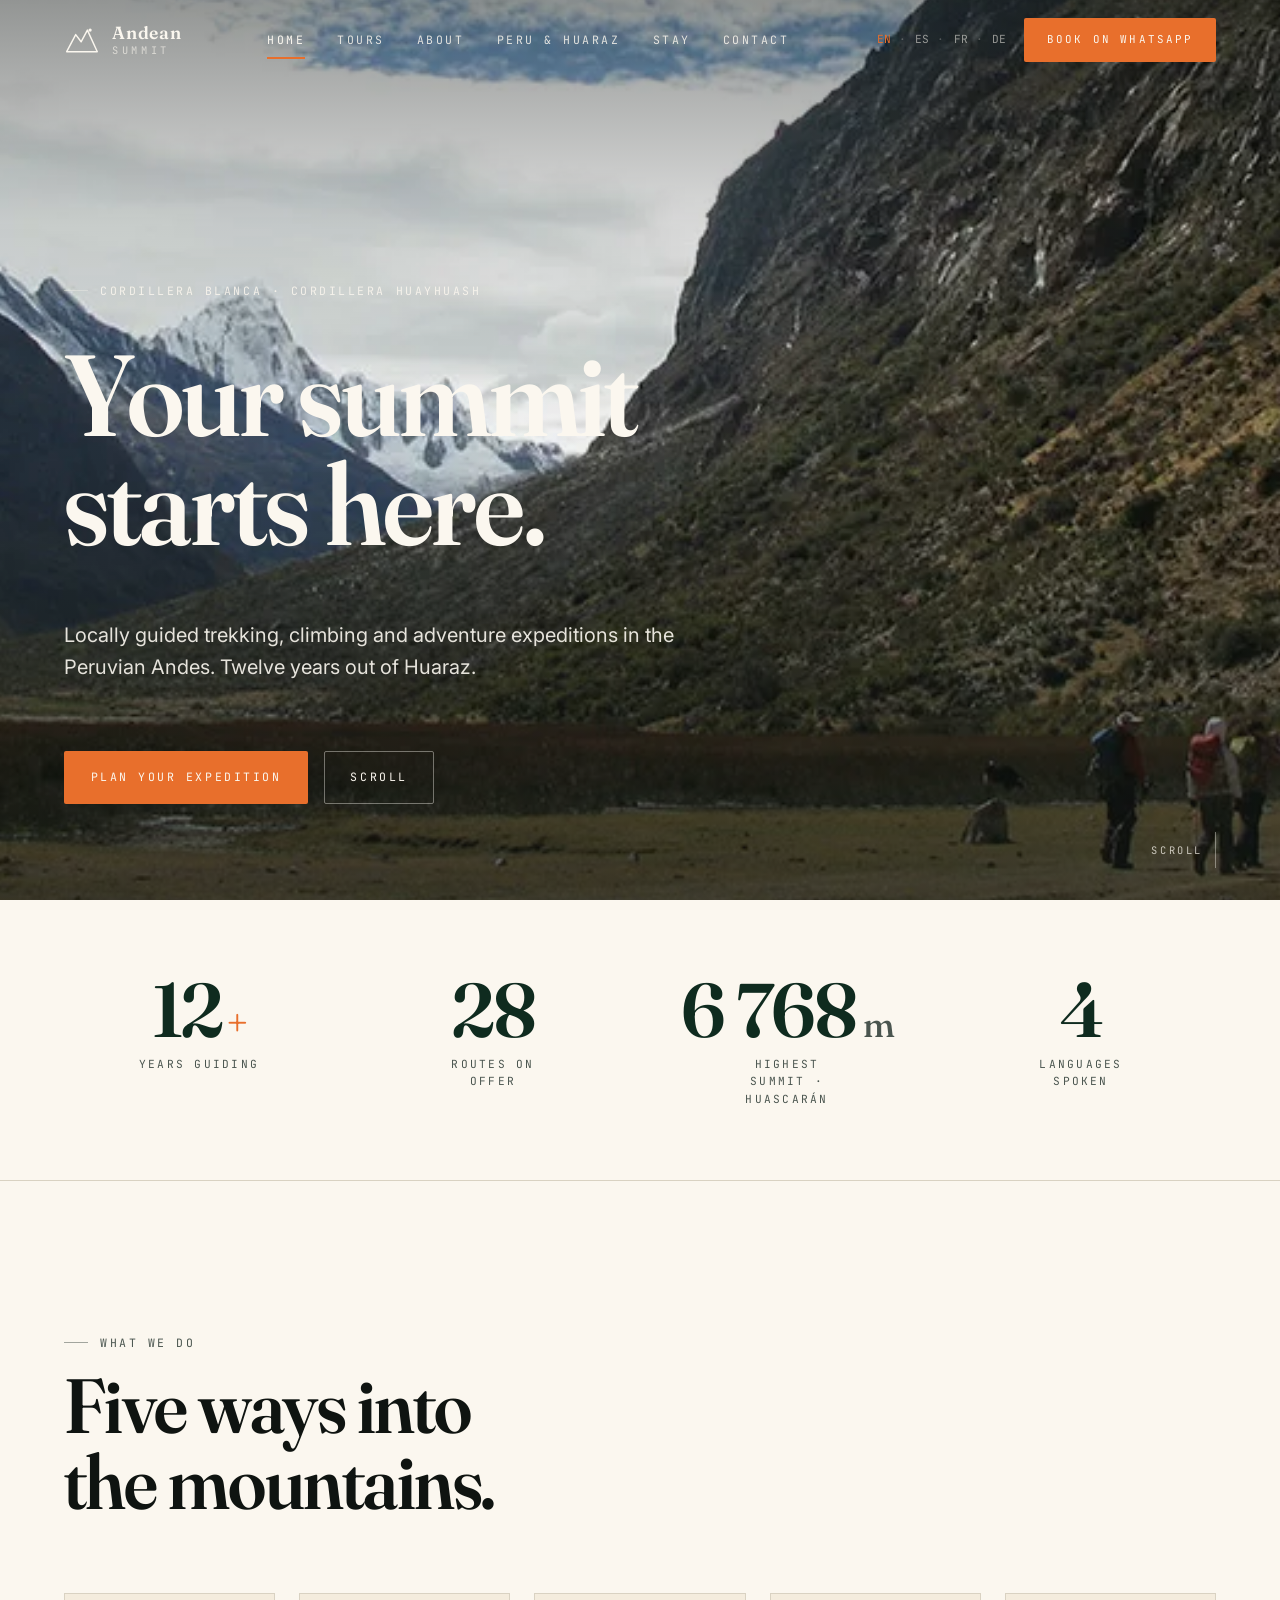
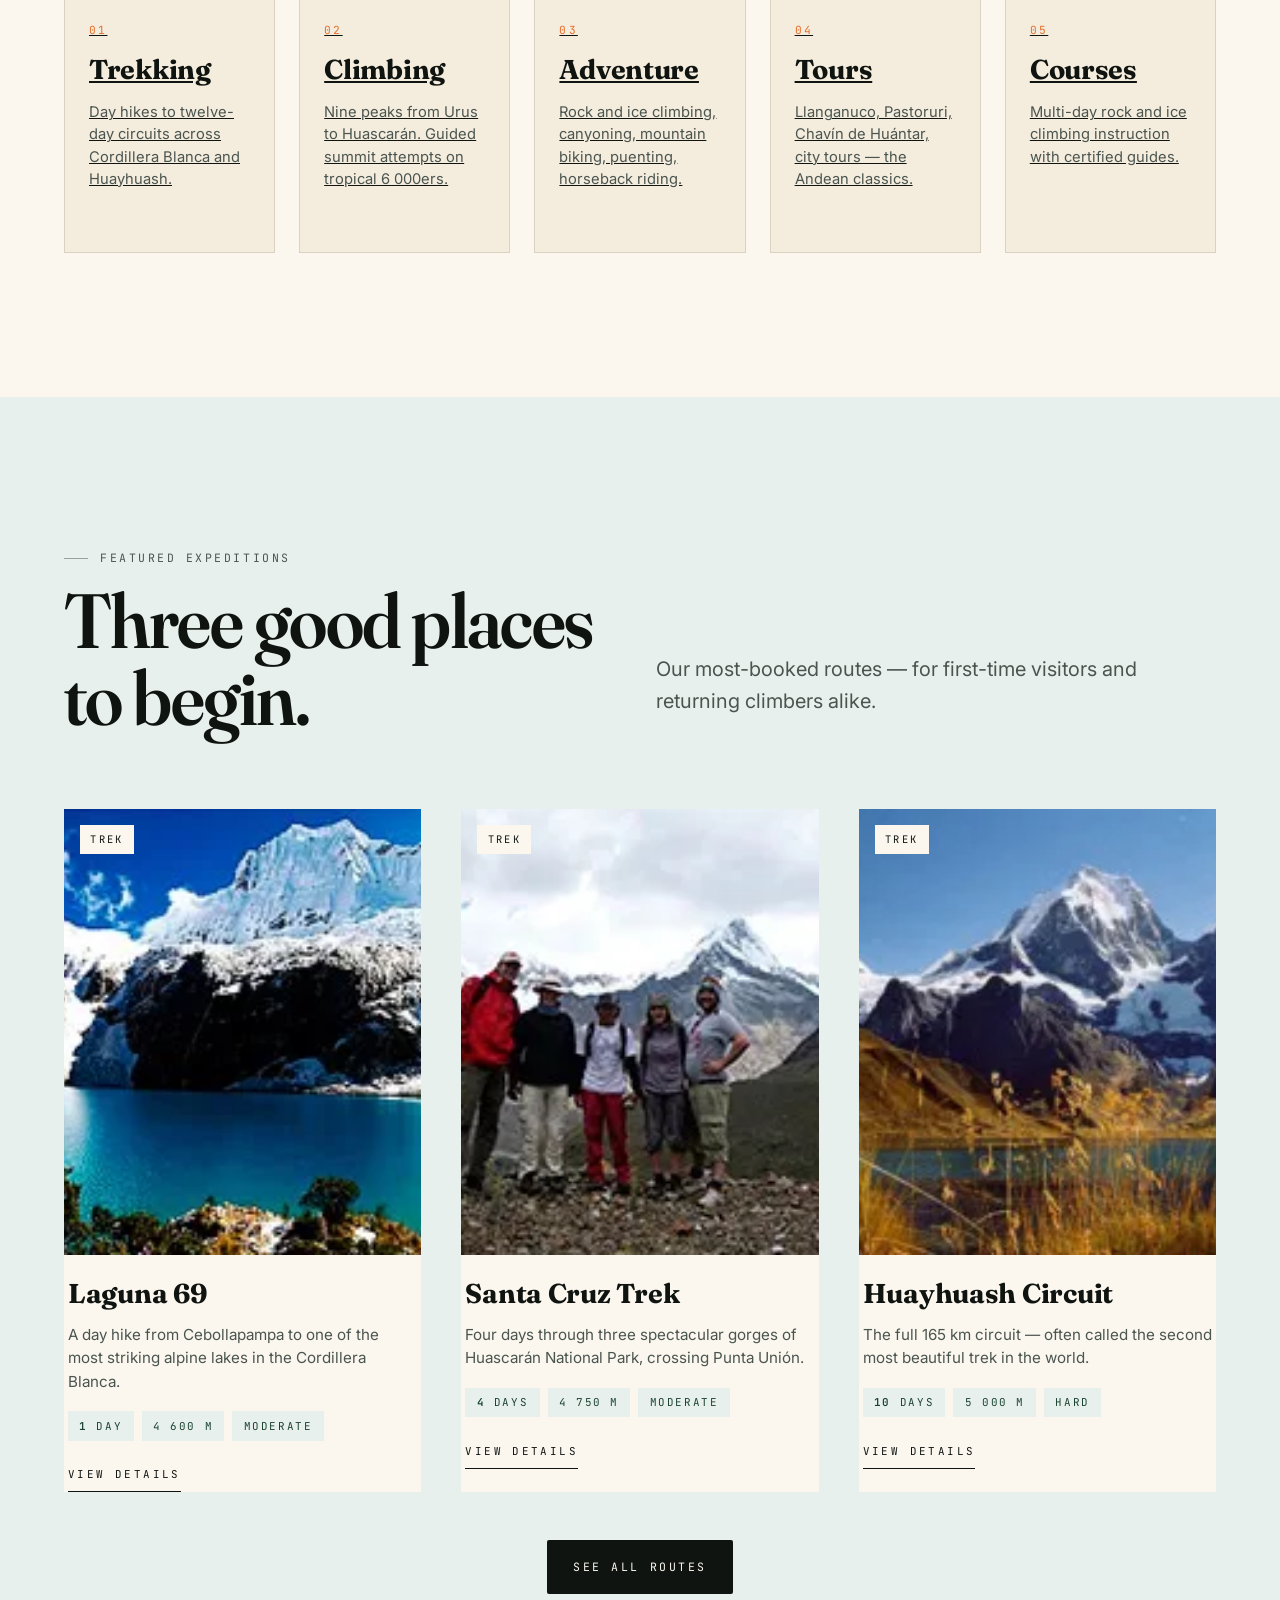
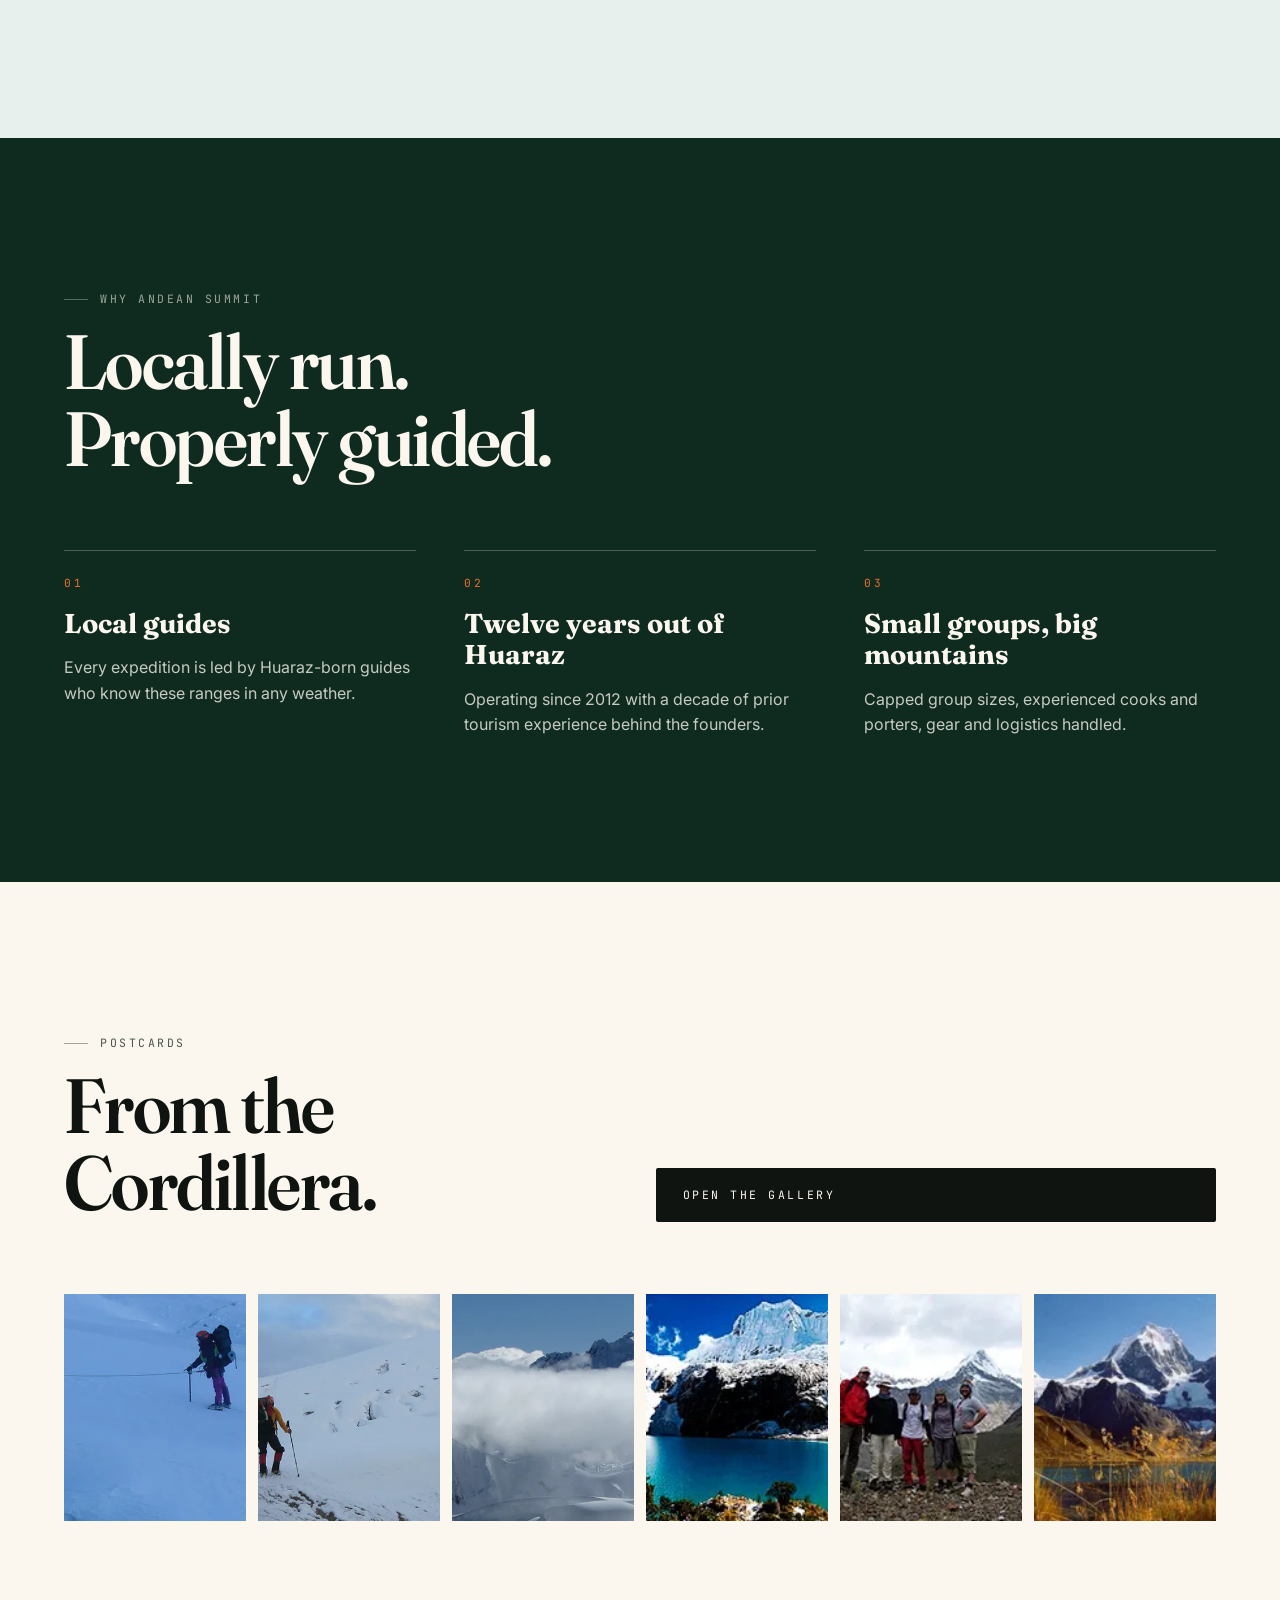
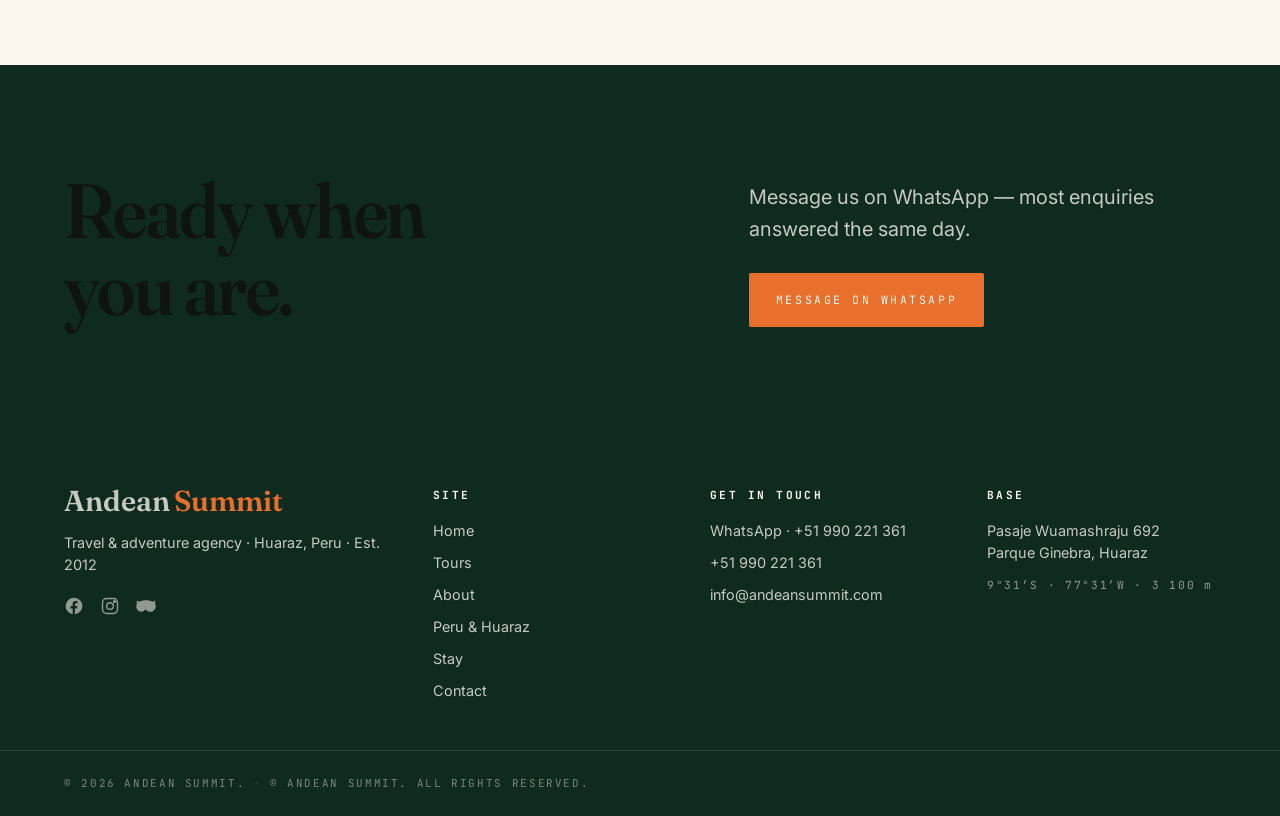
==== index.html @ e3404f6d "Add stats band to home page" ====
<!DOCTYPE html>
<html lang="en">
<head>
  <meta charset="UTF-8">
  <meta name="viewport" content="width=device-width, initial-scale=1.0">
  <title>Andean Summit — Trekking, Climbing & Adventure in Huaraz, Peru</title>
  <meta name="description" content="Locally guided trekking, mountaineering and adventure expeditions in the Cordillera Blanca and Huayhuash. Based in Huaraz, Peru — operating since 2012.">

  <meta property="og:title" content="Andean Summit — Your summit starts here">
  <meta property="og:description" content="Locally guided trekking, climbing and adventure in the Peruvian Andes. Based in Huaraz.">
  <meta property="og:type" content="website">
  <meta property="og:image" content="images/hero/home-hero.webp">
  <meta name="theme-color" content="#0F2B1F">

  <link rel="preconnect" href="https://fonts.googleapis.com">
  <link rel="preconnect" href="https://fonts.gstatic.com" crossorigin>
  <link href="https://fonts.googleapis.com/css2?family=Fraunces:ital,opsz,wght@0,9..144,400;0,9..144,500;0,9..144,600;0,9..144,700&family=Inter:wght@400;500;600&family=JetBrains+Mono:wght@400;500&display=swap" rel="stylesheet">

  <link rel="stylesheet" href="css/styles.css">
  <link rel="icon" href="data:image/svg+xml,%3Csvg xmlns='http://www.w3.org/2000/svg' viewBox='0 0 40 40'%3E%3Cpath d='M3 33 L13 14 L19 22 L26 9 L37 33 Z' fill='none' stroke='%23E86F2C' stroke-width='2'/%3E%3C/svg%3E">
</head>
<body data-page="home">

  <div id="nav-mount"></div>

  <!-- ============ HERO ============ -->
  <header class="hero" data-hero>
    <div class="hero-bg" style="background-image:url('images/hero/home-hero.webp');" role="img" aria-label="Cordillera Blanca peaks"></div>
    <div class="hero-inner">
      <span class="kicker" data-i18n="home.hero.kicker">Cordillera Blanca · Cordillera Huayhuash</span>
      <h1 class="display display-xl font-display" data-i18n="home.hero.title">Your summit<br>starts here.</h1>
      <p class="lede" data-i18n="home.hero.sub">Locally guided trekking, climbing and adventure expeditions in the Peruvian Andes. Twelve years out of Huaraz.</p>
      <div class="hero-actions">
        <a href="tours.html" class="btn btn-primary" data-i18n="home.hero.cta">Plan your expedition</a>
        <a href="#what" class="btn btn-ghost" data-i18n="home.hero.scroll">Scroll</a>
      </div>
    </div>
    <div class="hero-scroll" data-i18n="home.hero.scroll">Scroll</div>
  </header>

  <!-- ============ STATS BAR ============ -->
  <section class="stats-band">
    <div class="container">
      <div class="stats-grid" data-reveal>
        <div class="stat">
          <span class="stat-num font-display">12<sup>+</sup></span>
          <span class="stat-label" data-i18n="home.stats.years">Years guiding</span>
        </div>
        <div class="stat">
          <span class="stat-num font-display">28</span>
          <span class="stat-label" data-i18n="home.stats.routes">Routes on offer</span>
        </div>
        <div class="stat">
          <span class="stat-num font-display">6 768<span class="stat-unit">m</span></span>
          <span class="stat-label" data-i18n="home.stats.summit">Highest summit · Huascarán</span>
        </div>
        <div class="stat">
          <span class="stat-num font-display">4</span>
          <span class="stat-label" data-i18n="home.stats.langs">Languages spoken</span>
        </div>
      </div>
    </div>
  </section>

  <!-- ============ FIVE CATEGORIES ============ -->
  <section id="what" class="section">
    <div class="container">
      <div class="section-header" data-reveal>
        <div>
          <span class="kicker" data-i18n="home.what.kicker">What we do</span>
          <h2 class="display display-lg font-display" style="margin-top:1rem" data-i18n="home.what.title">Five ways into<br>the mountains.</h2>
        </div>
      </div>

      <div class="cat-grid">
        <a href="tours.html#trekking" class="cat-card" data-reveal>
          <span class="cat-num">01</span>
          <h3 class="cat-name" data-i18n="home.what.trek.title">Trekking</h3>
          <p class="cat-body" data-i18n="home.what.trek.body">Day hikes to twelve-day circuits across Cordillera Blanca and Huayhuash.</p>
          <svg class="cat-arrow" width="22" height="22" viewBox="0 0 24 24" fill="none" stroke="currentColor" stroke-width="1.5"><path d="M5 12h14M13 5l7 7-7 7"/></svg>
        </a>
        <a href="tours.html#climbing" class="cat-card" data-reveal>
          <span class="cat-num">02</span>
          <h3 class="cat-name" data-i18n="home.what.climb.title">Climbing</h3>
          <p class="cat-body" data-i18n="home.what.climb.body">Nine peaks from Urus to Huascarán. Guided summit attempts on tropical 6 000ers.</p>
          <svg class="cat-arrow" width="22" height="22" viewBox="0 0 24 24" fill="none" stroke="currentColor" stroke-width="1.5"><path d="M5 12h14M13 5l7 7-7 7"/></svg>
        </a>
        <a href="tours.html#adventure" class="cat-card" data-reveal>
          <span class="cat-num">03</span>
          <h3 class="cat-name" data-i18n="home.what.adventure.title">Adventure</h3>
          <p class="cat-body" data-i18n="home.what.adventure.body">Rock and ice climbing, canyoning, mountain biking, puenting, horseback riding.</p>
          <svg class="cat-arrow" width="22" height="22" viewBox="0 0 24 24" fill="none" stroke="currentColor" stroke-width="1.5"><path d="M5 12h14M13 5l7 7-7 7"/></svg>
        </a>
        <a href="tours.html#tour" class="cat-card" data-reveal>
          <span class="cat-num">04</span>
          <h3 class="cat-name" data-i18n="home.what.tours.title">Tours</h3>
          <p class="cat-body" data-i18n="home.what.tours.body">Llanganuco, Pastoruri, Chavín de Huántar, city tours — the Andean classics.</p>
          <svg class="cat-arrow" width="22" height="22" viewBox="0 0 24 24" fill="none" stroke="currentColor" stroke-width="1.5"><path d="M5 12h14M13 5l7 7-7 7"/></svg>
        </a>
        <a href="tours.html#course" class="cat-card" data-reveal>
          <span class="cat-num">05</span>
          <h3 class="cat-name" data-i18n="home.what.courses.title">Courses</h3>
          <p class="cat-body" data-i18n="home.what.courses.body">Multi-day rock and ice climbing instruction with certified guides.</p>
          <svg class="cat-arrow" width="22" height="22" viewBox="0 0 24 24" fill="none" stroke="currentColor" stroke-width="1.5"><path d="M5 12h14M13 5l7 7-7 7"/></svg>
        </a>
      </div>
    </div>
  </section>

  <!-- ============ FEATURED TOURS ============ -->
  <section class="section section--glacier">
    <div class="container">
      <div class="section-header" data-reveal>
        <div>
          <span class="kicker" data-i18n="home.featured.kicker">Featured expeditions</span>
          <h2 class="display display-lg font-display" style="margin-top:1rem" data-i18n="home.featured.title">Three good places<br>to begin.</h2>
        </div>
        <p class="lede" data-i18n="home.featured.sub">Our most-booked routes — for first-time visitors and returning climbers alike.</p>
      </div>

      <div class="tour-grid">
        <!-- LAGUNA 69 -->
        <article class="tour-card" data-reveal>
          <a class="tour-media" href="https://wa.me/51990221361?text=Hola%20Andean%20Summit%2C%20me%20interesa%20Laguna%2069." target="_blank" rel="noopener">
            <img src="images/tours/laguna-69.webp" alt="Laguna 69 turquoise alpine lake" loading="lazy" width="1100" height="780">
            <span class="tour-badge">Trek</span>
          </a>
          <div class="tour-body">
            <h3 class="tour-name">Laguna 69</h3>
            <p class="tour-sum">A day hike from Cebollapampa to one of the most striking alpine lakes in the Cordillera Blanca.</p>
            <div class="tour-meta">
              <span class="meta-chip"><strong>1</strong> day</span>
              <span class="meta-chip">4 600 m</span>
              <span class="meta-chip">Moderate</span>
            </div>
            <a href="tours.html#laguna-69" class="tour-cta" data-i18n="tours.card.details">View details</a>
          </div>
        </article>
        <!-- SANTA CRUZ -->
        <article class="tour-card" data-reveal>
          <a class="tour-media" href="https://wa.me/51990221361?text=Hola%20Andean%20Summit%2C%20me%20interesa%20Santa%20Cruz." target="_blank" rel="noopener">
            <img src="images/tours/santa-cruz.webp" alt="Santa Cruz trek Huascaran" loading="lazy" width="1100" height="780">
            <span class="tour-badge">Trek</span>
          </a>
          <div class="tour-body">
            <h3 class="tour-name">Santa Cruz Trek</h3>
            <p class="tour-sum">Four days through three spectacular gorges of Huascarán National Park, crossing Punta Unión.</p>
            <div class="tour-meta">
              <span class="meta-chip"><strong>4</strong> days</span>
              <span class="meta-chip">4 750 m</span>
              <span class="meta-chip">Moderate</span>
            </div>
            <a href="tours.html#santa-cruz" class="tour-cta" data-i18n="tours.card.details">View details</a>
          </div>
        </article>
        <!-- HUAYHUASH -->
        <article class="tour-card" data-reveal>
          <a class="tour-media" href="https://wa.me/51990221361?text=Hola%20Andean%20Summit%2C%20me%20interesa%20Huayhuash." target="_blank" rel="noopener">
            <img src="images/tours/huayhuash.webp" alt="Huayhuash circuit Peru" loading="lazy" width="1100" height="780">
            <span class="tour-badge">Trek</span>
          </a>
          <div class="tour-body">
            <h3 class="tour-name">Huayhuash Circuit</h3>
            <p class="tour-sum">The full 165 km circuit — often called the second most beautiful trek in the world.</p>
            <div class="tour-meta">
              <span class="meta-chip"><strong>10</strong> days</span>
              <span class="meta-chip">5 000 m</span>
              <span class="meta-chip">Hard</span>
            </div>
            <a href="tours.html#huayhuash" class="tour-cta" data-i18n="tours.card.details">View details</a>
          </div>
        </article>
      </div>

      <div style="margin-top:3rem; text-align:center;" data-reveal>
        <a href="tours.html" class="btn btn-dark" data-i18n="home.featured.cta">See all routes</a>
      </div>
    </div>
  </section>

  <!-- ============ WHY ============ -->
  <section class="section section--dark">
    <div class="container">
      <div class="section-header" data-reveal>
        <div>
          <span class="kicker" data-i18n="home.why.kicker">Why Andean Summit</span>
          <h2 class="display display-lg font-display" style="margin-top:1rem" data-i18n="home.why.title">Locally run.<br>Properly guided.</h2>
        </div>
      </div>

      <div class="why-grid">
        <div class="why-card" data-reveal>
          <span class="why-num">01</span>
          <h3 class="why-title" data-i18n="home.why.1.title">Local guides</h3>
          <p class="why-body" data-i18n="home.why.1.body">Every expedition is led by Huaraz-born guides who know these ranges in any weather.</p>
        </div>
        <div class="why-card" data-reveal>
          <span class="why-num">02</span>
          <h3 class="why-title" data-i18n="home.why.2.title">Twelve years out of Huaraz</h3>
          <p class="why-body" data-i18n="home.why.2.body">Operating since 2012 with a decade of prior tourism experience behind the founders.</p>
        </div>
        <div class="why-card" data-reveal>
          <span class="why-num">03</span>
          <h3 class="why-title" data-i18n="home.why.3.title">Small groups, big mountains</h3>
          <p class="why-body" data-i18n="home.why.3.body">Capped group sizes, experienced cooks and porters, gear and logistics handled.</p>
        </div>
      </div>
    </div>
  </section>

  <!-- ============ GALLERY STRIP ============ -->
  <section class="section">
    <div class="container">
      <div class="section-header" data-reveal>
        <div>
          <span class="kicker" data-i18n="home.gallery.kicker">Postcards</span>
          <h2 class="display display-lg font-display" style="margin-top:1rem" data-i18n="home.gallery.title">From the<br>Cordillera.</h2>
        </div>
        <a href="tours.html" class="btn btn-dark" style="align-self:end" data-i18n="home.gallery.cta">Open the gallery</a>
      </div>

      <div class="gallery-strip" data-reveal>
        <a href="tours.html"><img src="images/gallery/g1.webp" alt="Andes view" loading="lazy"></a>
        <a href="tours.html"><img src="images/gallery/g2.webp" alt="Andes view" loading="lazy"></a>
        <a href="tours.html"><img src="images/gallery/g3.webp" alt="Andes view" loading="lazy"></a>
        <a href="tours.html"><img src="images/tours/laguna-69.webp" alt="Laguna 69" loading="lazy"></a>
        <a href="tours.html"><img src="images/tours/santa-cruz.webp" alt="Santa Cruz" loading="lazy"></a>
        <a href="tours.html"><img src="images/tours/huayhuash.webp" alt="Huayhuash" loading="lazy"></a>
      </div>
    </div>
  </section>

  <!-- ============ CTA BAND ============ -->
  <section class="cta-band">
    <div class="cta-inner">
      <h2 class="display display-lg font-display" data-i18n="home.cta.title">Ready when<br>you are.</h2>
      <div data-reveal>
        <p class="lede" style="color:rgba(251,247,239,.78); margin-bottom:1.75rem" data-i18n="home.cta.sub">Message us on WhatsApp — most enquiries answered the same day.</p>
        <a href="https://wa.me/51990221361?text=Hola%20Andean%20Summit" target="_blank" rel="noopener" class="btn btn-primary" data-i18n="home.cta.button">Message on WhatsApp</a>
      </div>
    </div>
  </section>

  <div id="footer-mount"></div>

  <script src="js/translations.js"></script>
  <script src="js/components.js"></script>
  <script src="js/main.js"></script>
</body>
</html>
---- css/styles.css ----
/* ============================================================
   Andean Summit — editorial / cinematic styles
   Mobile-first. Desktop refinements at md (≥768px), lg (≥1024px).
   ============================================================ */

:root {
  --forest:        #1B4332;
  --forest-light:  #2D6A4F;
  --forest-dark:   #0F2B1F;
  --alpine:        #E86F2C;
  --alpine-dark:   #C65A1E;
  --glacier:       #E8F0ED;
  --cream:         #FBF7EF;
  --cream-warm:    #F4ECDD;
  --ink:           #0F1411;
  --ink-soft:      #4A554F;
  --line:          #D9D2C2;
  --shadow-1:      0 1px 2px rgba(15,20,17,.06);
  --shadow-2:      0 24px 60px -20px rgba(15,20,17,.25);
  --max:           1440px;
  --pad:           1.25rem;
  --pad-md:        2.5rem;
  --pad-lg:        4rem;
  --radius:        2px;
  --t-fast:        .25s ease;
  --t-base:        .4s cubic-bezier(.2,.7,.2,1);
  --t-slow:        .8s cubic-bezier(.2,.7,.2,1);
}

*, *::before, *::after { box-sizing: border-box; }
html { scroll-behavior: smooth; -webkit-text-size-adjust: 100%; }
body {
  margin: 0;
  font-family: 'Inter', system-ui, -apple-system, 'Segoe UI', sans-serif;
  background: var(--cream);
  color: var(--ink);
  line-height: 1.55;
  -webkit-font-smoothing: antialiased;
  text-rendering: optimizeLegibility;
}

img, svg, video { max-width: 100%; height: auto; display: block; }
a { color: inherit; }

::selection { background: var(--alpine); color: var(--cream); }

/* ============ TYPOGRAPHY ============ */
.font-display { font-family: 'Fraunces', 'Times New Roman', serif; font-optical-sizing: auto; }
.font-mono { font-family: 'JetBrains Mono', ui-monospace, monospace; }

.kicker {
  font-family: 'JetBrains Mono', monospace;
  font-size: .72rem;
  letter-spacing: .22em;
  text-transform: uppercase;
  color: var(--ink-soft);
  display: inline-flex;
  align-items: center;
  gap: .75rem;
}
.kicker::before {
  content: '';
  width: 24px; height: 1px; background: currentColor; opacity: .5;
}

.display {
  font-family: 'Fraunces', serif;
  font-weight: 600;
  font-variation-settings: 'opsz' 144, 'SOFT' 30;
  letter-spacing: -.02em;
  line-height: 1;
  color: var(--ink);
  margin: 0;
}
.display-xl { font-size: clamp(2.5rem, 9vw, 7.5rem); line-height: .95; }
.display-lg { font-size: clamp(2.25rem, 6vw, 5.5rem); }
.display-md { font-size: clamp(1.75rem, 4.2vw, 3.5rem); line-height: 1.05; }

.lede {
  font-size: clamp(1rem, 1.6vw, 1.25rem);
  line-height: 1.6;
  color: var(--ink-soft);
  max-width: 56ch;
}

/* ============ LAYOUT PRIMITIVES ============ */
.container {
  width: 100%;
  max-width: var(--max);
  margin: 0 auto;
  padding: 0 var(--pad);
}
@media (min-width: 768px)  { .container { padding: 0 var(--pad-md); } }
@media (min-width: 1024px) { .container { padding: 0 var(--pad-lg); } }

.section {
  padding: 5rem 0;
}
@media (min-width: 768px)  { .section { padding: 7rem 0; } }
@media (min-width: 1024px) { .section { padding: 9rem 0; } }

.section--tight  { padding: 3.5rem 0; }
@media (min-width: 768px) { .section--tight { padding: 5rem 0; } }

.section--dark  { background: var(--forest-dark); color: var(--cream); }
.section--dark .kicker { color: rgba(251,247,239,.6); }
.section--dark .display { color: var(--cream); }
.section--dark .lede { color: rgba(251,247,239,.78); }

.section--glacier { background: var(--glacier); }
.section--warm    { background: var(--cream-warm); }

/* ============ NAV ============ */
.navbar {
  position: fixed; top: 0; left: 0; right: 0; z-index: 50;
  transition: background var(--t-base), color var(--t-base), backdrop-filter var(--t-base), border var(--t-base);
  color: var(--cream);
  border-bottom: 1px solid transparent;
}
.navbar.is-scrolled,
.navbar.is-solid {
  background: rgba(251,247,239,.88);
  backdrop-filter: saturate(160%) blur(14px);
  color: var(--ink);
  border-bottom-color: var(--line);
}
.nav-inner {
  max-width: var(--max);
  margin: 0 auto;
  padding: 1rem var(--pad);
  display: flex; align-items: center; justify-content: space-between;
  gap: 2rem;
}
@media (min-width: 1024px) { .nav-inner { padding: 1.1rem var(--pad-lg); } }

.nav-logo { display: flex; align-items: center; gap: .75rem; text-decoration: none; color: inherit; }
.nav-wordmark { display: flex; flex-direction: column; line-height: 1; letter-spacing: .05em; }
.nav-wordmark .wm-1 { font-family: 'Fraunces', serif; font-weight: 600; font-size: 1.1rem; }
.nav-wordmark .wm-2 { font-family: 'JetBrains Mono', monospace; font-size: .65rem; letter-spacing: .35em; text-transform: uppercase; opacity: .65; margin-top: .2rem; }

.nav-links { display: none; align-items: center; gap: 2rem; }
@media (min-width: 1024px) { .nav-links { display: flex; } }
.nav-link {
  font-family: 'JetBrains Mono', monospace;
  font-size: .72rem;
  letter-spacing: .22em;
  text-transform: uppercase;
  text-decoration: none;
  color: inherit;
  position: relative;
  padding: .25rem 0;
  opacity: .85;
  transition: opacity var(--t-fast);
}
.nav-link:hover { opacity: 1; }
.nav-link.is-active { opacity: 1; }
.nav-link.is-active::after {
  content: ''; position: absolute; bottom: -6px; left: 0; right: 0;
  height: 2px; background: var(--alpine);
}

.nav-right { display: flex; align-items: center; gap: 1rem; }

.lang-switch {
  display: none;
  align-items: center;
  gap: .35rem;
  font-family: 'JetBrains Mono', monospace;
  font-size: .7rem;
  letter-spacing: .12em;
  text-transform: uppercase;
}
@media (min-width: 1024px) { .lang-switch { display: inline-flex; } }
.lang-switch button {
  background: none; border: none; padding: .3rem .15rem;
  font: inherit; color: inherit; cursor: pointer;
  opacity: .55; transition: opacity var(--t-fast), color var(--t-fast);
}
.lang-switch button:hover { opacity: 1; }
.lang-switch button.is-active { opacity: 1; color: var(--alpine); }
.lang-switch span { opacity: .25; }

.nav-cta {
  display: none;
  background: var(--alpine);
  color: var(--cream);
  font-family: 'JetBrains Mono', monospace;
  font-size: .68rem;
  letter-spacing: .2em;
  text-transform: uppercase;
  padding: .85rem 1.4rem;
  text-decoration: none;
  transition: background var(--t-fast), transform var(--t-fast);
  border-radius: var(--radius);
}
@media (min-width: 1024px) { .nav-cta { display: inline-flex; } }
.nav-cta:hover { background: var(--alpine-dark); transform: translateY(-1px); }

.nav-toggle {
  display: inline-flex; flex-direction: column; gap: 5px;
  background: none; border: none; padding: .5rem; cursor: pointer; color: inherit;
}
.nav-toggle span {
  width: 24px; height: 2px; background: currentColor; border-radius: 1px;
}
@media (min-width: 1024px) { .nav-toggle { display: none; } }

/* ============ MOBILE MENU ============ */
.mobile-menu {
  position: fixed; inset: 0; z-index: 60;
  background: var(--forest-dark);
  color: var(--cream);
  transform: translateX(100%);
  transition: transform var(--t-slow);
  display: flex; flex-direction: column;
  padding: 1.4rem var(--pad) 2rem;
  overflow-y: auto;
}
.mobile-menu.is-open { transform: translateX(0); }
.mob-head { display: flex; justify-content: space-between; align-items: center; }
.mob-mark { font-family: 'Fraunces', serif; font-size: 1rem; letter-spacing: .12em; text-transform: uppercase; }
.mob-head button { background: none; border: none; color: inherit; cursor: pointer; }

.mob-links {
  display: flex; flex-direction: column; gap: 1.5rem;
  margin-top: 3rem;
}
.mob-link {
  font-family: 'Fraunces', serif;
  font-weight: 500;
  font-size: clamp(2.25rem, 8vw, 3.5rem);
  letter-spacing: -.01em;
  line-height: 1;
  text-decoration: none;
  color: var(--cream);
  opacity: .82;
}
.mob-link.is-active { color: var(--alpine); opacity: 1; }

.mob-foot { margin-top: auto; display: flex; flex-direction: column; gap: 1.25rem; padding-top: 2rem; }
.mob-foot .lang-switch { display: inline-flex; }
.mob-cta {
  background: var(--alpine);
  color: var(--cream);
  text-align: center;
  font-family: 'JetBrains Mono', monospace;
  font-size: .75rem;
  letter-spacing: .2em;
  text-transform: uppercase;
  padding: 1.1rem 1.4rem;
  text-decoration: none;
  border-radius: var(--radius);
}

/* ============ HERO ============ */
.hero {
  position: relative;
  min-height: 100svh;
  display: flex; align-items: flex-end;
  color: var(--cream);
  overflow: hidden;
  isolation: isolate;
}
.hero-bg {
  position: absolute; inset: 0; z-index: -2;
  background-size: cover; background-position: center;
  transform: scale(1.06);
}
.hero::after {
  content: ''; position: absolute; inset: 0; z-index: -1;
  background:
    linear-gradient(180deg, rgba(15,20,17,.45) 0%, rgba(15,20,17,.15) 25%, rgba(15,20,17,.05) 50%, rgba(15,20,17,.7) 100%);
}
.hero-inner {
  width: 100%; max-width: var(--max);
  margin: 0 auto;
  padding: 8rem var(--pad) 4rem;
  display: grid;
  gap: 1.75rem;
}
@media (min-width: 768px) { .hero-inner { padding: 8rem var(--pad-md) 5rem; gap: 2rem; } }
@media (min-width: 1024px){ .hero-inner { padding: 8rem var(--pad-lg) 6rem; gap: 2.5rem; } }

.hero .kicker { color: rgba(251,247,239,.85); }
.hero .kicker::before { background: rgba(251,247,239,.6); }
.hero h1 { color: var(--cream); max-width: 14ch; }
.hero .lede { color: rgba(251,247,239,.9); max-width: 48ch; }

.hero-actions { display: flex; flex-wrap: wrap; gap: 1rem; align-items: center; padding-top: .5rem; }
.btn {
  display: inline-flex; align-items: center; gap: .6rem;
  padding: 1.05rem 1.6rem;
  text-decoration: none;
  font-family: 'JetBrains Mono', monospace;
  font-size: .72rem;
  letter-spacing: .22em;
  text-transform: uppercase;
  border-radius: var(--radius);
  transition: transform var(--t-fast), background var(--t-fast), color var(--t-fast);
  border: 1px solid transparent;
  cursor: pointer;
}
.btn:hover { transform: translateY(-1px); }
.btn-primary { background: var(--alpine); color: var(--cream); }
.btn-primary:hover { background: var(--alpine-dark); }
.btn-ghost { background: transparent; color: var(--cream); border-color: rgba(251,247,239,.4); }
.btn-ghost:hover { background: rgba(251,247,239,.08); border-color: rgba(251,247,239,.7); }
.btn-dark { background: var(--ink); color: var(--cream); }
.btn-dark:hover { background: var(--forest-dark); }

.hero-scroll {
  position: absolute; bottom: 2rem; right: var(--pad);
  font-family: 'JetBrains Mono', monospace; font-size: .65rem;
  letter-spacing: .25em; text-transform: uppercase;
  color: rgba(251,247,239,.75);
  display: none;
  align-items: center; gap: .75rem;
}
@media (min-width: 768px) { .hero-scroll { display: inline-flex; right: var(--pad-md); } }
@media (min-width: 1024px){ .hero-scroll { right: var(--pad-lg); } }
.hero-scroll::after {
  content: ''; width: 1px; height: 36px; background: rgba(251,247,239,.4);
  animation: scrollPulse 1.8s ease-in-out infinite;
}
@keyframes scrollPulse {
  0%,100% { transform: scaleY(1); opacity: .6; }
  50%     { transform: scaleY(1.6); opacity: 1; }
}

/* Sub-page hero (shorter) */
.hero--page { min-height: 70svh; }
.hero--page .hero-inner { padding-top: 7rem; padding-bottom: 3.5rem; }

/* ============ SECTION HEADER ============ */
.section-header {
  display: grid; gap: 1.5rem;
  margin-bottom: 3rem;
}
@media (min-width: 768px) {
  .section-header { gap: 2rem; margin-bottom: 4.5rem; grid-template-columns: 1fr 1fr; align-items: end; }
  .section-header .lede { justify-self: end; }
}

/* ============ STATS BAND ============ */
.stats-band {
  padding: 3rem 0;
  border-bottom: 1px solid var(--line);
}
@media (min-width: 768px) { .stats-band { padding: 4.5rem 0; } }
.stats-grid {
  display: grid;
  gap: 2.5rem 1rem;
  grid-template-columns: repeat(2, 1fr);
  text-align: center;
}
@media (min-width: 768px) { .stats-grid { grid-template-columns: repeat(4, 1fr); gap: 1.5rem; } }
.stat {
  display: flex; flex-direction: column;
  align-items: center; gap: .5rem;
}
.stat-num {
  font-size: clamp(2.75rem, 6vw, 4.75rem);
  font-weight: 600;
  line-height: 1;
  letter-spacing: -.03em;
  color: var(--forest-dark);
  display: inline-flex; align-items: baseline; gap: .05em;
}
.stat-num sup { font-size: .55em; vertical-align: super; color: var(--alpine); font-weight: 500; }
.stat-unit { font-size: .45em; font-weight: 500; color: var(--ink-soft); margin-left: .1em; }
.stat-label {
  font-family: 'JetBrains Mono', monospace;
  font-size: .7rem;
  letter-spacing: .2em;
  text-transform: uppercase;
  color: var(--ink-soft);
  max-width: 18ch;
}

/* ============ FIVE CATEGORIES ============ */
.cat-grid {
  display: grid; gap: 1.25rem;
}
@media (min-width: 640px) { .cat-grid { grid-template-columns: repeat(2, 1fr); } }
@media (min-width: 1024px){ .cat-grid { grid-template-columns: repeat(5, 1fr); gap: 1.5rem; } }

.cat-card {
  position: relative;
  background: var(--cream-warm);
  padding: 1.75rem 1.5rem 1.5rem;
  display: flex; flex-direction: column; gap: 1rem;
  min-height: 240px;
  border: 1px solid var(--line);
  transition: transform var(--t-base), background var(--t-base), border-color var(--t-base), color var(--t-base);
  overflow: hidden;
}
.cat-card:hover { transform: translateY(-4px); background: var(--forest-dark); color: var(--cream); border-color: var(--forest-dark); }
.cat-card:hover .cat-num { color: var(--alpine); }
.cat-num {
  font-family: 'JetBrains Mono', monospace; font-size: .7rem; letter-spacing: .2em; color: var(--alpine);
  transition: color var(--t-base);
}
.cat-name { font-family: 'Fraunces', serif; font-size: 1.7rem; line-height: 1.1; margin: 0; letter-spacing: -.01em; }
.cat-body { font-size: .92rem; line-height: 1.5; color: var(--ink-soft); margin: 0; }
.cat-card:hover .cat-body { color: rgba(251,247,239,.75); }
.cat-arrow { margin-top: auto; align-self: flex-end; opacity: 0; transform: translate(-6px,6px); transition: all var(--t-base); }
.cat-card:hover .cat-arrow { opacity: 1; transform: translate(0,0); }

/* ============ FEATURED / TOUR CARDS ============ */
.tour-grid {
  display: grid; gap: 2rem;
}
@media (min-width: 640px) { .tour-grid { grid-template-columns: repeat(2, 1fr); gap: 2.25rem; } }
@media (min-width: 1024px){ .tour-grid { grid-template-columns: repeat(3, 1fr); gap: 2.5rem; } }

.tour-card {
  display: flex; flex-direction: column;
  background: var(--cream);
}
.tour-media {
  position: relative;
  display: block;
  aspect-ratio: 4/5;
  overflow: hidden;
  background: var(--glacier);
}
.tour-media img {
  width: 100%; height: 100%; object-fit: cover;
  transition: transform var(--t-slow);
}
.tour-card:hover .tour-media img { transform: scale(1.04); }
.tour-badge {
  position: absolute; top: 1rem; left: 1rem;
  background: var(--cream); color: var(--ink);
  font-family: 'JetBrains Mono', monospace; font-size: .65rem;
  letter-spacing: .22em; text-transform: uppercase;
  padding: .4rem .65rem;
}
.tour-body { padding: 1.5rem .25rem 0; display: flex; flex-direction: column; gap: .85rem; }
.tour-name { font-family: 'Fraunces', serif; font-size: 1.7rem; line-height: 1.1; letter-spacing: -.01em; margin: 0; }
.tour-sum  { font-size: .95rem; line-height: 1.55; color: var(--ink-soft); margin: 0; }
.tour-meta { display: flex; flex-wrap: wrap; gap: .5rem; padding: .25rem 0; }
.meta-chip {
  font-family: 'JetBrains Mono', monospace; font-size: .68rem;
  letter-spacing: .15em; text-transform: uppercase;
  padding: .4rem .7rem;
  background: var(--glacier);
  color: var(--forest);
}
.meta-chip strong { font-weight: 600; }
.tour-cta {
  align-self: flex-start;
  font-family: 'JetBrains Mono', monospace;
  font-size: .68rem;
  letter-spacing: .22em;
  text-transform: uppercase;
  color: var(--ink);
  text-decoration: none;
  padding: .5rem 0;
  border-bottom: 1px solid var(--ink);
  transition: color var(--t-fast), border-color var(--t-fast);
}
.tour-cta:hover { color: var(--alpine); border-color: var(--alpine); }

/* ============ TOURS PAGE FILTER ============ */
.filter-row {
  display: flex; flex-wrap: wrap; gap: .5rem;
  padding: 1.25rem 0;
  margin-bottom: 2rem;
  border-bottom: 1px solid var(--line);
  position: sticky; top: 65px; background: var(--cream); z-index: 30;
}
.filter-chip {
  background: transparent;
  border: 1px solid var(--line);
  color: var(--ink-soft);
  font-family: 'JetBrains Mono', monospace; font-size: .7rem;
  letter-spacing: .15em; text-transform: uppercase;
  padding: .65rem 1.1rem;
  cursor: pointer;
  transition: all var(--t-fast);
  border-radius: var(--radius);
}
.filter-chip:hover { color: var(--ink); border-color: var(--ink); }
.filter-chip.is-active { background: var(--forest-dark); color: var(--cream); border-color: var(--forest-dark); }

.tours-count {
  font-family: 'JetBrains Mono', monospace; font-size: .7rem;
  letter-spacing: .2em; text-transform: uppercase;
  color: var(--ink-soft);
  margin-left: auto;
  display: inline-flex; align-items: center;
}

/* ============ WHY / VALUE PROPS ============ */
.why-grid { display: grid; gap: 2.5rem; }
@media (min-width: 768px) { .why-grid { grid-template-columns: repeat(3, 1fr); gap: 3rem; } }
.why-card { display: flex; flex-direction: column; gap: 1rem; padding-top: 1.5rem; border-top: 1px solid rgba(251,247,239,.25); }
.why-num { font-family: 'JetBrains Mono', monospace; font-size: .7rem; letter-spacing: .25em; color: var(--alpine); }
.why-title { font-family: 'Fraunces', serif; font-size: 1.7rem; line-height: 1.15; margin: 0; }
.why-body { color: rgba(251,247,239,.78); margin: 0; line-height: 1.6; }

/* ============ GALLERY STRIP ============ */
.gallery-strip {
  display: grid;
  gap: .5rem;
  grid-template-columns: repeat(2, 1fr);
}
@media (min-width: 768px) { .gallery-strip { grid-template-columns: repeat(3, 1fr); gap: .75rem; } }
@media (min-width: 1024px){ .gallery-strip { grid-template-columns: repeat(6, 1fr); } }
.gallery-strip a { display: block; aspect-ratio: 4/5; overflow: hidden; }
.gallery-strip img { width: 100%; height: 100%; object-fit: cover; transition: transform var(--t-slow); }
.gallery-strip a:hover img { transform: scale(1.05); }

/* ============ CTA BAND ============ */
.cta-band {
  background: var(--forest-dark);
  color: var(--cream);
  padding: 6rem 0;
  position: relative; overflow: hidden;
}
.cta-inner { display: grid; gap: 2rem; max-width: var(--max); margin: 0 auto; padding: 0 var(--pad); }
@media (min-width: 768px) {
  .cta-inner { grid-template-columns: 1.4fr 1fr; align-items: end; padding: 0 var(--pad-md); }
}
@media (min-width: 1024px) { .cta-inner { padding: 0 var(--pad-lg); } }

/* ============ SPLIT TWO-COL ============ */
.split {
  display: grid; gap: 3rem;
  align-items: center;
}
@media (min-width: 1024px) {
  .split { grid-template-columns: 1.05fr .95fr; gap: 5rem; }
  .split--reverse > :first-child { order: 2; }
}
.split-media {
  aspect-ratio: 4/5;
  overflow: hidden;
}
.split-media img { width: 100%; height: 100%; object-fit: cover; }

/* ============ INFO TABS (history page) ============ */
.tabs {
  display: inline-flex;
  gap: .25rem;
  background: var(--cream-warm);
  padding: .35rem;
  border-radius: 999px;
  margin-bottom: 3rem;
}
.tab-btn {
  font-family: 'JetBrains Mono', monospace; font-size: .72rem;
  letter-spacing: .2em; text-transform: uppercase;
  padding: .85rem 1.6rem;
  background: transparent; border: 0; cursor: pointer;
  color: var(--ink-soft);
  border-radius: 999px;
  transition: all var(--t-base);
}
.tab-btn.is-active { background: var(--forest-dark); color: var(--cream); }

.info-grid { display: grid; gap: 2.5rem; }
@media (min-width: 768px) { .info-grid { grid-template-columns: repeat(2, 1fr); gap: 3rem 4rem; } }
.info-block h3 {
  font-family: 'Fraunces', serif; font-size: 1.6rem; line-height: 1.15; margin: 0 0 .85rem;
}
.info-block p { color: var(--ink-soft); line-height: 1.65; margin: 0; }

/* ============ STAY (rooms) ============ */
.rooms-grid { display: grid; gap: 1.5rem; }
@media (min-width: 768px) { .rooms-grid { grid-template-columns: repeat(3, 1fr); gap: 2rem; } }
.room-card {
  display: flex; flex-direction: column;
  background: var(--cream);
  border: 1px solid var(--line);
  padding: 2rem 1.75rem;
  gap: .85rem;
  min-height: 240px;
}
.room-num { font-family: 'JetBrains Mono', monospace; font-size: .7rem; letter-spacing: .22em; color: var(--alpine); }
.room-title { font-family: 'Fraunces', serif; font-size: 1.6rem; line-height: 1.15; margin: 0; }
.room-body { color: var(--ink-soft); margin: 0; line-height: 1.6; }

/* ============ CONTACT GRID ============ */
.contact-grid { display: grid; gap: 1.25rem; }
@media (min-width: 768px) { .contact-grid { grid-template-columns: repeat(2, 1fr); gap: 1.5rem; } }
@media (min-width: 1024px) { .contact-grid { grid-template-columns: repeat(3, 1fr); } }
.contact-card {
  background: var(--cream-warm);
  padding: 2rem 1.75rem;
  display: flex; flex-direction: column; gap: .65rem;
  border: 1px solid var(--line);
}
.contact-card .label {
  font-family: 'JetBrains Mono', monospace; font-size: .7rem;
  letter-spacing: .22em; text-transform: uppercase; color: var(--ink-soft);
}
.contact-card .value {
  font-family: 'Fraunces', serif; font-size: 1.4rem; line-height: 1.25; margin: 0;
  white-space: pre-line;
}
.contact-card a { color: inherit; text-decoration: none; transition: color var(--t-fast); }
.contact-card a:hover { color: var(--alpine); }

.map-wrap {
  width: 100%;
  aspect-ratio: 16/9;
  overflow: hidden;
  border: 1px solid var(--line);
}
.map-wrap iframe { width: 100%; height: 100%; border: 0; filter: grayscale(.25) contrast(1.02); }

/* ============ FOOTER ============ */
.site-footer {
  background: var(--forest-dark);
  color: rgba(251,247,239,.78);
  padding: 4rem 0 1.5rem;
}
.footer-inner {
  max-width: var(--max); margin: 0 auto;
  padding: 0 var(--pad);
  display: grid; gap: 2.5rem;
}
@media (min-width: 640px) { .footer-inner { grid-template-columns: 1fr 1fr; padding: 0 var(--pad-md); } }
@media (min-width: 1024px) { .footer-inner { grid-template-columns: 1.4fr 1fr 1fr 1fr; padding: 0 var(--pad-lg); gap: 3rem; } }

.ft-brand { display: flex; flex-direction: column; gap: 1rem; }
.ft-logo {
  font-family: 'Fraunces', serif; font-weight: 600;
  font-size: 1.8rem; color: var(--cream); text-decoration: none;
  line-height: 1;
}
.ft-logo span { color: var(--alpine); margin-left: .25rem; }
.ft-tagline { font-size: .9rem; margin: 0; max-width: 36ch; }
.ft-socials { display: flex; gap: 1rem; padding-top: .25rem; }
.ft-socials a { color: var(--cream); opacity: .7; transition: opacity var(--t-fast), color var(--t-fast); }
.ft-socials a:hover { opacity: 1; color: var(--alpine); }

.ft-col h4 {
  font-family: 'JetBrains Mono', monospace; font-size: .7rem;
  letter-spacing: .22em; text-transform: uppercase;
  color: var(--cream); margin: 0 0 1rem;
}
.ft-col ul { list-style: none; padding: 0; margin: 0; display: flex; flex-direction: column; gap: .6rem; font-size: .9rem; }
.ft-col a { text-decoration: none; color: inherit; transition: color var(--t-fast); }
.ft-col a:hover { color: var(--alpine); }
.ft-addr { white-space: pre-line; margin: 0 0 .75rem; font-size: .9rem; }
.ft-coord { font-family: 'JetBrains Mono', monospace; font-size: .7rem; letter-spacing: .15em; color: rgba(251,247,239,.55); margin: 0; }

.footer-bottom {
  max-width: var(--max); margin: 3rem auto 0;
  padding: 1.5rem var(--pad) 0;
  border-top: 1px solid rgba(251,247,239,.12);
  font-family: 'JetBrains Mono', monospace;
  font-size: .68rem;
  letter-spacing: .15em;
  text-transform: uppercase;
  color: rgba(251,247,239,.45);
  display: flex; gap: .5rem; flex-wrap: wrap;
}
@media (min-width: 768px) { .footer-bottom { padding: 1.5rem var(--pad-md) 0; } }
@media (min-width: 1024px){ .footer-bottom { padding: 1.5rem var(--pad-lg) 0; } }
.footer-bottom .dot { opacity: .4; }

/* ============ REVEAL ANIMATIONS ============ */
[data-reveal] {
  opacity: 0;
  transform: translateY(24px);
  transition: opacity .9s cubic-bezier(.2,.7,.2,1), transform .9s cubic-bezier(.2,.7,.2,1);
}
[data-reveal].is-in { opacity: 1; transform: translateY(0); }

@media (prefers-reduced-motion: reduce) {
  *, *::before, *::after { animation-duration: .01ms !important; transition-duration: .01ms !important; }
  [data-reveal] { opacity: 1 !important; transform: none !important; }
  .hero-bg { transform: none !important; }
}
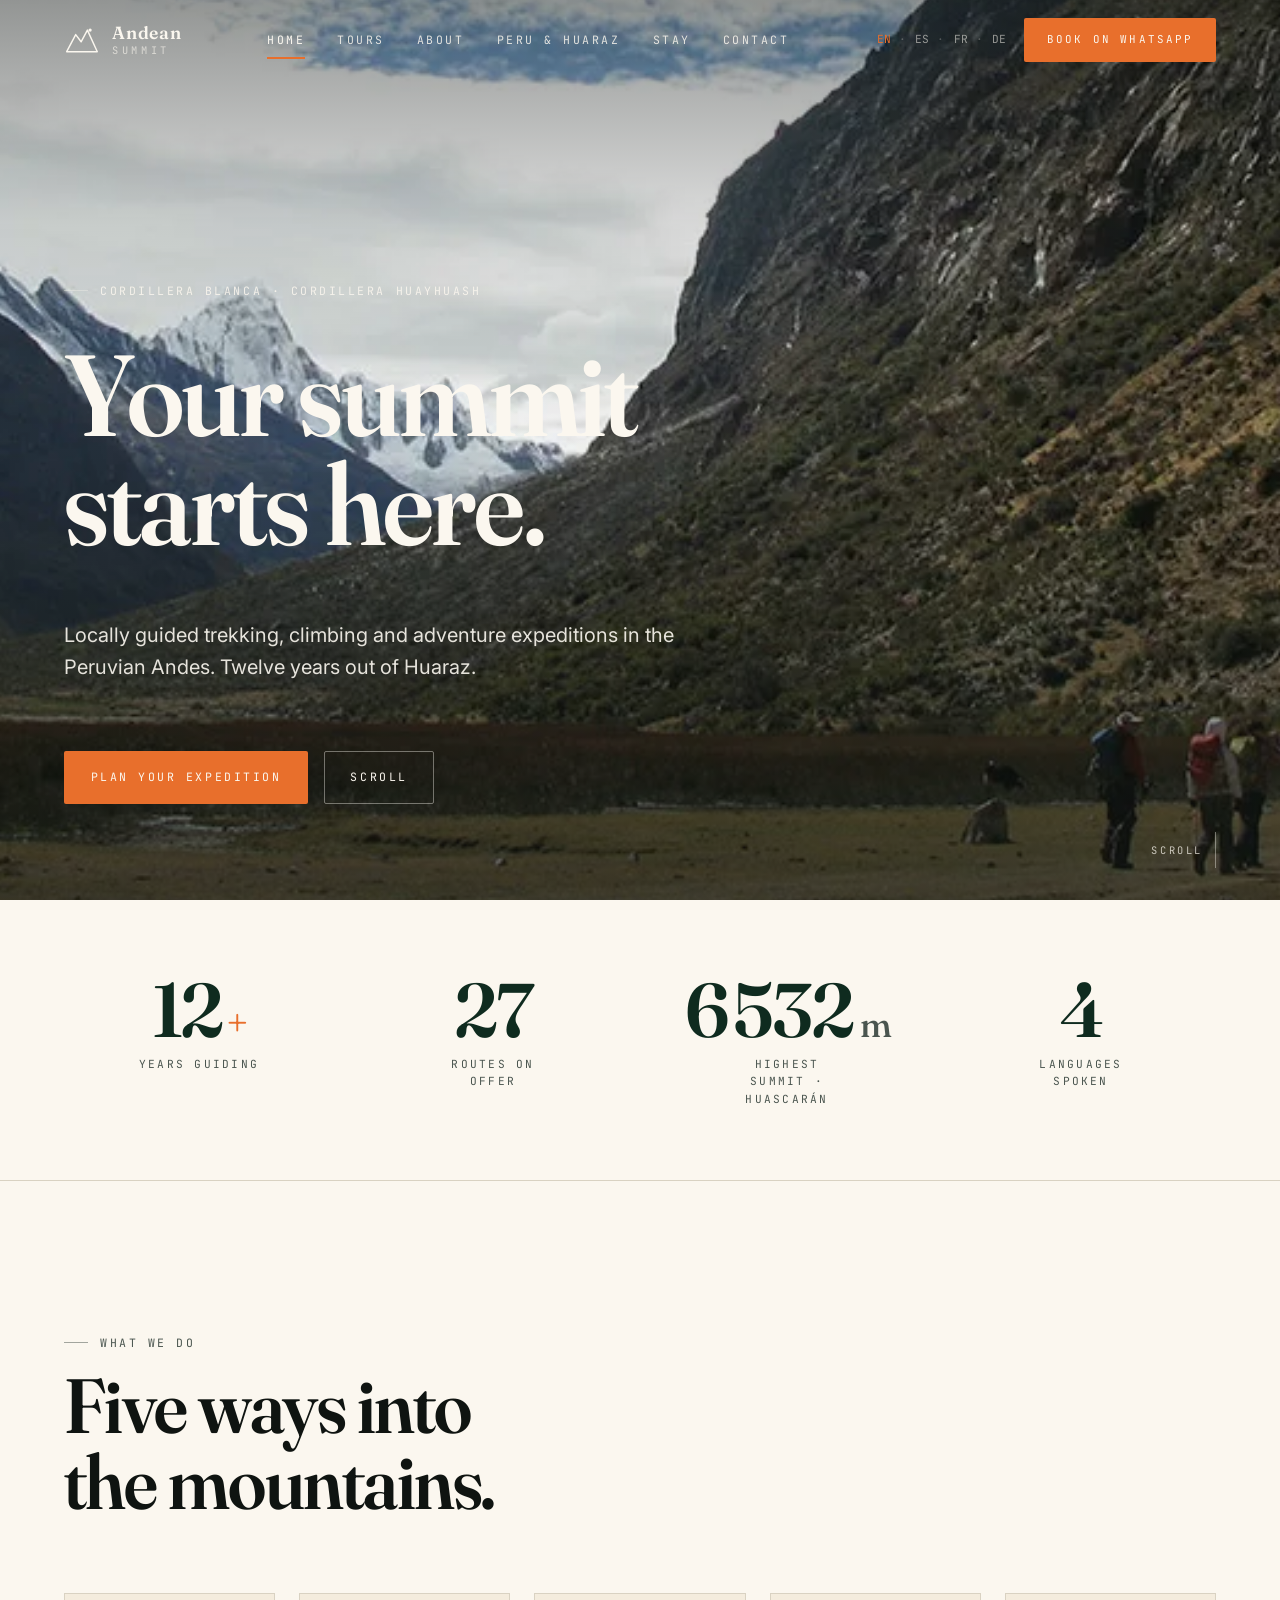
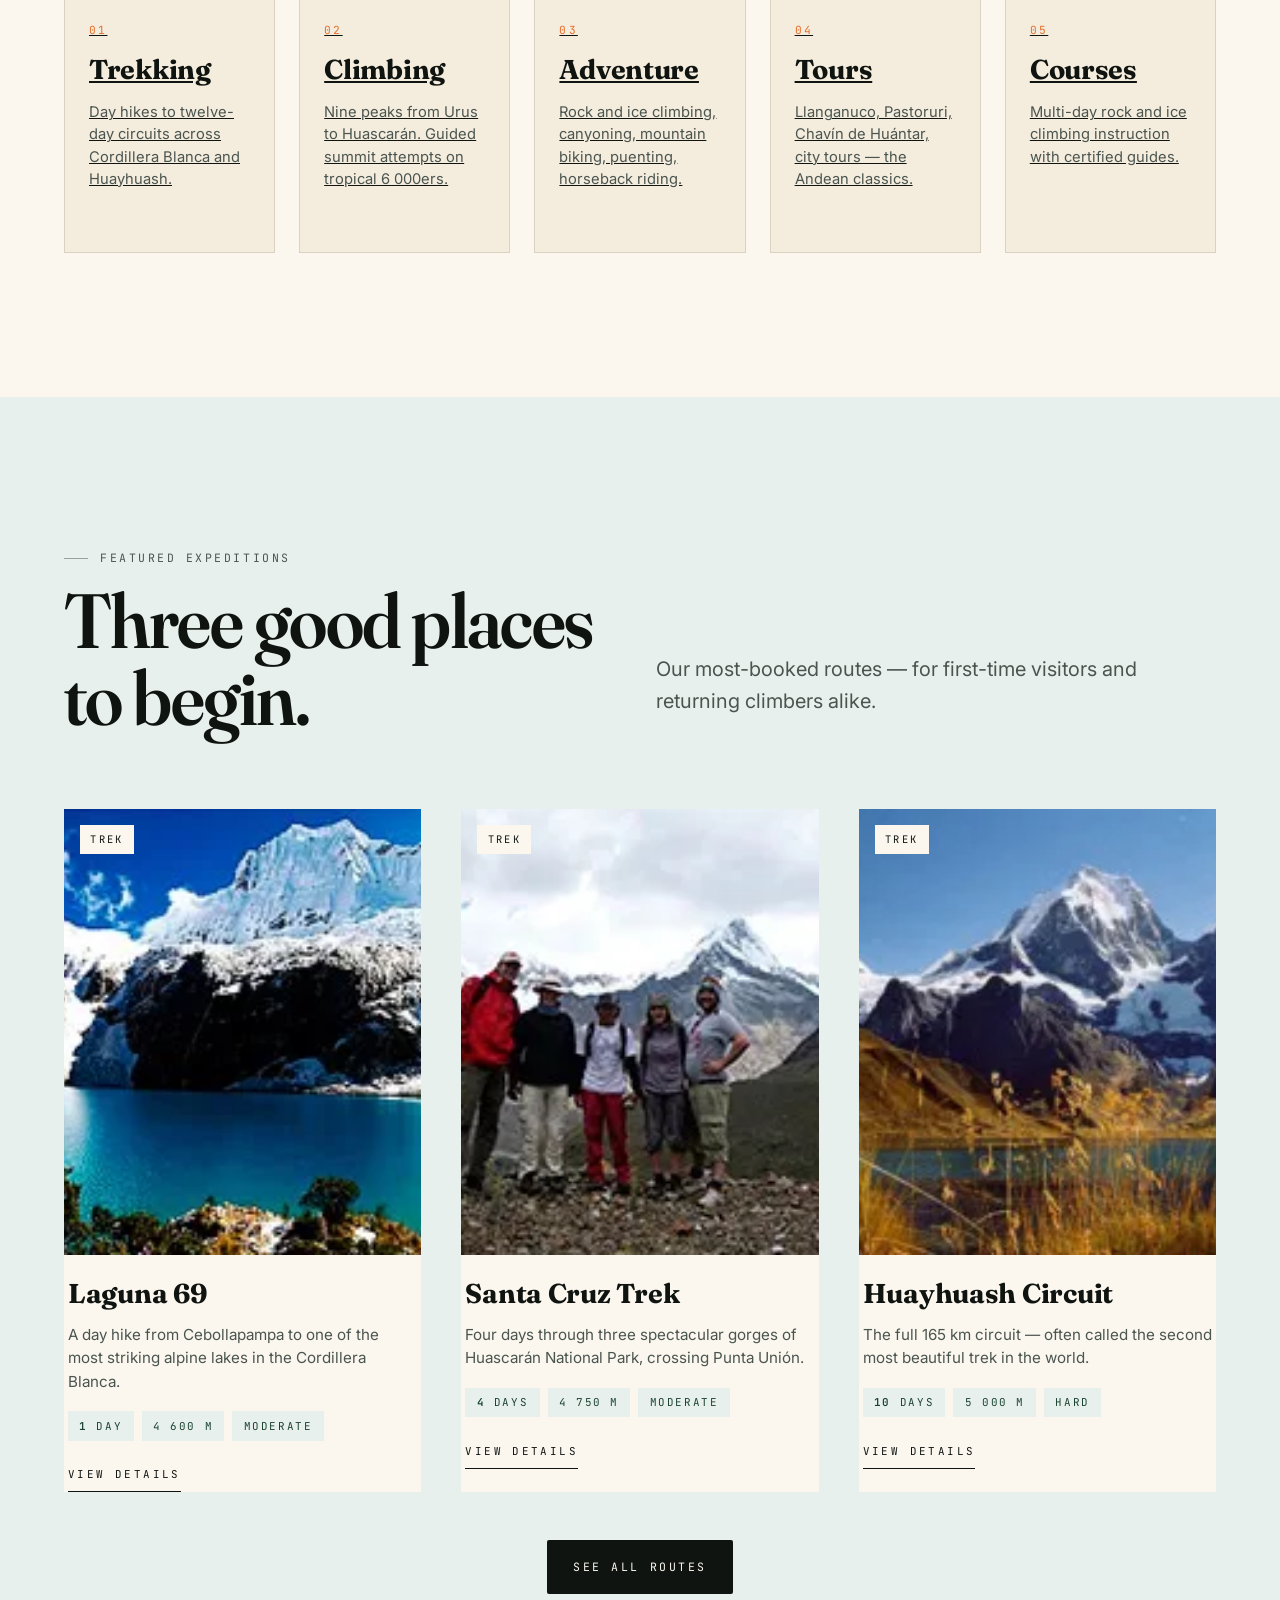
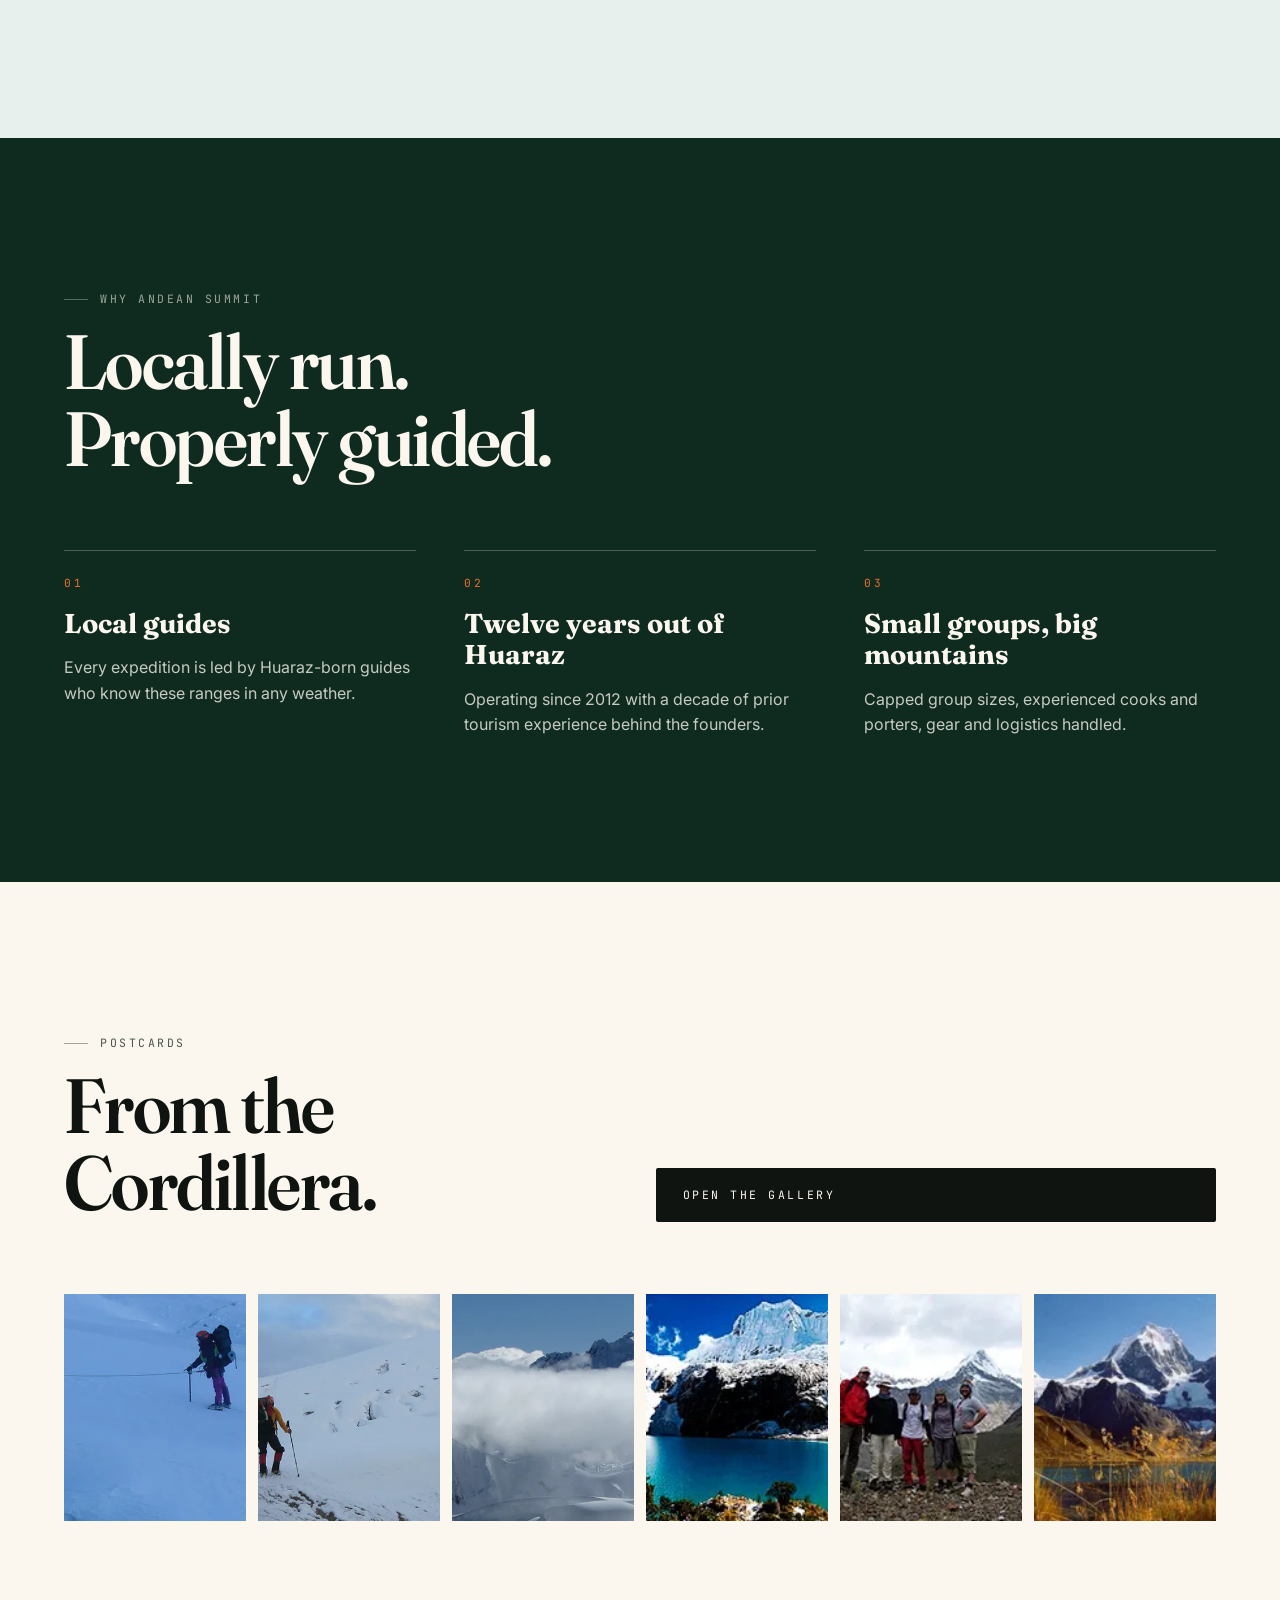
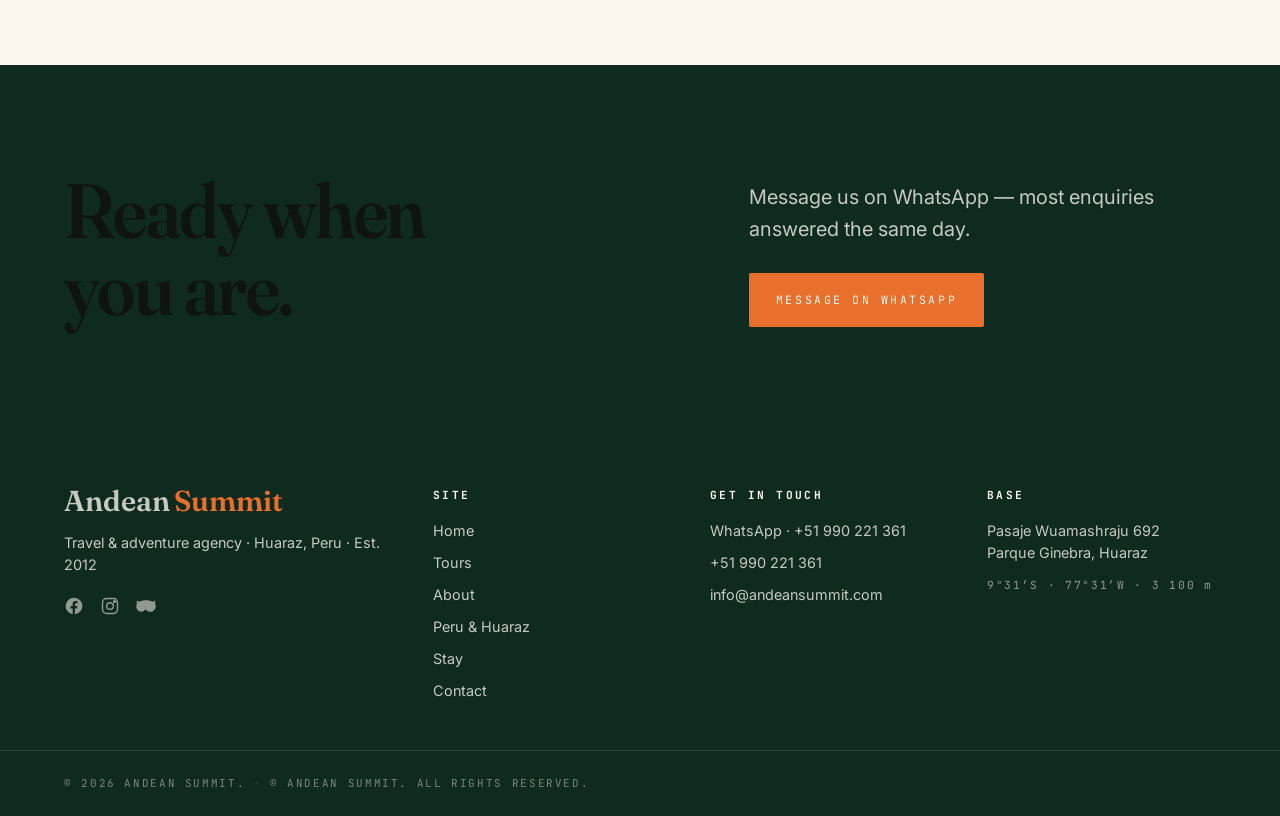
==== commit 3cd0efe9: "Animate stats numbers with count-up on scroll into view" ====
--- a/index.html
+++ b/index.html
@@ -43,19 +43,19 @@
     <div class="container">
       <div class="stats-grid" data-reveal>
         <div class="stat">
-          <span class="stat-num font-display">12<sup>+</sup></span>
+          <span class="stat-num font-display"><span class="stat-val" data-count="12">0</span><sup>+</sup></span>
           <span class="stat-label" data-i18n="home.stats.years">Years guiding</span>
         </div>
         <div class="stat">
-          <span class="stat-num font-display">28</span>
+          <span class="stat-num font-display"><span class="stat-val" data-count="28">0</span></span>
           <span class="stat-label" data-i18n="home.stats.routes">Routes on offer</span>
         </div>
         <div class="stat">
-          <span class="stat-num font-display">6 768<span class="stat-unit">m</span></span>
+          <span class="stat-num font-display"><span class="stat-val" data-count="6768" data-format="thousands">0</span><span class="stat-unit">m</span></span>
           <span class="stat-label" data-i18n="home.stats.summit">Highest summit · Huascarán</span>
         </div>
         <div class="stat">
-          <span class="stat-num font-display">4</span>
+          <span class="stat-num font-display"><span class="stat-val" data-count="4">0</span></span>
           <span class="stat-label" data-i18n="home.stats.langs">Languages spoken</span>
         </div>
       </div>
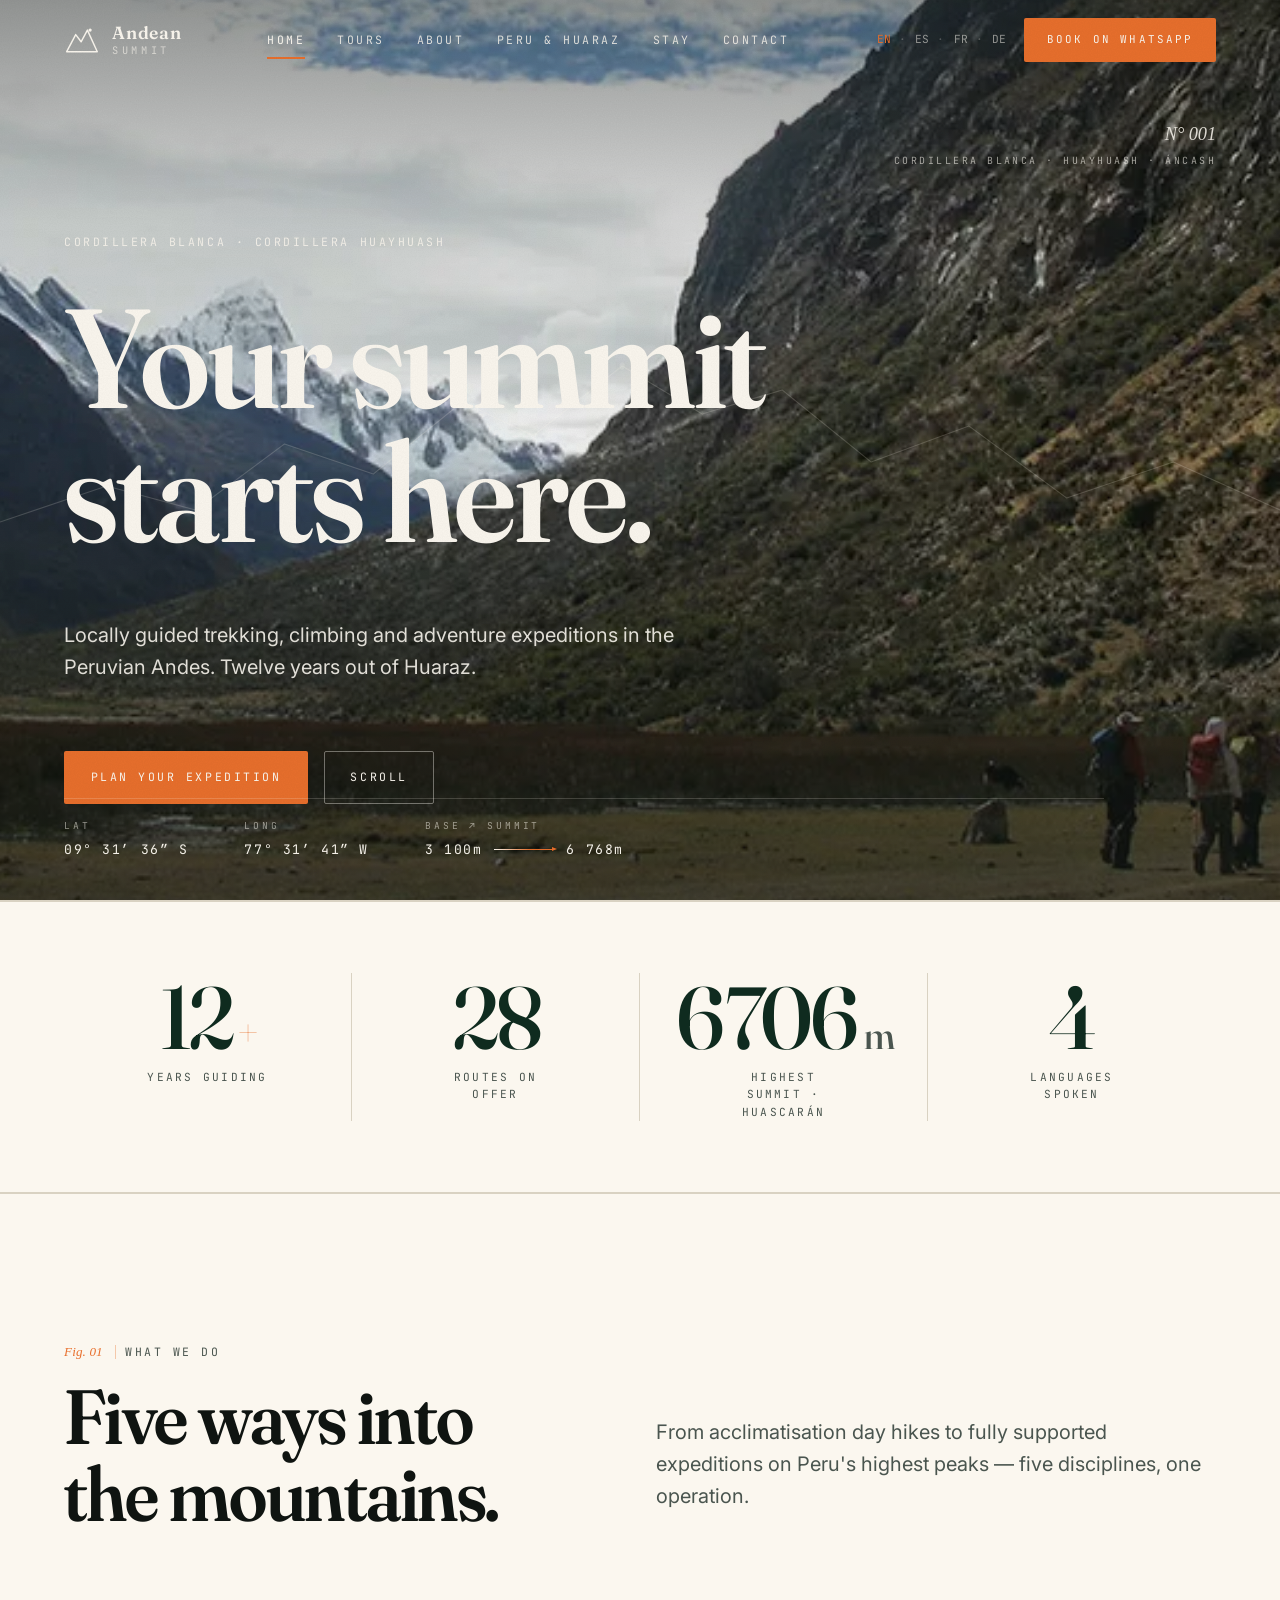
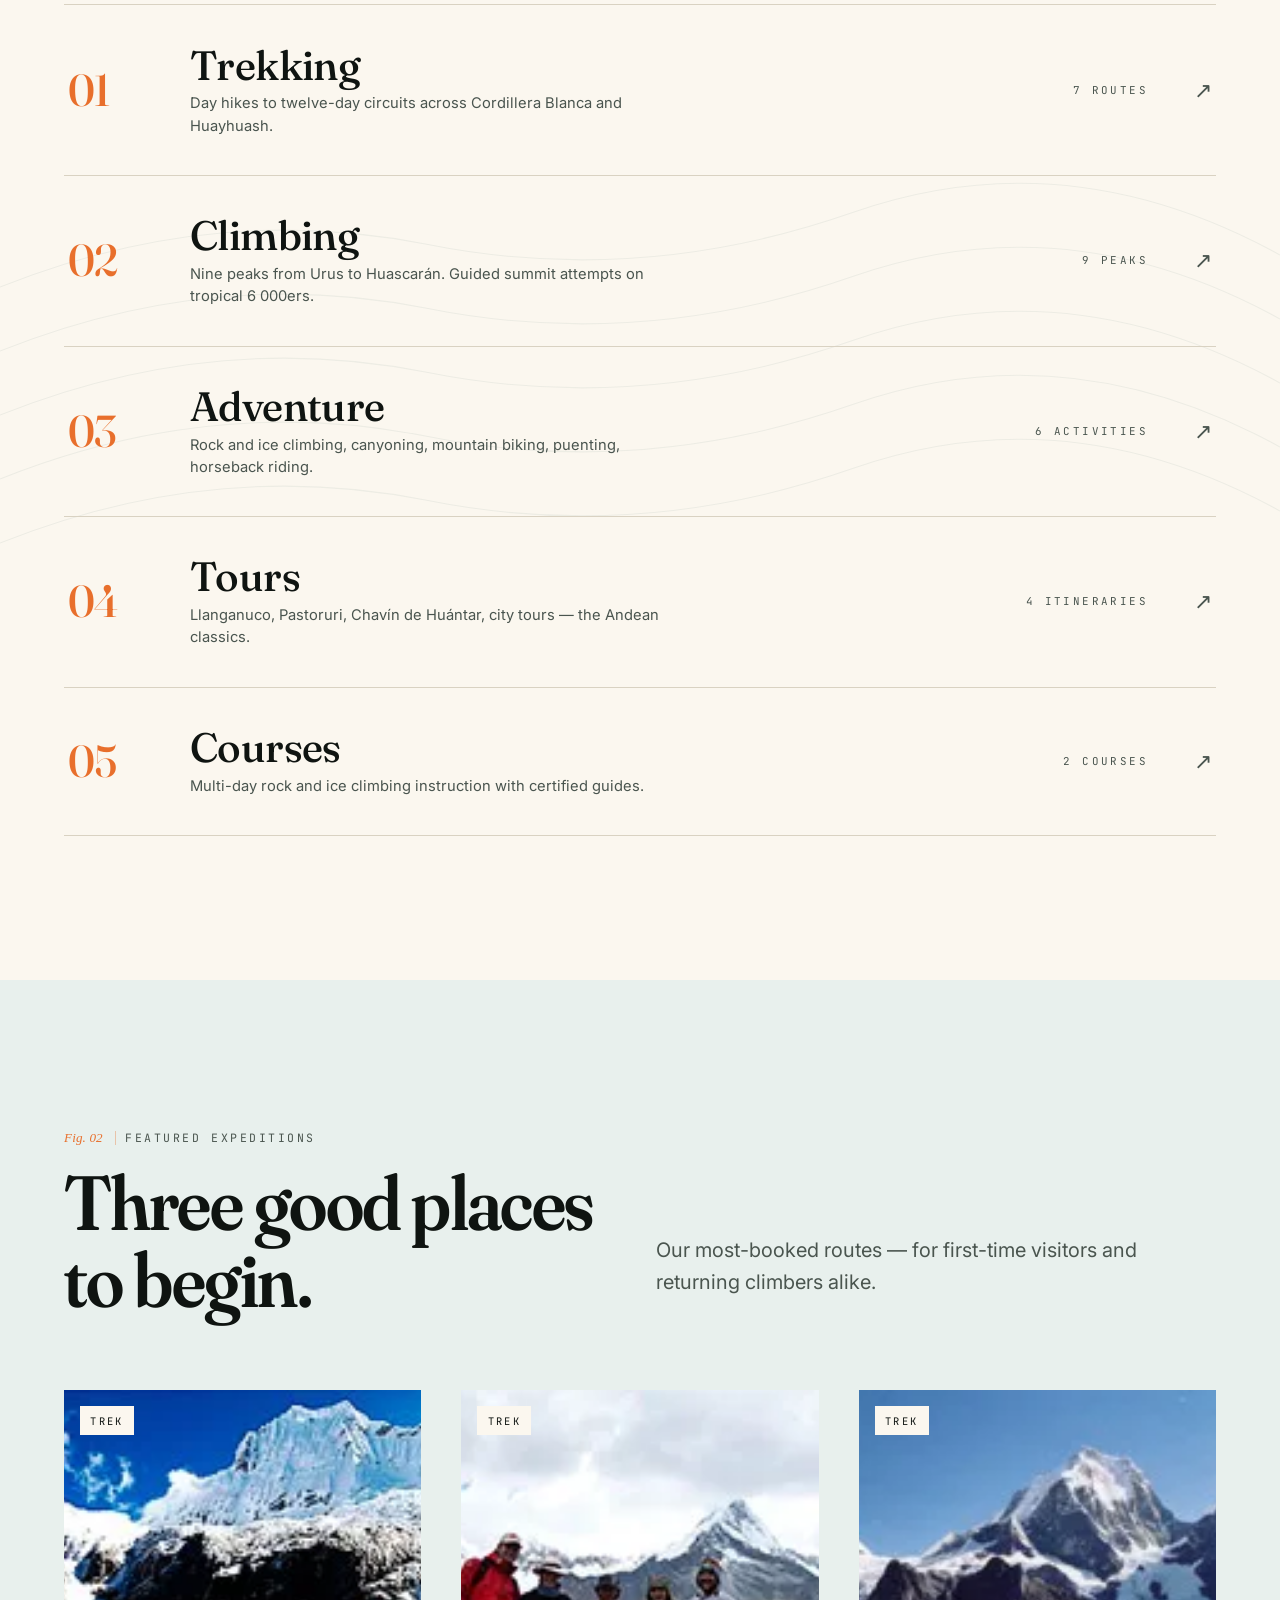
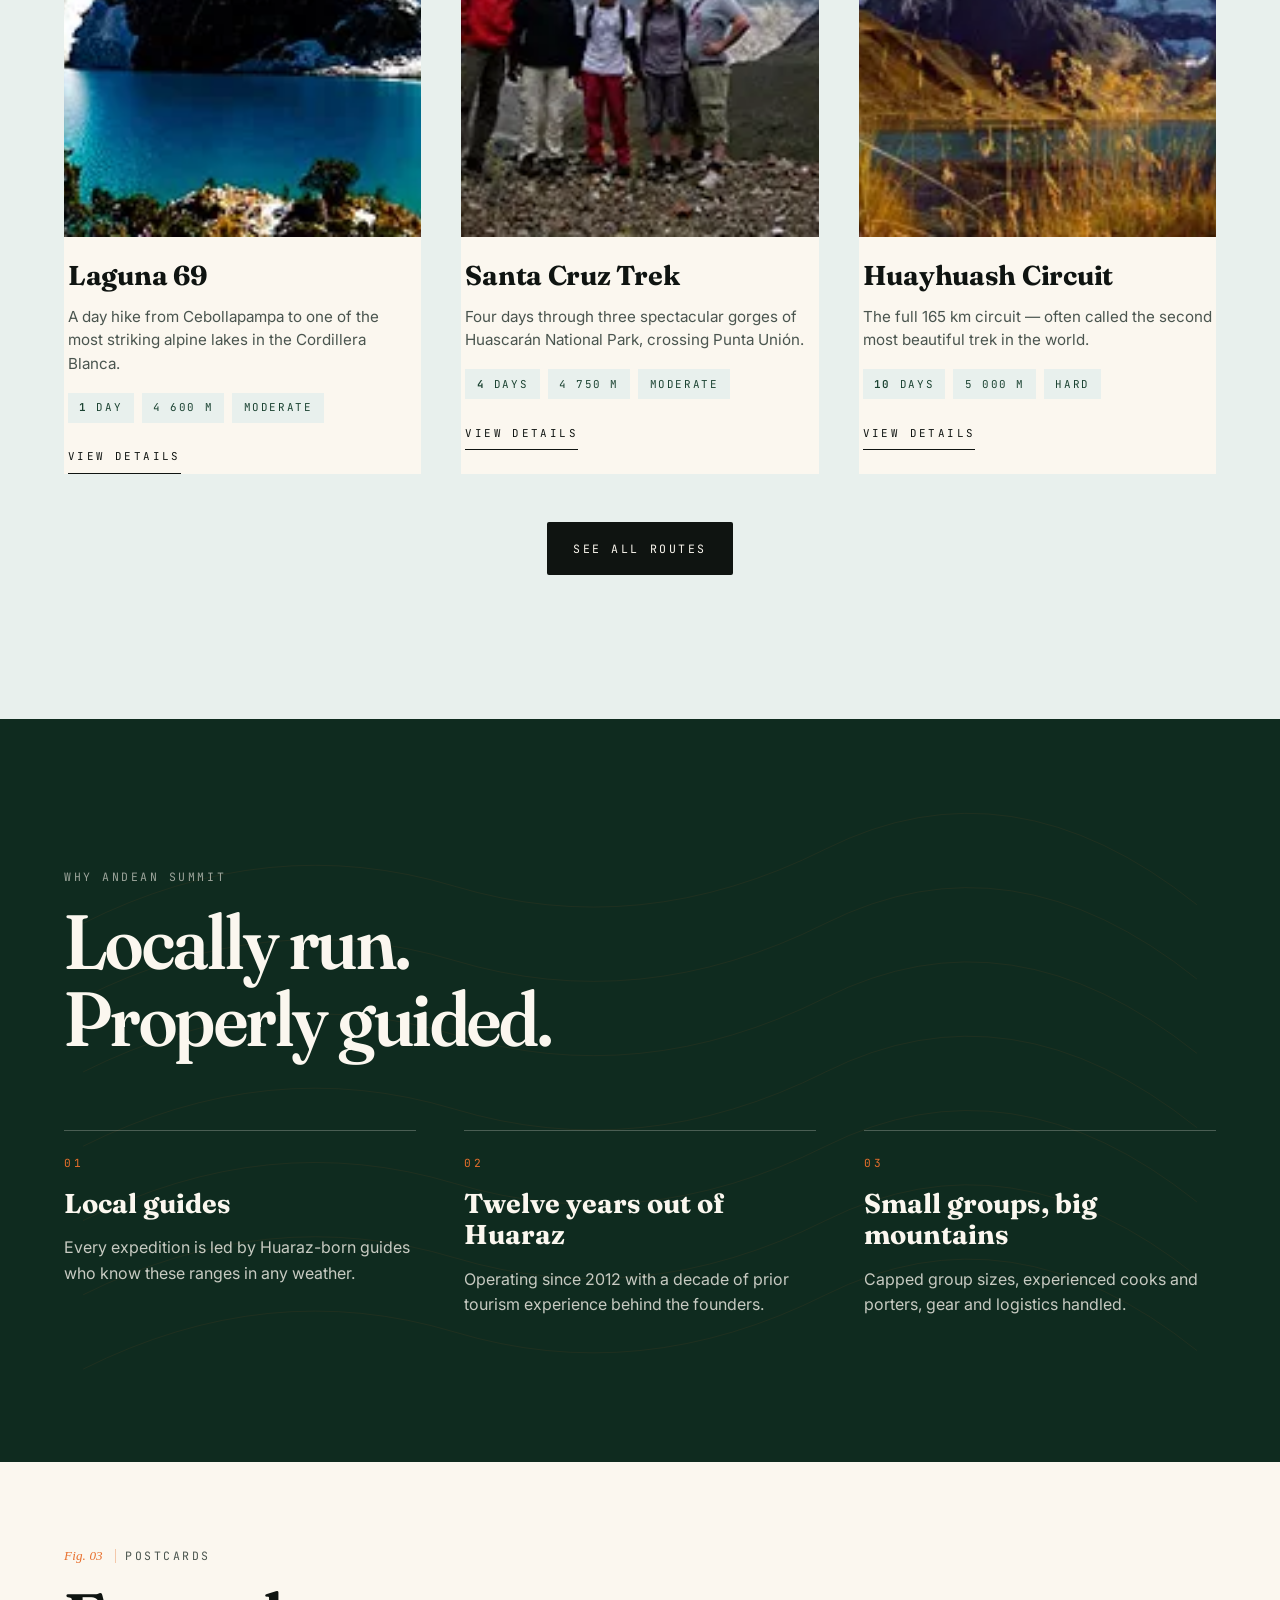
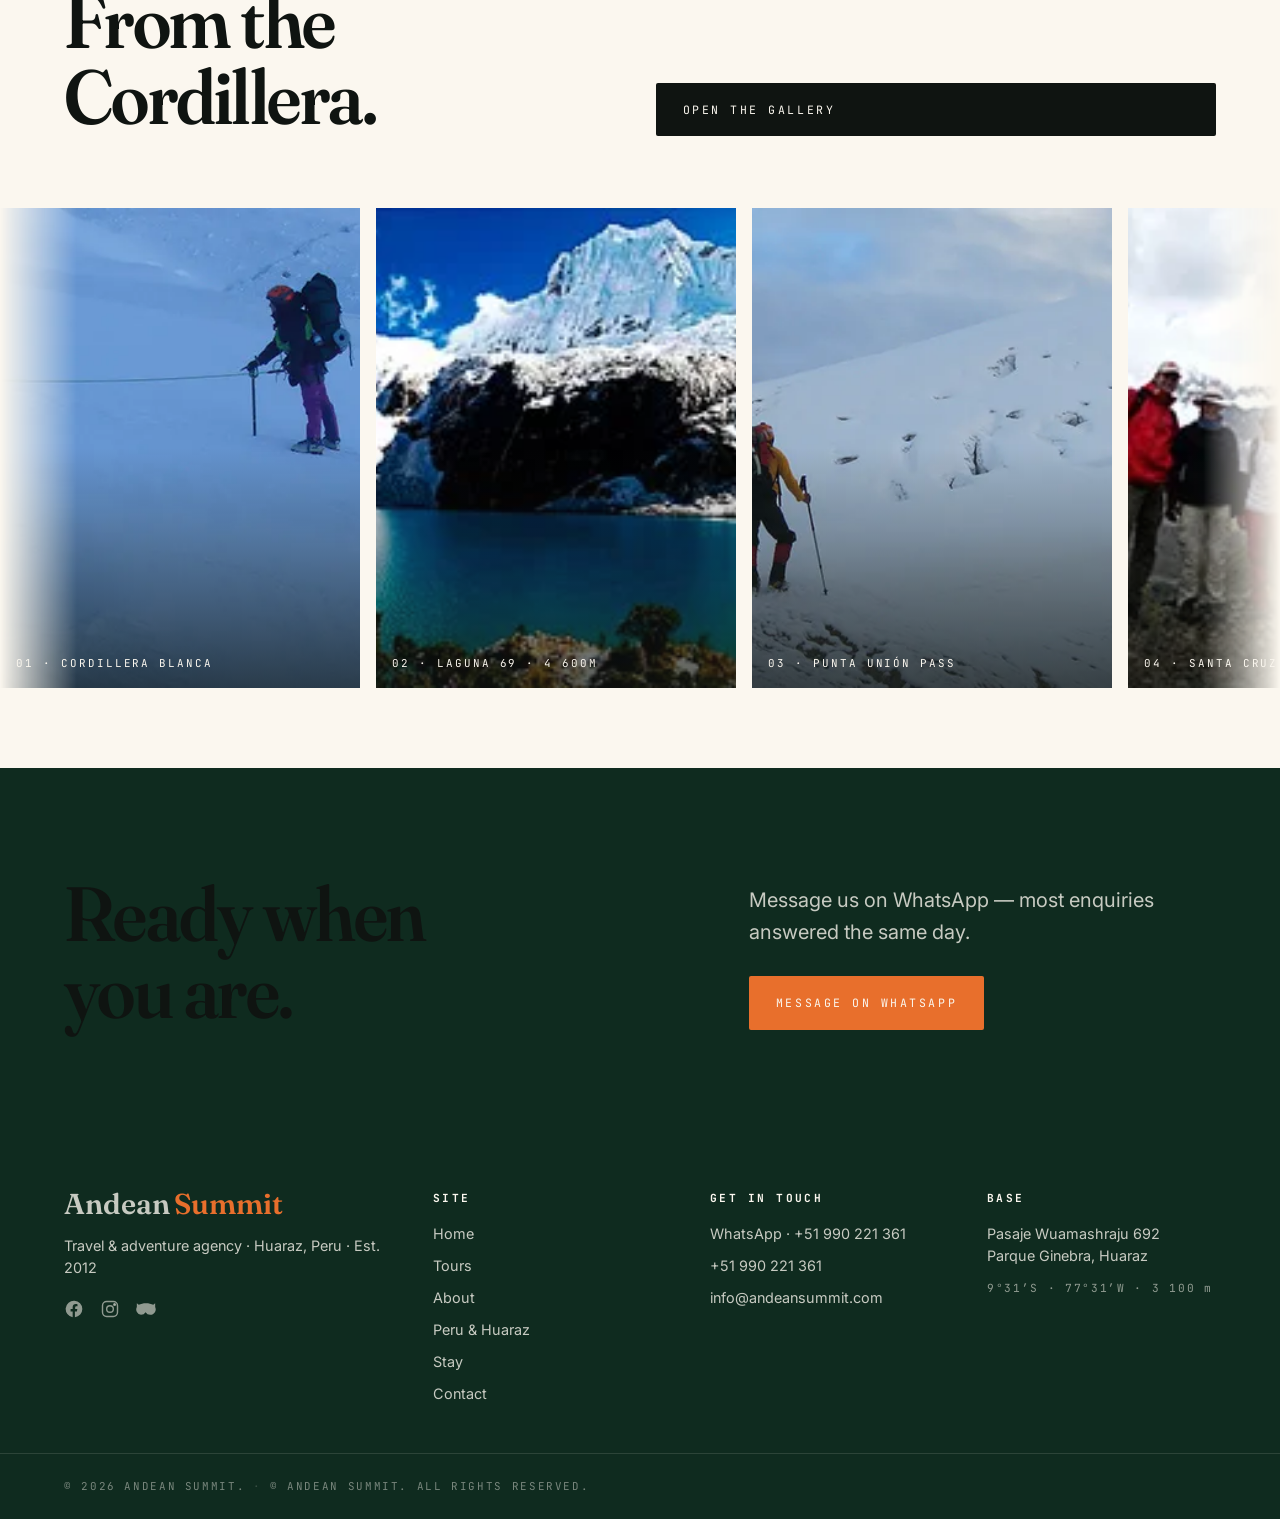
==== commit 9c330cae: "Editorial redesign of home — topo ridge, coordinate readout, vertical category list with hover previ" ====
--- a/index.html
+++ b/index.html
@@ -19,13 +19,30 @@
   <link rel="stylesheet" href="css/styles.css">
   <link rel="icon" href="data:image/svg+xml,%3Csvg xmlns='http://www.w3.org/2000/svg' viewBox='0 0 40 40'%3E%3Cpath d='M3 33 L13 14 L19 22 L26 9 L37 33 Z' fill='none' stroke='%23E86F2C' stroke-width='2'/%3E%3C/svg%3E">
 </head>
-<body data-page="home">
+<body data-page="home" class="home-themed">
+
+  <!-- Page-wide grain overlay -->
+  <div class="grain" aria-hidden="true"></div>
 
   <div id="nav-mount"></div>
 
   <!-- ============ HERO ============ -->
   <header class="hero" data-hero>
     <div class="hero-bg" style="background-image:url('images/hero/home-hero.webp');" role="img" aria-label="Cordillera Blanca peaks"></div>
+
+    <!-- Topographic ridgeline drawn over hero -->
+    <svg class="hero-topo" viewBox="0 0 1440 200" preserveAspectRatio="none" aria-hidden="true">
+      <path d="M0 160 L120 130 L220 150 L320 95 L420 120 L520 60 L600 88 L700 30 L790 70 L880 50 L980 110 L1090 80 L1200 140 L1320 110 L1440 150"
+            fill="none" stroke="currentColor" stroke-width="1" stroke-linejoin="round"/>
+      <circle cx="700" cy="30" r="3" fill="currentColor"/>
+    </svg>
+
+    <!-- Magazine label, top right -->
+    <div class="hero-issue">
+      <span class="issue-num">N°&nbsp;001</span>
+      <span class="issue-meta">Cordillera Blanca · Huayhuash · Áncash</span>
+    </div>
+
     <div class="hero-inner">
       <span class="kicker" data-i18n="home.hero.kicker">Cordillera Blanca · Cordillera Huayhuash</span>
       <h1 class="display display-xl font-display" data-i18n="home.hero.title">Your summit<br>starts here.</h1>
@@ -35,6 +52,23 @@
         <a href="#what" class="btn btn-ghost" data-i18n="home.hero.scroll">Scroll</a>
       </div>
     </div>
+
+    <!-- Coordinate / altitude readout, bottom-left corner -->
+    <div class="hero-readout">
+      <div class="ro-group">
+        <span class="ro-label">Lat</span>
+        <span class="ro-val">09° 31′ 36″ S</span>
+      </div>
+      <div class="ro-group">
+        <span class="ro-label">Long</span>
+        <span class="ro-val">77° 31′ 41″ W</span>
+      </div>
+      <div class="ro-group ro-group--alt">
+        <span class="ro-label">Base ↗ Summit</span>
+        <span class="ro-val ro-val--scale">3 100m <span class="ro-tick"></span> 6 768m</span>
+      </div>
+    </div>
+
     <div class="hero-scroll" data-i18n="home.hero.scroll">Scroll</div>
   </header>
 
@@ -62,48 +96,76 @@
     </div>
   </section>
 
-  <!-- ============ FIVE CATEGORIES ============ -->
-  <section id="what" class="section">
+  <!-- ============ FIVE CATEGORIES (editorial vertical list) ============ -->
+  <section id="what" class="section section--topo">
     <div class="container">
       <div class="section-header" data-reveal>
         <div>
-          <span class="kicker" data-i18n="home.what.kicker">What we do</span>
+          <span class="kicker"><span class="fig-tag">Fig. 01</span><span data-i18n="home.what.kicker">What we do</span></span>
           <h2 class="display display-lg font-display" style="margin-top:1rem" data-i18n="home.what.title">Five ways into<br>the mountains.</h2>
         </div>
-      </div>
-
-      <div class="cat-grid">
-        <a href="tours.html#trekking" class="cat-card" data-reveal>
-          <span class="cat-num">01</span>
-          <h3 class="cat-name" data-i18n="home.what.trek.title">Trekking</h3>
-          <p class="cat-body" data-i18n="home.what.trek.body">Day hikes to twelve-day circuits across Cordillera Blanca and Huayhuash.</p>
-          <svg class="cat-arrow" width="22" height="22" viewBox="0 0 24 24" fill="none" stroke="currentColor" stroke-width="1.5"><path d="M5 12h14M13 5l7 7-7 7"/></svg>
-        </a>
-        <a href="tours.html#climbing" class="cat-card" data-reveal>
-          <span class="cat-num">02</span>
-          <h3 class="cat-name" data-i18n="home.what.climb.title">Climbing</h3>
-          <p class="cat-body" data-i18n="home.what.climb.body">Nine peaks from Urus to Huascarán. Guided summit attempts on tropical 6 000ers.</p>
-          <svg class="cat-arrow" width="22" height="22" viewBox="0 0 24 24" fill="none" stroke="currentColor" stroke-width="1.5"><path d="M5 12h14M13 5l7 7-7 7"/></svg>
-        </a>
-        <a href="tours.html#adventure" class="cat-card" data-reveal>
-          <span class="cat-num">03</span>
-          <h3 class="cat-name" data-i18n="home.what.adventure.title">Adventure</h3>
-          <p class="cat-body" data-i18n="home.what.adventure.body">Rock and ice climbing, canyoning, mountain biking, puenting, horseback riding.</p>
-          <svg class="cat-arrow" width="22" height="22" viewBox="0 0 24 24" fill="none" stroke="currentColor" stroke-width="1.5"><path d="M5 12h14M13 5l7 7-7 7"/></svg>
-        </a>
-        <a href="tours.html#tour" class="cat-card" data-reveal>
-          <span class="cat-num">04</span>
-          <h3 class="cat-name" data-i18n="home.what.tours.title">Tours</h3>
-          <p class="cat-body" data-i18n="home.what.tours.body">Llanganuco, Pastoruri, Chavín de Huántar, city tours — the Andean classics.</p>
-          <svg class="cat-arrow" width="22" height="22" viewBox="0 0 24 24" fill="none" stroke="currentColor" stroke-width="1.5"><path d="M5 12h14M13 5l7 7-7 7"/></svg>
-        </a>
-        <a href="tours.html#course" class="cat-card" data-reveal>
-          <span class="cat-num">05</span>
-          <h3 class="cat-name" data-i18n="home.what.courses.title">Courses</h3>
-          <p class="cat-body" data-i18n="home.what.courses.body">Multi-day rock and ice climbing instruction with certified guides.</p>
-          <svg class="cat-arrow" width="22" height="22" viewBox="0 0 24 24" fill="none" stroke="currentColor" stroke-width="1.5"><path d="M5 12h14M13 5l7 7-7 7"/></svg>
-        </a>
-      </div>
+        <p class="lede">From acclimatisation day hikes to fully supported expeditions on Peru's highest peaks — five disciplines, one operation.</p>
+      </div>
+
+      <ol class="cat-list" data-reveal>
+        <li>
+          <a href="tours.html#trekking" class="cat-row" data-img="images/tours/santa-cruz.webp">
+            <span class="cat-row-num font-display">01</span>
+            <div class="cat-row-body">
+              <h3 class="cat-row-name" data-i18n="home.what.trek.title">Trekking</h3>
+              <p class="cat-row-sum" data-i18n="home.what.trek.body">Day hikes to twelve-day circuits across Cordillera Blanca and Huayhuash.</p>
+            </div>
+            <span class="cat-row-meta">7 ROUTES</span>
+            <span class="cat-row-arrow" aria-hidden="true">↗</span>
+          </a>
+        </li>
+        <li>
+          <a href="tours.html#climbing" class="cat-row" data-img="images/tours/huayhuash.webp">
+            <span class="cat-row-num font-display">02</span>
+            <div class="cat-row-body">
+              <h3 class="cat-row-name" data-i18n="home.what.climb.title">Climbing</h3>
+              <p class="cat-row-sum" data-i18n="home.what.climb.body">Nine peaks from Urus to Huascarán. Guided summit attempts on tropical 6 000ers.</p>
+            </div>
+            <span class="cat-row-meta">9 PEAKS</span>
+            <span class="cat-row-arrow" aria-hidden="true">↗</span>
+          </a>
+        </li>
+        <li>
+          <a href="tours.html#adventure" class="cat-row" data-img="images/gallery/g1.webp">
+            <span class="cat-row-num font-display">03</span>
+            <div class="cat-row-body">
+              <h3 class="cat-row-name" data-i18n="home.what.adventure.title">Adventure</h3>
+              <p class="cat-row-sum" data-i18n="home.what.adventure.body">Rock and ice climbing, canyoning, mountain biking, puenting, horseback riding.</p>
+            </div>
+            <span class="cat-row-meta">6 ACTIVITIES</span>
+            <span class="cat-row-arrow" aria-hidden="true">↗</span>
+          </a>
+        </li>
+        <li>
+          <a href="tours.html#tour" class="cat-row" data-img="images/tours/laguna-69.webp">
+            <span class="cat-row-num font-display">04</span>
+            <div class="cat-row-body">
+              <h3 class="cat-row-name" data-i18n="home.what.tours.title">Tours</h3>
+              <p class="cat-row-sum" data-i18n="home.what.tours.body">Llanganuco, Pastoruri, Chavín de Huántar, city tours — the Andean classics.</p>
+            </div>
+            <span class="cat-row-meta">4 ITINERARIES</span>
+            <span class="cat-row-arrow" aria-hidden="true">↗</span>
+          </a>
+        </li>
+        <li>
+          <a href="tours.html#course" class="cat-row" data-img="images/tours/cedros-alpamayo.webp">
+            <span class="cat-row-num font-display">05</span>
+            <div class="cat-row-body">
+              <h3 class="cat-row-name" data-i18n="home.what.courses.title">Courses</h3>
+              <p class="cat-row-sum" data-i18n="home.what.courses.body">Multi-day rock and ice climbing instruction with certified guides.</p>
+            </div>
+            <span class="cat-row-meta">2 COURSES</span>
+            <span class="cat-row-arrow" aria-hidden="true">↗</span>
+          </a>
+        </li>
+        <!-- Hover-follow image preview, controlled by JS -->
+        <div class="cat-preview" aria-hidden="true"><div class="cat-preview-inner"></div></div>
+      </ol>
     </div>
   </section>
 
@@ -112,7 +174,7 @@
     <div class="container">
       <div class="section-header" data-reveal>
         <div>
-          <span class="kicker" data-i18n="home.featured.kicker">Featured expeditions</span>
+          <span class="kicker"><span class="fig-tag">Fig. 02</span><span data-i18n="home.featured.kicker">Featured expeditions</span></span>
           <h2 class="display display-lg font-display" style="margin-top:1rem" data-i18n="home.featured.title">Three good places<br>to begin.</h2>
         </div>
         <p class="lede" data-i18n="home.featured.sub">Our most-booked routes — for first-time visitors and returning climbers alike.</p>
@@ -208,24 +270,36 @@
     </div>
   </section>
 
-  <!-- ============ GALLERY STRIP ============ -->
-  <section class="section">
+  <!-- ============ GALLERY MARQUEE ============ -->
+  <section class="section section--tight">
     <div class="container">
       <div class="section-header" data-reveal>
         <div>
-          <span class="kicker" data-i18n="home.gallery.kicker">Postcards</span>
+          <span class="kicker"><span class="fig-tag">Fig. 03</span><span data-i18n="home.gallery.kicker">Postcards</span></span>
           <h2 class="display display-lg font-display" style="margin-top:1rem" data-i18n="home.gallery.title">From the<br>Cordillera.</h2>
         </div>
         <a href="tours.html" class="btn btn-dark" style="align-self:end" data-i18n="home.gallery.cta">Open the gallery</a>
       </div>
-
-      <div class="gallery-strip" data-reveal>
-        <a href="tours.html"><img src="images/gallery/g1.webp" alt="Andes view" loading="lazy"></a>
-        <a href="tours.html"><img src="images/gallery/g2.webp" alt="Andes view" loading="lazy"></a>
-        <a href="tours.html"><img src="images/gallery/g3.webp" alt="Andes view" loading="lazy"></a>
-        <a href="tours.html"><img src="images/tours/laguna-69.webp" alt="Laguna 69" loading="lazy"></a>
-        <a href="tours.html"><img src="images/tours/santa-cruz.webp" alt="Santa Cruz" loading="lazy"></a>
-        <a href="tours.html"><img src="images/tours/huayhuash.webp" alt="Huayhuash" loading="lazy"></a>
+    </div>
+
+    <!-- Full-bleed marquee (escapes container, scrolls infinitely) -->
+    <div class="marquee" data-reveal aria-hidden="false">
+      <div class="marquee-track">
+        <a href="tours.html" class="marquee-item"><img src="images/gallery/g1.webp" alt="Cordillera Blanca panorama" loading="lazy"><span class="m-cap">01 · Cordillera Blanca</span></a>
+        <a href="tours.html" class="marquee-item"><img src="images/tours/laguna-69.webp" alt="Laguna 69" loading="lazy"><span class="m-cap">02 · Laguna 69 · 4 600m</span></a>
+        <a href="tours.html" class="marquee-item"><img src="images/gallery/g2.webp" alt="Andes ridge" loading="lazy"><span class="m-cap">03 · Punta Unión Pass</span></a>
+        <a href="tours.html" class="marquee-item"><img src="images/tours/santa-cruz.webp" alt="Santa Cruz" loading="lazy"><span class="m-cap">04 · Santa Cruz · 4 750m</span></a>
+        <a href="tours.html" class="marquee-item"><img src="images/gallery/g3.webp" alt="High camp" loading="lazy"><span class="m-cap">05 · High camp</span></a>
+        <a href="tours.html" class="marquee-item"><img src="images/tours/huayhuash.webp" alt="Huayhuash" loading="lazy"><span class="m-cap">06 · Huayhuash · 5 000m</span></a>
+        <a href="tours.html" class="marquee-item"><img src="images/tours/cedros-alpamayo.webp" alt="Alpamayo" loading="lazy"><span class="m-cap">07 · Alpamayo · 5 947m</span></a>
+        <!-- duplicate set for seamless loop -->
+        <a href="tours.html" class="marquee-item" aria-hidden="true"><img src="images/gallery/g1.webp" alt="" loading="lazy"><span class="m-cap">01 · Cordillera Blanca</span></a>
+        <a href="tours.html" class="marquee-item" aria-hidden="true"><img src="images/tours/laguna-69.webp" alt="" loading="lazy"><span class="m-cap">02 · Laguna 69 · 4 600m</span></a>
+        <a href="tours.html" class="marquee-item" aria-hidden="true"><img src="images/gallery/g2.webp" alt="" loading="lazy"><span class="m-cap">03 · Punta Unión Pass</span></a>
+        <a href="tours.html" class="marquee-item" aria-hidden="true"><img src="images/tours/santa-cruz.webp" alt="" loading="lazy"><span class="m-cap">04 · Santa Cruz · 4 750m</span></a>
+        <a href="tours.html" class="marquee-item" aria-hidden="true"><img src="images/gallery/g3.webp" alt="" loading="lazy"><span class="m-cap">05 · High camp</span></a>
+        <a href="tours.html" class="marquee-item" aria-hidden="true"><img src="images/tours/huayhuash.webp" alt="" loading="lazy"><span class="m-cap">06 · Huayhuash · 5 000m</span></a>
+        <a href="tours.html" class="marquee-item" aria-hidden="true"><img src="images/tours/cedros-alpamayo.webp" alt="" loading="lazy"><span class="m-cap">07 · Alpamayo · 5 947m</span></a>
       </div>
     </div>
   </section>
--- a/css/styles.css
+++ b/css/styles.css
@@ -1,6 +1,12 @@
 /* ============================================================
    Andean Summit — editorial / cinematic styles
    Mobile-first. Desktop refinements at md (≥768px), lg (≥1024px).
+   ============================================================ */
+
+/* ============================================================
+   HOME PAGE — EXPEDITION-LOG TREATMENT
+   (kept at the bottom of the file in its own block,
+    everything above remains the shared base theme)
    ============================================================ */
 
 :root {
@@ -675,4 +681,388 @@
   *, *::before, *::after { animation-duration: .01ms !important; transition-duration: .01ms !important; }
   [data-reveal] { opacity: 1 !important; transform: none !important; }
   .hero-bg { transform: none !important; }
-}
+  .marquee-track { animation: none !important; }
+}
+
+/* ============================================================
+   ▼▼▼ HOME-PAGE EDITORIAL LAYER ▼▼▼
+   Only loads visually on body.home-themed — additive on top of
+   the base theme so other pages are unaffected.
+   ============================================================ */
+
+/* ---------- Grain overlay (page-wide) ---------- */
+.grain {
+  position: fixed; inset: 0; z-index: 200;
+  pointer-events: none;
+  opacity: .045;
+  mix-blend-mode: multiply;
+  background-image: url("data:image/svg+xml;utf8,<svg xmlns='http://www.w3.org/2000/svg' width='240' height='240'><filter id='n'><feTurbulence type='fractalNoise' baseFrequency='0.85' numOctaves='2' stitchTiles='stitch'/><feColorMatrix values='0 0 0 0 0 0 0 0 0 0 0 0 0 0 0 0 0 0 .9 0'/></filter><rect width='100%' height='100%' filter='url(%23n)'/></svg>");
+  background-size: 240px 240px;
+}
+
+/* ---------- Fig. tag (small magazine label inside kickers) ---------- */
+.fig-tag {
+  font-family: 'Fraunces', serif;
+  font-style: italic;
+  font-weight: 500;
+  font-size: .82rem;
+  letter-spacing: .01em;
+  text-transform: none;
+  color: var(--alpine);
+  margin-right: .6rem;
+  position: relative;
+  padding-right: .8rem;
+}
+.fig-tag::after {
+  content: '';
+  position: absolute;
+  right: 0; top: 50%; transform: translateY(-50%);
+  width: 1px; height: 14px; background: currentColor; opacity: .35;
+}
+.section--dark .fig-tag { color: var(--alpine); }
+.home-themed .kicker::before { display: none; }
+.home-themed .kicker {
+  gap: 0;
+  display: inline-flex; align-items: center;
+}
+
+/* ---------- HERO additions ---------- */
+.home-themed .hero { min-height: 100svh; }
+
+/* Topographic ridgeline drawn over the hero */
+.hero-topo {
+  position: absolute;
+  left: 0; right: 0;
+  top: 50%;
+  width: 100%;
+  height: 240px;
+  transform: translateY(-50%);
+  color: rgba(251,247,239,.18);
+  z-index: 0;
+  pointer-events: none;
+  display: none;
+}
+@media (min-width: 1024px) { .hero-topo { display: block; } }
+.hero-topo path {
+  stroke-dasharray: 3000;
+  stroke-dashoffset: 3000;
+  animation: drawRidge 2.6s cubic-bezier(.4,.1,.2,1) .4s forwards;
+}
+.hero-topo circle {
+  opacity: 0;
+  animation: fadePeak .8s ease 2.8s forwards;
+}
+@keyframes drawRidge { to { stroke-dashoffset: 0; } }
+@keyframes fadePeak  { to { opacity: 1; } }
+
+/* Magazine issue label, top-right */
+.hero-issue {
+  position: absolute;
+  top: 6.5rem; right: var(--pad);
+  z-index: 2;
+  display: none;
+  flex-direction: column;
+  align-items: flex-end;
+  gap: .25rem;
+  color: rgba(251,247,239,.88);
+  text-align: right;
+}
+@media (min-width: 768px)  { .hero-issue { display: flex; right: var(--pad-md); top: 7rem; } }
+@media (min-width: 1024px) { .hero-issue { right: var(--pad-lg); top: 7.5rem; } }
+.issue-num {
+  font-family: 'Fraunces', serif;
+  font-style: italic;
+  font-weight: 500;
+  font-size: 1.15rem;
+  letter-spacing: -.005em;
+}
+.issue-meta {
+  font-family: 'JetBrains Mono', monospace;
+  font-size: .62rem;
+  letter-spacing: .25em;
+  text-transform: uppercase;
+  opacity: .7;
+}
+
+/* Coordinate / altitude readout, bottom-left */
+.hero-readout {
+  position: absolute;
+  left: var(--pad); right: var(--pad);
+  bottom: 2rem;
+  z-index: 2;
+  display: none;
+  gap: 2.5rem;
+  align-items: flex-end;
+  color: rgba(251,247,239,.85);
+  border-top: 1px solid rgba(251,247,239,.18);
+  padding-top: 1.25rem;
+}
+@media (min-width: 768px)  { .hero-readout { display: flex; left: var(--pad-md); right: var(--pad-md); } }
+@media (min-width: 1024px) { .hero-readout { left: var(--pad-lg); right: calc(var(--pad-lg) + 7rem); bottom: 2.5rem; gap: 3.5rem; } }
+.ro-group { display: flex; flex-direction: column; gap: .35rem; }
+.ro-label {
+  font-family: 'JetBrains Mono', monospace;
+  font-size: .6rem;
+  letter-spacing: .3em;
+  text-transform: uppercase;
+  color: rgba(251,247,239,.55);
+}
+.ro-val {
+  font-family: 'JetBrains Mono', monospace;
+  font-size: .82rem;
+  letter-spacing: .12em;
+  color: var(--cream);
+}
+.ro-val--scale { display: inline-flex; align-items: center; gap: .75rem; }
+.ro-tick {
+  display: inline-block;
+  height: 1px;
+  width: 60px;
+  background: linear-gradient(90deg, var(--cream) 0%, var(--alpine) 60%, var(--alpine) 100%);
+  position: relative;
+}
+.ro-tick::after {
+  content: '';
+  position: absolute;
+  right: -3px; top: -2px;
+  width: 0; height: 0;
+  border-left: 5px solid var(--alpine);
+  border-top: 2.5px solid transparent;
+  border-bottom: 2.5px solid transparent;
+}
+
+/* Hide the duplicate scroll badge when readout exists on desktop */
+@media (min-width: 768px) { .home-themed .hero-scroll { display: none; } }
+
+/* Boost hero title size on desktop with subtle emphasis */
+.home-themed .hero h1 {
+  font-size: clamp(2.75rem, 11vw, 9rem);
+  font-variation-settings: 'opsz' 144, 'SOFT' 30;
+}
+
+/* ---------- STATS BAND refinement ---------- */
+.home-themed .stats-band {
+  border-top: 1px solid var(--line);
+  background: var(--cream);
+  position: relative;
+}
+.home-themed .stats-band::before,
+.home-themed .stats-band::after {
+  content: '';
+  position: absolute; left: 0; right: 0;
+  height: 1px; background: var(--line);
+}
+.home-themed .stats-band::before { top: 0; }
+.home-themed .stats-band::after  { bottom: 0; }
+.home-themed .stats-grid { gap: 2rem 0; }
+@media (min-width: 768px) {
+  .home-themed .stats-grid > .stat:not(:last-child) {
+    border-right: 1px solid var(--line);
+  }
+}
+.home-themed .stat-num {
+  font-size: clamp(3rem, 7vw, 5.5rem);
+  font-weight: 500;
+  letter-spacing: -.04em;
+  font-variation-settings: 'opsz' 144;
+}
+
+/* ---------- FIVE WAYS — editorial vertical list ---------- */
+.section--topo {
+  position: relative;
+  overflow: hidden;
+}
+.section--topo::before {
+  content: '';
+  position: absolute;
+  inset: 0;
+  background-image: url("data:image/svg+xml;utf8,<svg xmlns='http://www.w3.org/2000/svg' width='1200' height='600' viewBox='0 0 1200 600'><g fill='none' stroke='%231B4332' stroke-opacity='.06' stroke-width='1'><path d='M0 540 Q200 460 400 500 T800 470 T1200 510'/><path d='M0 480 Q200 400 400 440 T800 410 T1200 450'/><path d='M0 420 Q200 340 400 380 T800 350 T1200 390'/><path d='M0 360 Q200 280 400 320 T800 290 T1200 330'/><path d='M0 300 Q200 220 400 260 T800 230 T1200 270'/></g></svg>");
+  background-size: 100% 100%;
+  background-position: center bottom;
+  background-repeat: no-repeat;
+  pointer-events: none;
+}
+.section--topo > .container { position: relative; z-index: 1; }
+
+.cat-list {
+  list-style: none;
+  margin: 0; padding: 0;
+  border-top: 1px solid var(--line);
+  position: relative;
+}
+.cat-list li { border-bottom: 1px solid var(--line); }
+.cat-row {
+  display: grid;
+  grid-template-columns: auto 1fr auto;
+  align-items: center;
+  gap: 1rem 1.5rem;
+  padding: 1.75rem .25rem;
+  text-decoration: none;
+  color: inherit;
+  transition: padding-left .5s cubic-bezier(.2,.7,.2,1), color .3s ease;
+  position: relative;
+}
+@media (min-width: 768px) {
+  .cat-row {
+    grid-template-columns: 90px 1fr 140px 32px;
+    gap: 2rem;
+    padding: 2.4rem .25rem;
+  }
+}
+.cat-row::before {
+  content: '';
+  position: absolute;
+  left: 0; top: 0;
+  width: 0; height: 100%;
+  background: var(--forest-dark);
+  z-index: -1;
+  transition: width .55s cubic-bezier(.2,.7,.2,1);
+}
+.cat-row:hover { color: var(--cream); padding-left: 1.5rem; }
+.cat-row:hover::before { width: 100%; }
+@media (min-width: 768px) {
+  .cat-row:hover { padding-left: 2rem; }
+}
+.cat-row-num {
+  font-size: clamp(1.6rem, 3.5vw, 2.8rem);
+  font-weight: 500;
+  line-height: 1;
+  color: var(--alpine);
+  letter-spacing: -.02em;
+  font-variation-settings: 'opsz' 144;
+}
+.cat-row-body { display: flex; flex-direction: column; gap: .35rem; min-width: 0; }
+.cat-row-name {
+  font-family: 'Fraunces', serif;
+  font-size: clamp(1.6rem, 3.2vw, 2.6rem);
+  font-weight: 500;
+  letter-spacing: -.015em;
+  line-height: 1.05;
+  margin: 0;
+}
+.cat-row-sum {
+  font-size: .92rem;
+  line-height: 1.5;
+  color: var(--ink-soft);
+  margin: 0;
+  display: none;
+}
+@media (min-width: 640px) { .cat-row-sum { display: block; max-width: 56ch; } }
+.cat-row:hover .cat-row-sum { color: rgba(251,247,239,.72); }
+
+.cat-row-meta {
+  font-family: 'JetBrains Mono', monospace;
+  font-size: .68rem;
+  letter-spacing: .22em;
+  color: var(--ink-soft);
+  display: none;
+}
+@media (min-width: 768px) { .cat-row-meta { display: inline-block; text-align: right; } }
+.cat-row:hover .cat-row-meta { color: rgba(251,247,239,.6); }
+
+.cat-row-arrow {
+  font-family: 'Fraunces', serif;
+  font-size: 1.4rem;
+  color: var(--ink-soft);
+  transition: transform var(--t-base), color var(--t-base);
+  justify-self: end;
+}
+.cat-row:hover .cat-row-arrow { color: var(--alpine); transform: translate(4px,-4px); }
+
+/* Hover-following image preview (desktop only) */
+.cat-preview {
+  position: absolute;
+  pointer-events: none;
+  width: 360px;
+  height: 460px;
+  top: 0; left: 0;
+  z-index: 5;
+  opacity: 0;
+  transform: translate(-50%,-50%) scale(.96);
+  transition: opacity .4s var(--t-base), transform .4s var(--t-base);
+  display: none;
+}
+@media (min-width: 1024px) { .cat-preview { display: block; } }
+.cat-preview.is-on { opacity: 1; transform: translate(-50%,-50%) scale(1); }
+.cat-preview-inner {
+  width: 100%; height: 100%;
+  background: var(--glacier) center/cover no-repeat;
+  box-shadow: var(--shadow-2);
+  border: 8px solid var(--cream);
+}
+
+/* ---------- WHY: topographic mesh overlay ---------- */
+.home-themed .section--dark { position: relative; overflow: hidden; }
+.home-themed .section--dark::before {
+  content: '';
+  position: absolute; inset: 0;
+  background-image:
+    url("data:image/svg+xml;utf8,<svg xmlns='http://www.w3.org/2000/svg' width='1200' height='800' viewBox='0 0 1200 800'><g fill='none' stroke='%23E86F2C' stroke-opacity='.08' stroke-width='1'><path d='M0 700 Q200 600 400 660 T800 620 T1200 680'/><path d='M0 620 Q200 520 400 580 T800 540 T1200 600'/><path d='M0 540 Q200 440 400 500 T800 460 T1200 520'/><path d='M0 460 Q200 360 400 420 T800 380 T1200 440'/><path d='M0 380 Q200 280 400 340 T800 300 T1200 360'/><path d='M0 300 Q200 200 400 260 T800 220 T1200 280'/><path d='M0 220 Q200 120 400 180 T800 140 T1200 200'/></g></svg>");
+  background-size: 100% 100%;
+  pointer-events: none;
+}
+.home-themed .section--dark > .container { position: relative; z-index: 1; }
+
+/* ---------- MARQUEE GALLERY ---------- */
+.marquee {
+  margin-top: 3rem;
+  overflow: hidden;
+  width: 100%;
+  position: relative;
+  mask-image: linear-gradient(90deg, transparent 0%, #000 6%, #000 94%, transparent 100%);
+}
+.marquee-track {
+  display: flex;
+  gap: 1rem;
+  width: max-content;
+  animation: marqueeScroll 60s linear infinite;
+}
+.marquee:hover .marquee-track { animation-play-state: paused; }
+.marquee-item {
+  position: relative;
+  flex: 0 0 auto;
+  width: 280px;
+  aspect-ratio: 3/4;
+  overflow: hidden;
+  background: var(--glacier);
+  text-decoration: none;
+  color: var(--cream);
+}
+@media (min-width: 768px) { .marquee-item { width: 360px; } }
+.marquee-item img {
+  width: 100%; height: 100%; object-fit: cover;
+  transition: transform .6s ease;
+}
+.marquee-item:hover img { transform: scale(1.05); }
+.marquee-item::after {
+  content: '';
+  position: absolute; inset: 0;
+  background: linear-gradient(180deg, transparent 50%, rgba(15,20,17,.7) 100%);
+}
+.m-cap {
+  position: absolute;
+  left: 1rem; bottom: 1rem;
+  font-family: 'JetBrains Mono', monospace;
+  font-size: .68rem;
+  letter-spacing: .18em;
+  text-transform: uppercase;
+  color: var(--cream);
+  z-index: 2;
+}
+@keyframes marqueeScroll {
+  from { transform: translateX(0); }
+  to   { transform: translateX(-50%); }
+}
+
+/* ---------- Section header polish on home ---------- */
+.home-themed .section-header { align-items: end; }
+.home-themed .section-header .display { font-variation-settings: 'opsz' 144, 'SOFT' 50; }
+
+/* ---------- Reduced motion overrides ---------- */
+@media (prefers-reduced-motion: reduce) {
+  .hero-topo path { stroke-dashoffset: 0 !important; animation: none !important; }
+  .hero-topo circle { opacity: 1 !important; animation: none !important; }
+  .marquee-track { animation: none !important; transform: none !important; }
+  .marquee { overflow-x: auto; }
+}
+
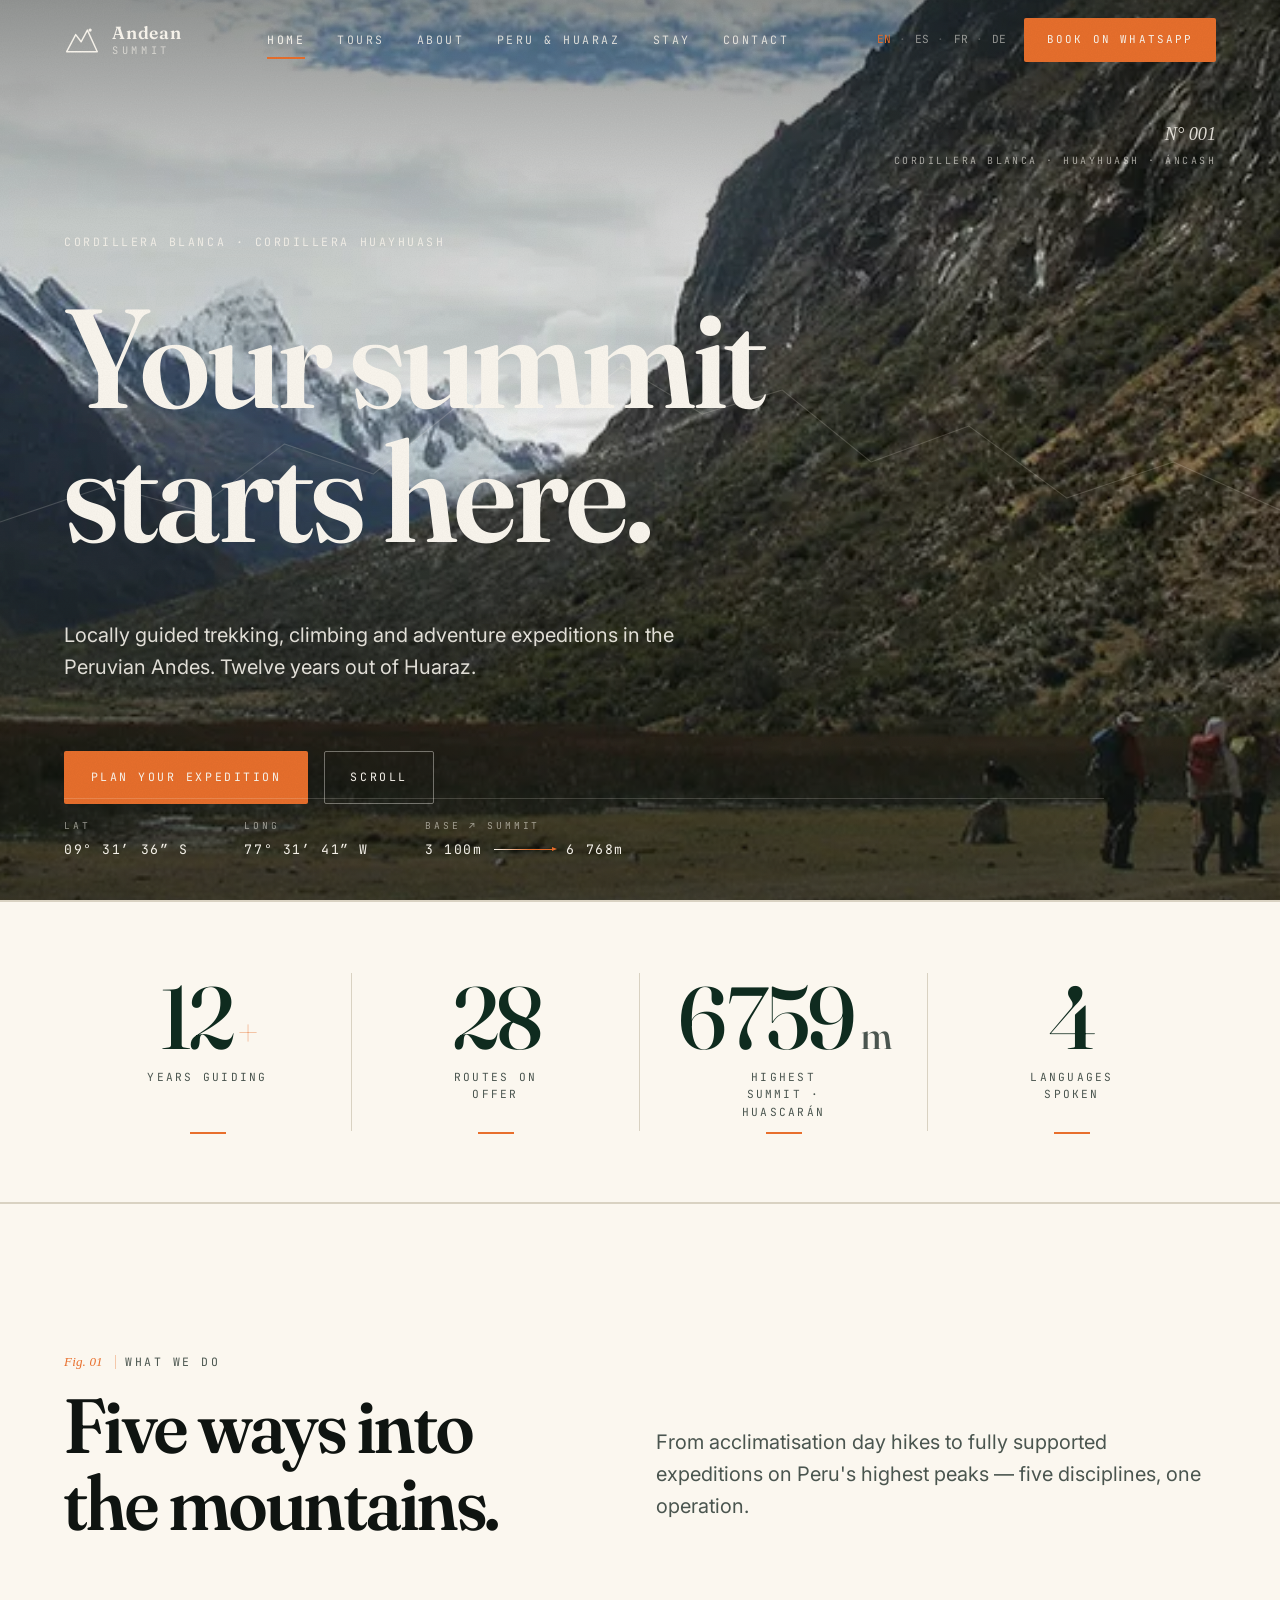
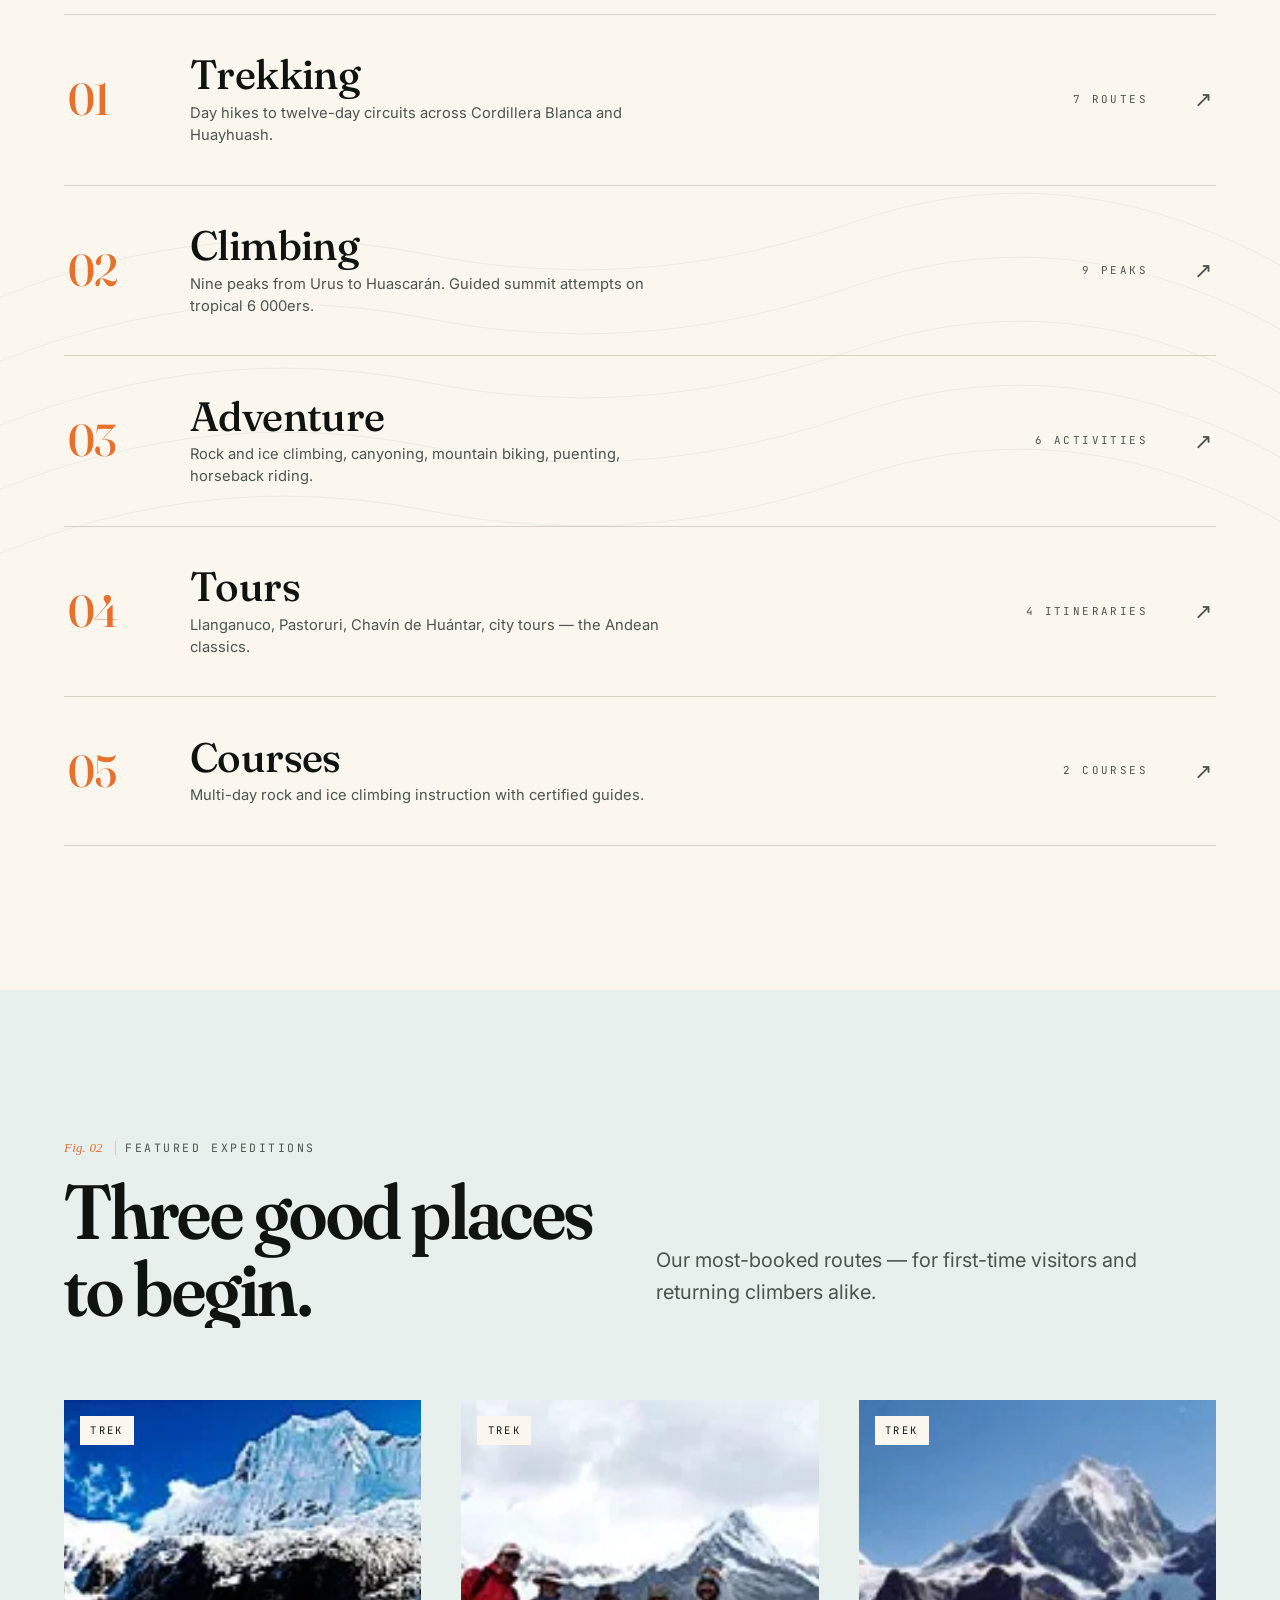
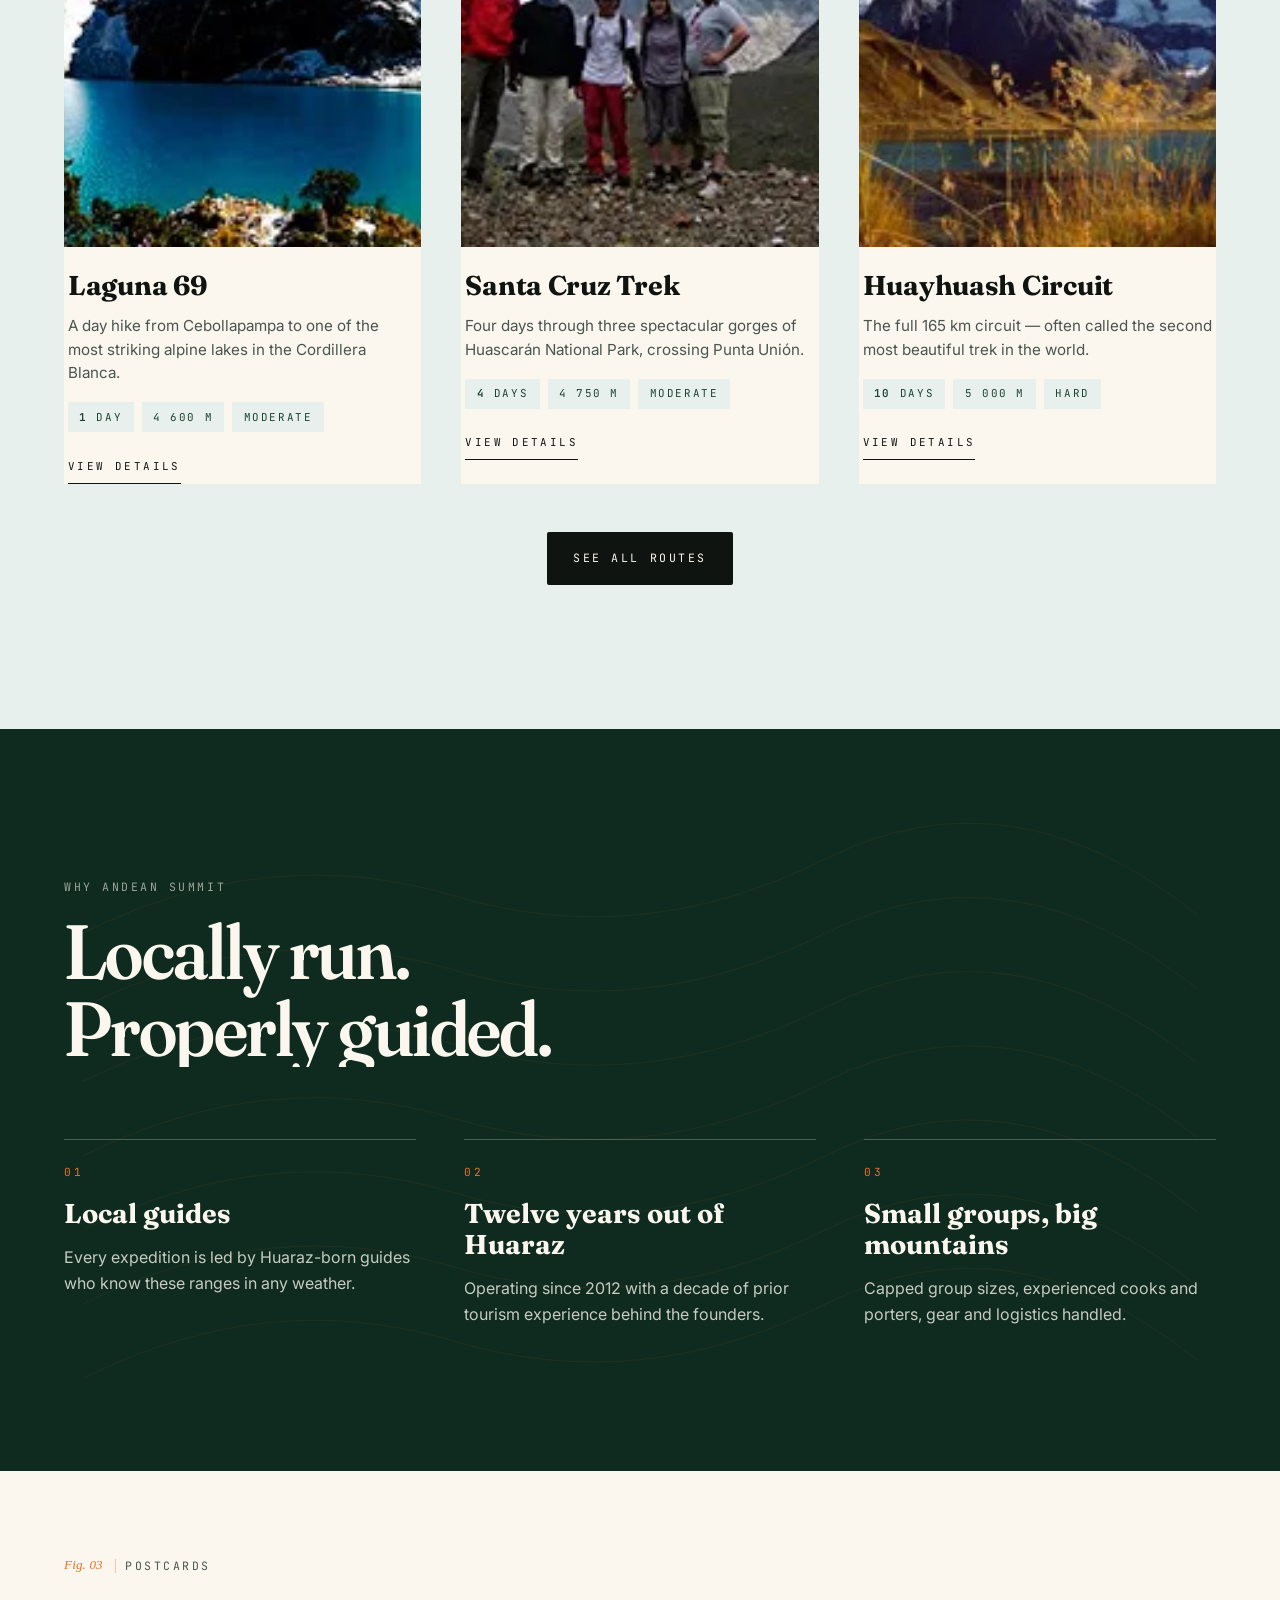
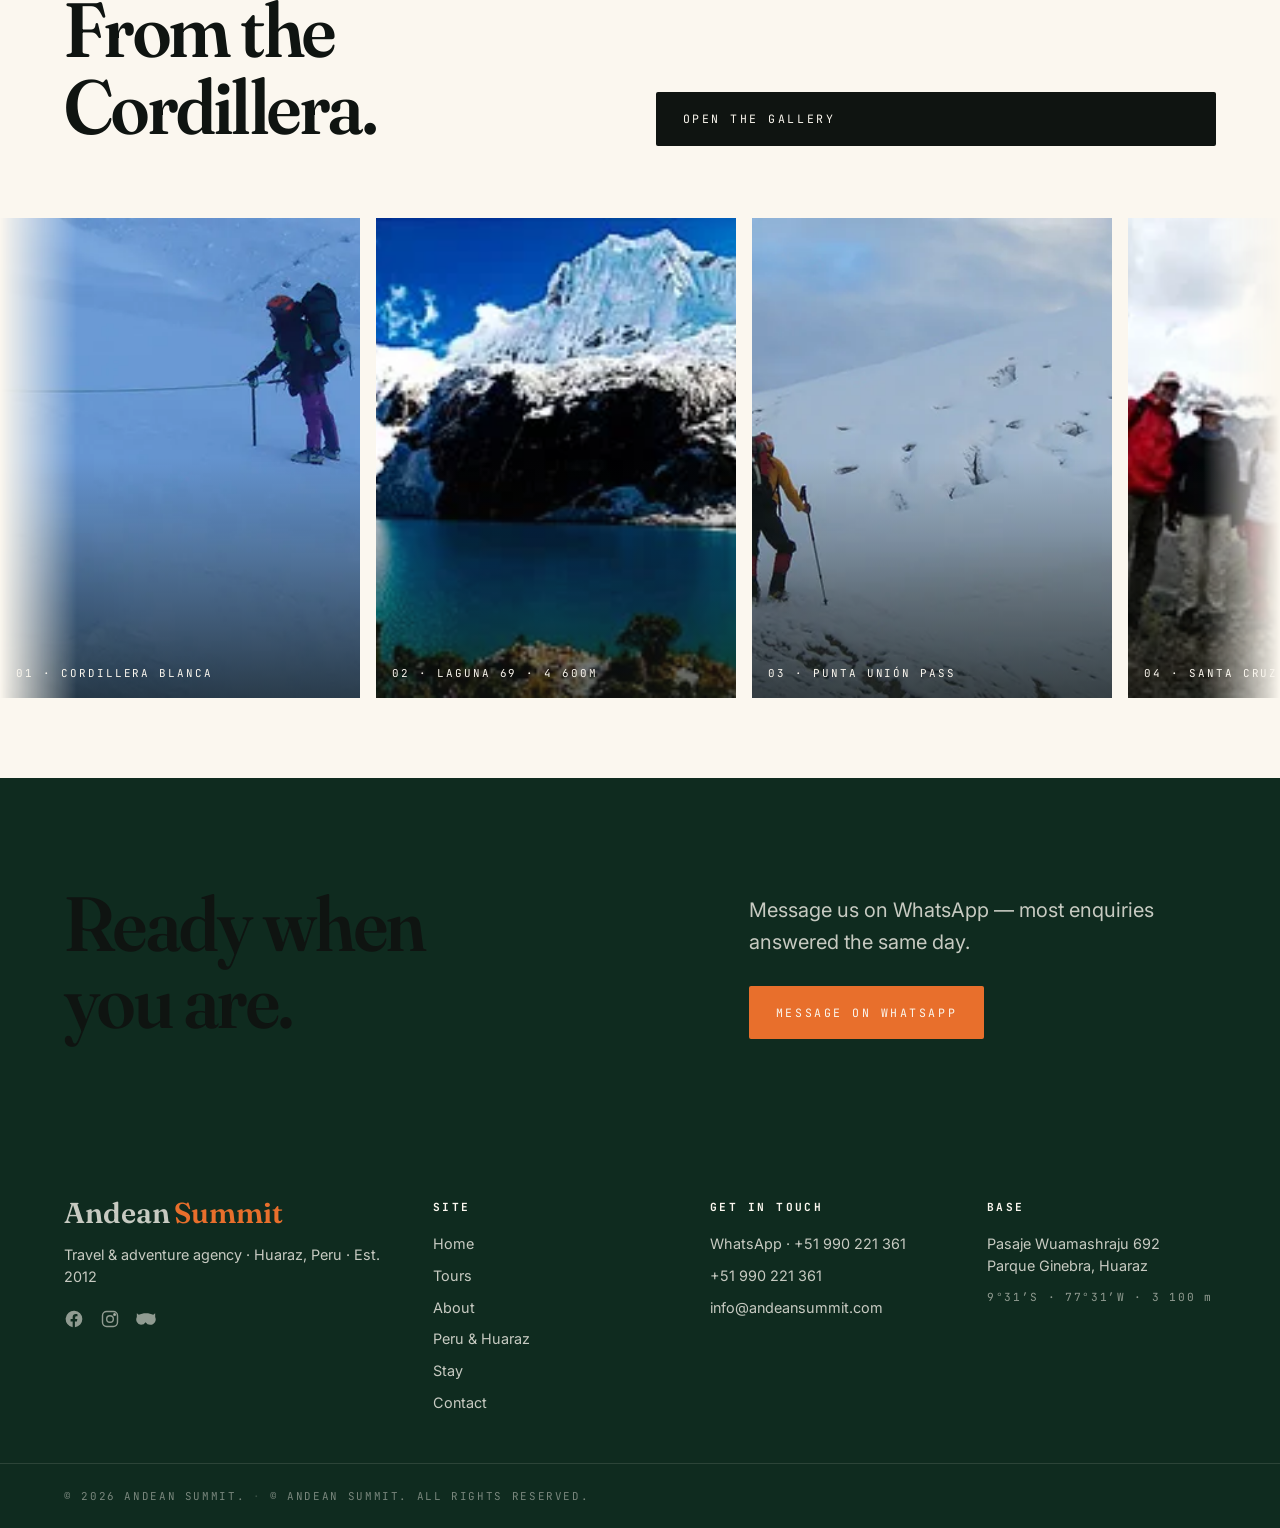
==== commit 3da4d118: "Drop cursor-follow preview; add mobile-friendly stagger reveals, title wipe, hero ken-burns, stats u" ====
--- a/index.html
+++ b/index.html
@@ -107,9 +107,9 @@
         <p class="lede">From acclimatisation day hikes to fully supported expeditions on Peru's highest peaks — five disciplines, one operation.</p>
       </div>
 
-      <ol class="cat-list" data-reveal>
-        <li>
-          <a href="tours.html#trekking" class="cat-row" data-img="images/tours/santa-cruz.webp">
+      <ol class="cat-list">
+        <li data-reveal>
+          <a href="tours.html#trekking" class="cat-row">
             <span class="cat-row-num font-display">01</span>
             <div class="cat-row-body">
               <h3 class="cat-row-name" data-i18n="home.what.trek.title">Trekking</h3>
@@ -119,8 +119,8 @@
             <span class="cat-row-arrow" aria-hidden="true">↗</span>
           </a>
         </li>
-        <li>
-          <a href="tours.html#climbing" class="cat-row" data-img="images/tours/huayhuash.webp">
+        <li data-reveal>
+          <a href="tours.html#climbing" class="cat-row">
             <span class="cat-row-num font-display">02</span>
             <div class="cat-row-body">
               <h3 class="cat-row-name" data-i18n="home.what.climb.title">Climbing</h3>
@@ -130,8 +130,8 @@
             <span class="cat-row-arrow" aria-hidden="true">↗</span>
           </a>
         </li>
-        <li>
-          <a href="tours.html#adventure" class="cat-row" data-img="images/gallery/g1.webp">
+        <li data-reveal>
+          <a href="tours.html#adventure" class="cat-row">
             <span class="cat-row-num font-display">03</span>
             <div class="cat-row-body">
               <h3 class="cat-row-name" data-i18n="home.what.adventure.title">Adventure</h3>
@@ -141,8 +141,8 @@
             <span class="cat-row-arrow" aria-hidden="true">↗</span>
           </a>
         </li>
-        <li>
-          <a href="tours.html#tour" class="cat-row" data-img="images/tours/laguna-69.webp">
+        <li data-reveal>
+          <a href="tours.html#tour" class="cat-row">
             <span class="cat-row-num font-display">04</span>
             <div class="cat-row-body">
               <h3 class="cat-row-name" data-i18n="home.what.tours.title">Tours</h3>
@@ -152,8 +152,8 @@
             <span class="cat-row-arrow" aria-hidden="true">↗</span>
           </a>
         </li>
-        <li>
-          <a href="tours.html#course" class="cat-row" data-img="images/tours/cedros-alpamayo.webp">
+        <li data-reveal>
+          <a href="tours.html#course" class="cat-row">
             <span class="cat-row-num font-display">05</span>
             <div class="cat-row-body">
               <h3 class="cat-row-name" data-i18n="home.what.courses.title">Courses</h3>
@@ -163,8 +163,6 @@
             <span class="cat-row-arrow" aria-hidden="true">↗</span>
           </a>
         </li>
-        <!-- Hover-follow image preview, controlled by JS -->
-        <div class="cat-preview" aria-hidden="true"><div class="cat-preview-inner"></div></div>
       </ol>
     </div>
   </section>
--- a/css/styles.css
+++ b/css/styles.css
@@ -969,26 +969,29 @@
 }
 .cat-row:hover .cat-row-arrow { color: var(--alpine); transform: translate(4px,-4px); }
 
-/* Hover-following image preview (desktop only) */
-.cat-preview {
-  position: absolute;
-  pointer-events: none;
-  width: 360px;
-  height: 460px;
-  top: 0; left: 0;
-  z-index: 5;
+/* Category rows — staggered slide-in (mobile + desktop) */
+.cat-list li[data-reveal] {
   opacity: 0;
-  transform: translate(-50%,-50%) scale(.96);
-  transition: opacity .4s var(--t-base), transform .4s var(--t-base);
-  display: none;
-}
-@media (min-width: 1024px) { .cat-preview { display: block; } }
-.cat-preview.is-on { opacity: 1; transform: translate(-50%,-50%) scale(1); }
-.cat-preview-inner {
-  width: 100%; height: 100%;
-  background: var(--glacier) center/cover no-repeat;
-  box-shadow: var(--shadow-2);
-  border: 8px solid var(--cream);
+  transform: translateY(28px);
+  transition: opacity .85s cubic-bezier(.2,.7,.2,1), transform .85s cubic-bezier(.2,.7,.2,1);
+}
+.cat-list li[data-reveal].is-in { opacity: 1; transform: translateY(0); }
+.cat-list li[data-reveal]:nth-child(1).is-in { transition-delay: 0s; }
+.cat-list li[data-reveal]:nth-child(2).is-in { transition-delay: .08s; }
+.cat-list li[data-reveal]:nth-child(3).is-in { transition-delay: .16s; }
+.cat-list li[data-reveal]:nth-child(4).is-in { transition-delay: .24s; }
+.cat-list li[data-reveal]:nth-child(5).is-in { transition-delay: .32s; }
+
+/* Subtle continuous arrow oscillation on tap/hover (works for both) */
+@keyframes arrowDrift {
+  0%, 100% { transform: translate(0,0); }
+  50%      { transform: translate(3px,-3px); }
+}
+.cat-row:hover .cat-row-arrow,
+.cat-row:active .cat-row-arrow,
+.cat-row:focus-visible .cat-row-arrow {
+  animation: arrowDrift 1.4s ease-in-out infinite;
+  color: var(--alpine);
 }
 
 /* ---------- WHY: topographic mesh overlay ---------- */
@@ -1058,6 +1061,108 @@
 .home-themed .section-header { align-items: end; }
 .home-themed .section-header .display { font-variation-settings: 'opsz' 144, 'SOFT' 50; }
 
+/* ---------- Mobile-friendly motion (no hover required) ---------- */
+
+/* Hero peak dot — softly pulses after the ridge finishes drawing */
+.hero-topo circle {
+  animation: fadePeak .8s ease 2.8s forwards, peakPulse 3.2s ease-in-out 3.6s infinite;
+  transform-origin: 700px 30px;
+}
+@keyframes peakPulse {
+  0%, 100% { transform: scale(1);   filter: drop-shadow(0 0 0 transparent); }
+  50%      { transform: scale(1.6); filter: drop-shadow(0 0 6px var(--alpine)); }
+}
+
+/* Subtle ken-burns drift on the hero background image */
+.home-themed .hero-bg {
+  animation: heroDrift 18s ease-in-out infinite alternate;
+}
+@keyframes heroDrift {
+  from { transform: scale(1.06) translate(0, 0); }
+  to   { transform: scale(1.10) translate(-1.2%, -1.2%); }
+}
+
+/* Stats — accent underline grows in beneath each number */
+.stat { position: relative; padding-bottom: .6rem; }
+.stat::after {
+  content: '';
+  position: absolute;
+  left: 50%; bottom: -.2rem;
+  width: 0; height: 2px;
+  background: var(--alpine);
+  transform: translateX(-50%);
+  transition: width 1.6s cubic-bezier(.2,.7,.2,1) .3s;
+}
+.stats-grid.is-in .stat::after { width: 36px; }
+
+/* Featured tour cards — staggered reveal */
+.section--glacier .tour-card[data-reveal] {
+  opacity: 0;
+  transform: translateY(28px);
+  transition: opacity .85s cubic-bezier(.2,.7,.2,1), transform .85s cubic-bezier(.2,.7,.2,1);
+}
+.section--glacier .tour-card[data-reveal].is-in { opacity: 1; transform: translateY(0); }
+.section--glacier .tour-grid .tour-card:nth-child(1).is-in { transition-delay: 0s; }
+.section--glacier .tour-grid .tour-card:nth-child(2).is-in { transition-delay: .12s; }
+.section--glacier .tour-grid .tour-card:nth-child(3).is-in { transition-delay: .24s; }
+
+/* Why cards — staggered, with a left-edge line growing in */
+.why-card[data-reveal] {
+  opacity: 0;
+  transform: translateY(28px);
+  transition: opacity .9s cubic-bezier(.2,.7,.2,1), transform .9s cubic-bezier(.2,.7,.2,1);
+  position: relative;
+}
+.why-card[data-reveal].is-in { opacity: 1; transform: translateY(0); }
+.section--dark .why-grid .why-card:nth-child(1).is-in { transition-delay: 0s; }
+.section--dark .why-grid .why-card:nth-child(2).is-in { transition-delay: .12s; }
+.section--dark .why-grid .why-card:nth-child(3).is-in { transition-delay: .24s; }
+
+/* Title wipe — section h2s reveal with a soft horizontal mask */
+.home-themed .section-header[data-reveal] .display {
+  background: linear-gradient(90deg, var(--ink) 0%, var(--ink) 50%, rgba(15,20,17,.08) 50.01%, rgba(15,20,17,.08) 100%);
+  background-size: 200% 100%;
+  background-position: 100% 0;
+  -webkit-background-clip: text; background-clip: text;
+  -webkit-text-fill-color: transparent; color: transparent;
+  transition: background-position 1.2s cubic-bezier(.2,.7,.2,1) .15s;
+}
+.home-themed .section-header[data-reveal].is-in .display { background-position: 0 0; }
+.section--dark .section-header[data-reveal] .display {
+  background: linear-gradient(90deg, var(--cream) 0%, var(--cream) 50%, rgba(251,247,239,.18) 50.01%, rgba(251,247,239,.18) 100%);
+  background-size: 200% 100%;
+  background-position: 100% 0;
+  -webkit-background-clip: text; background-clip: text;
+  -webkit-text-fill-color: transparent;
+}
+
+/* Fig-tag tiny dash slides out on reveal */
+.section-header[data-reveal] .fig-tag {
+  display: inline-block;
+  opacity: 0;
+  transform: translateX(-6px);
+  transition: opacity .7s ease .1s, transform .7s cubic-bezier(.2,.7,.2,1) .1s;
+}
+.section-header[data-reveal].is-in .fig-tag { opacity: 1; transform: translateX(0); }
+
+/* Tour card image — slow zoom in on scroll into view (mobile-friendly) */
+.tour-card[data-reveal] .tour-media img {
+  transform: scale(1.08);
+  transition: transform 2s cubic-bezier(.2,.7,.2,1);
+}
+.tour-card[data-reveal].is-in .tour-media img { transform: scale(1); }
+
+/* Reduced-motion: kill everything new above */
+@media (prefers-reduced-motion: reduce) {
+  .hero-bg, .hero-topo circle,
+  .home-themed .section-header[data-reveal] .display { animation: none !important; }
+  .home-themed .section-header[data-reveal] .display,
+  .section--dark .section-header[data-reveal] .display {
+    background: none; -webkit-text-fill-color: currentColor; color: inherit;
+  }
+  .stat::after { transition: none; width: 36px; }
+}
+
 /* ---------- Reduced motion overrides ---------- */
 @media (prefers-reduced-motion: reduce) {
   .hero-topo path { stroke-dashoffset: 0 !important; animation: none !important; }
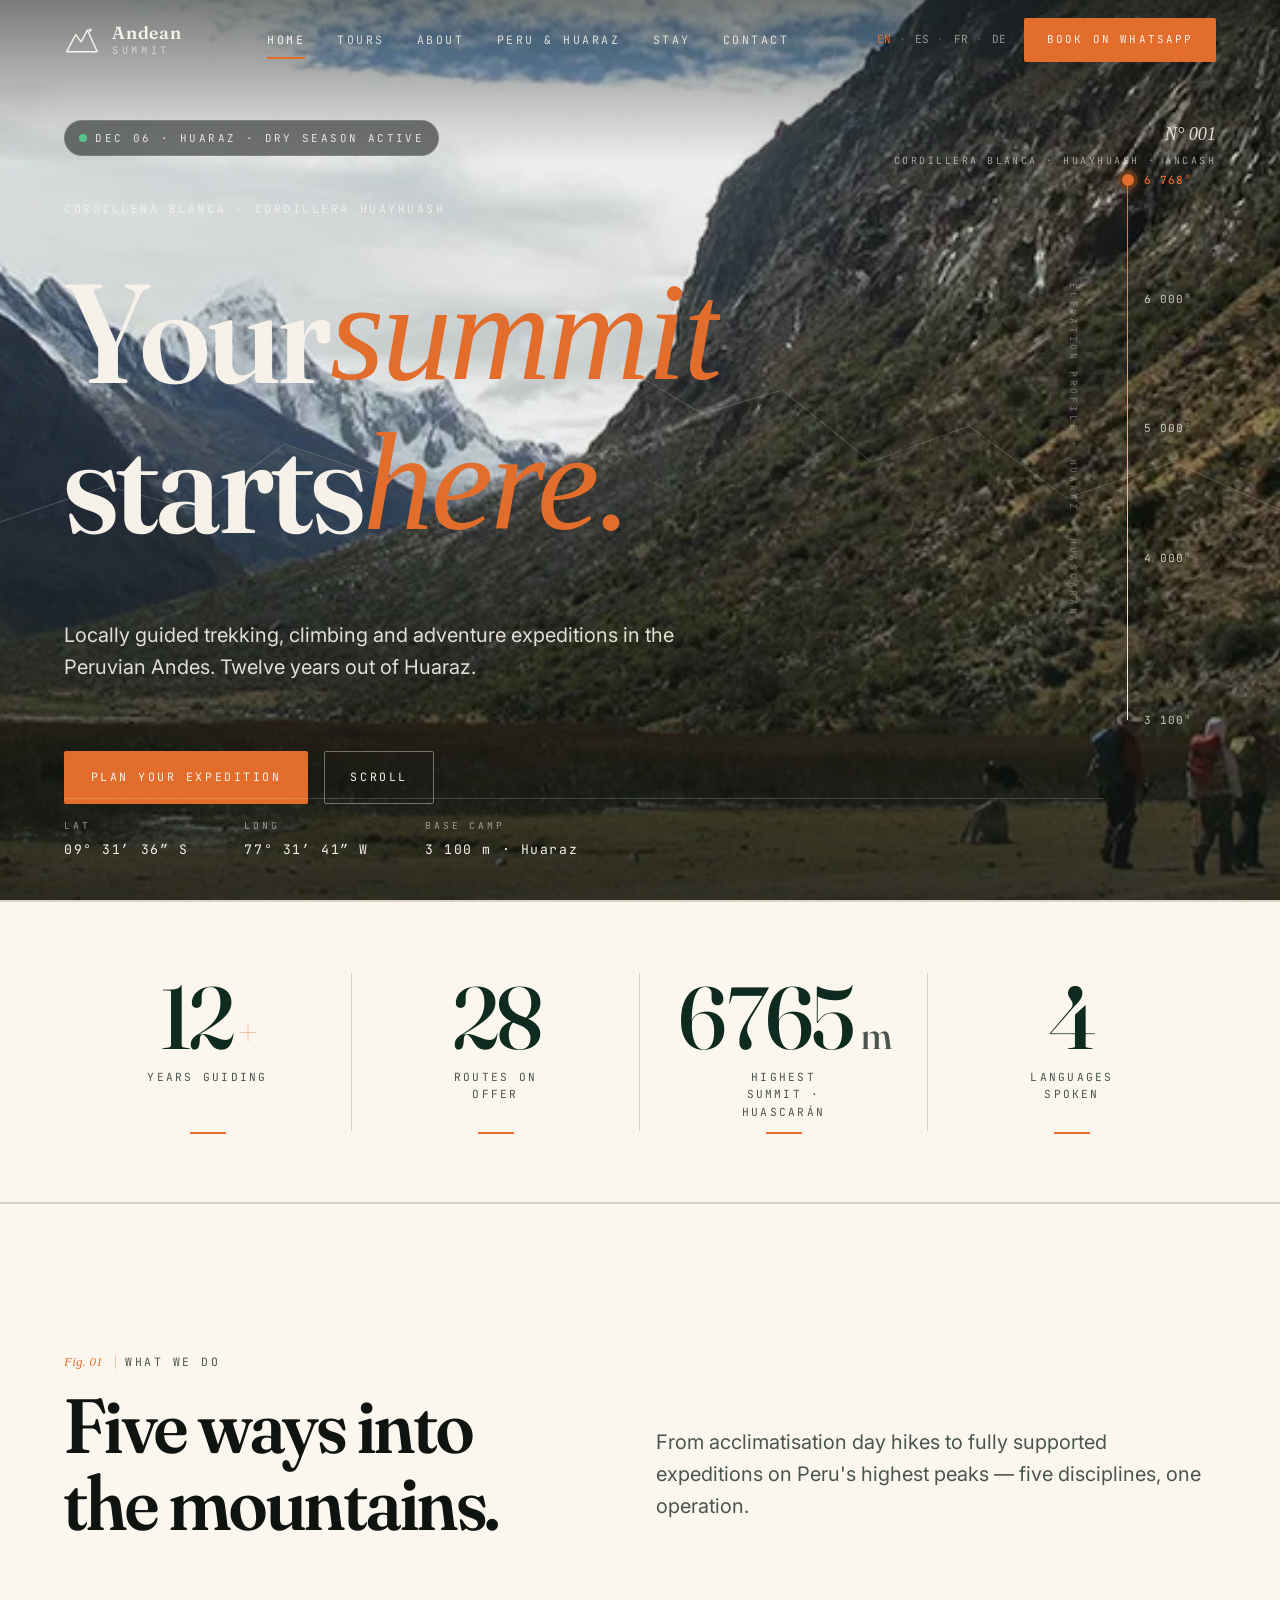
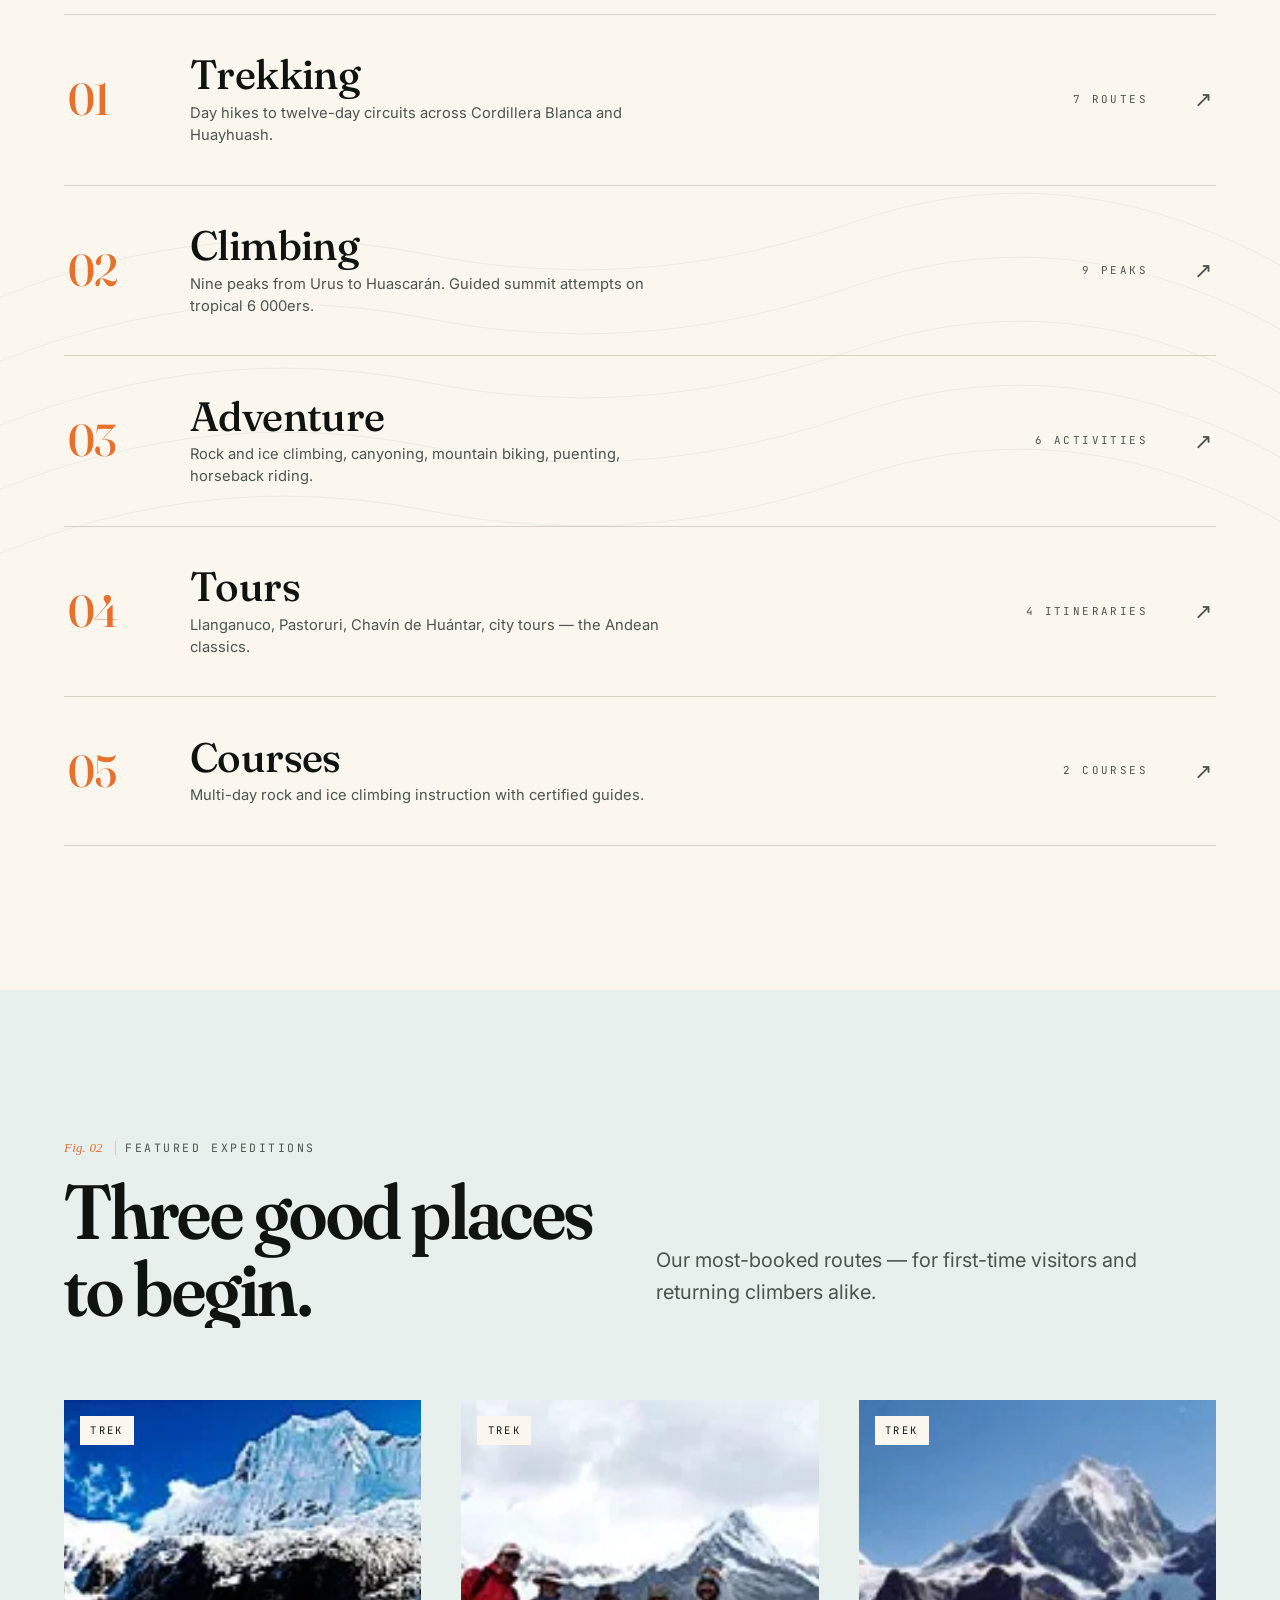
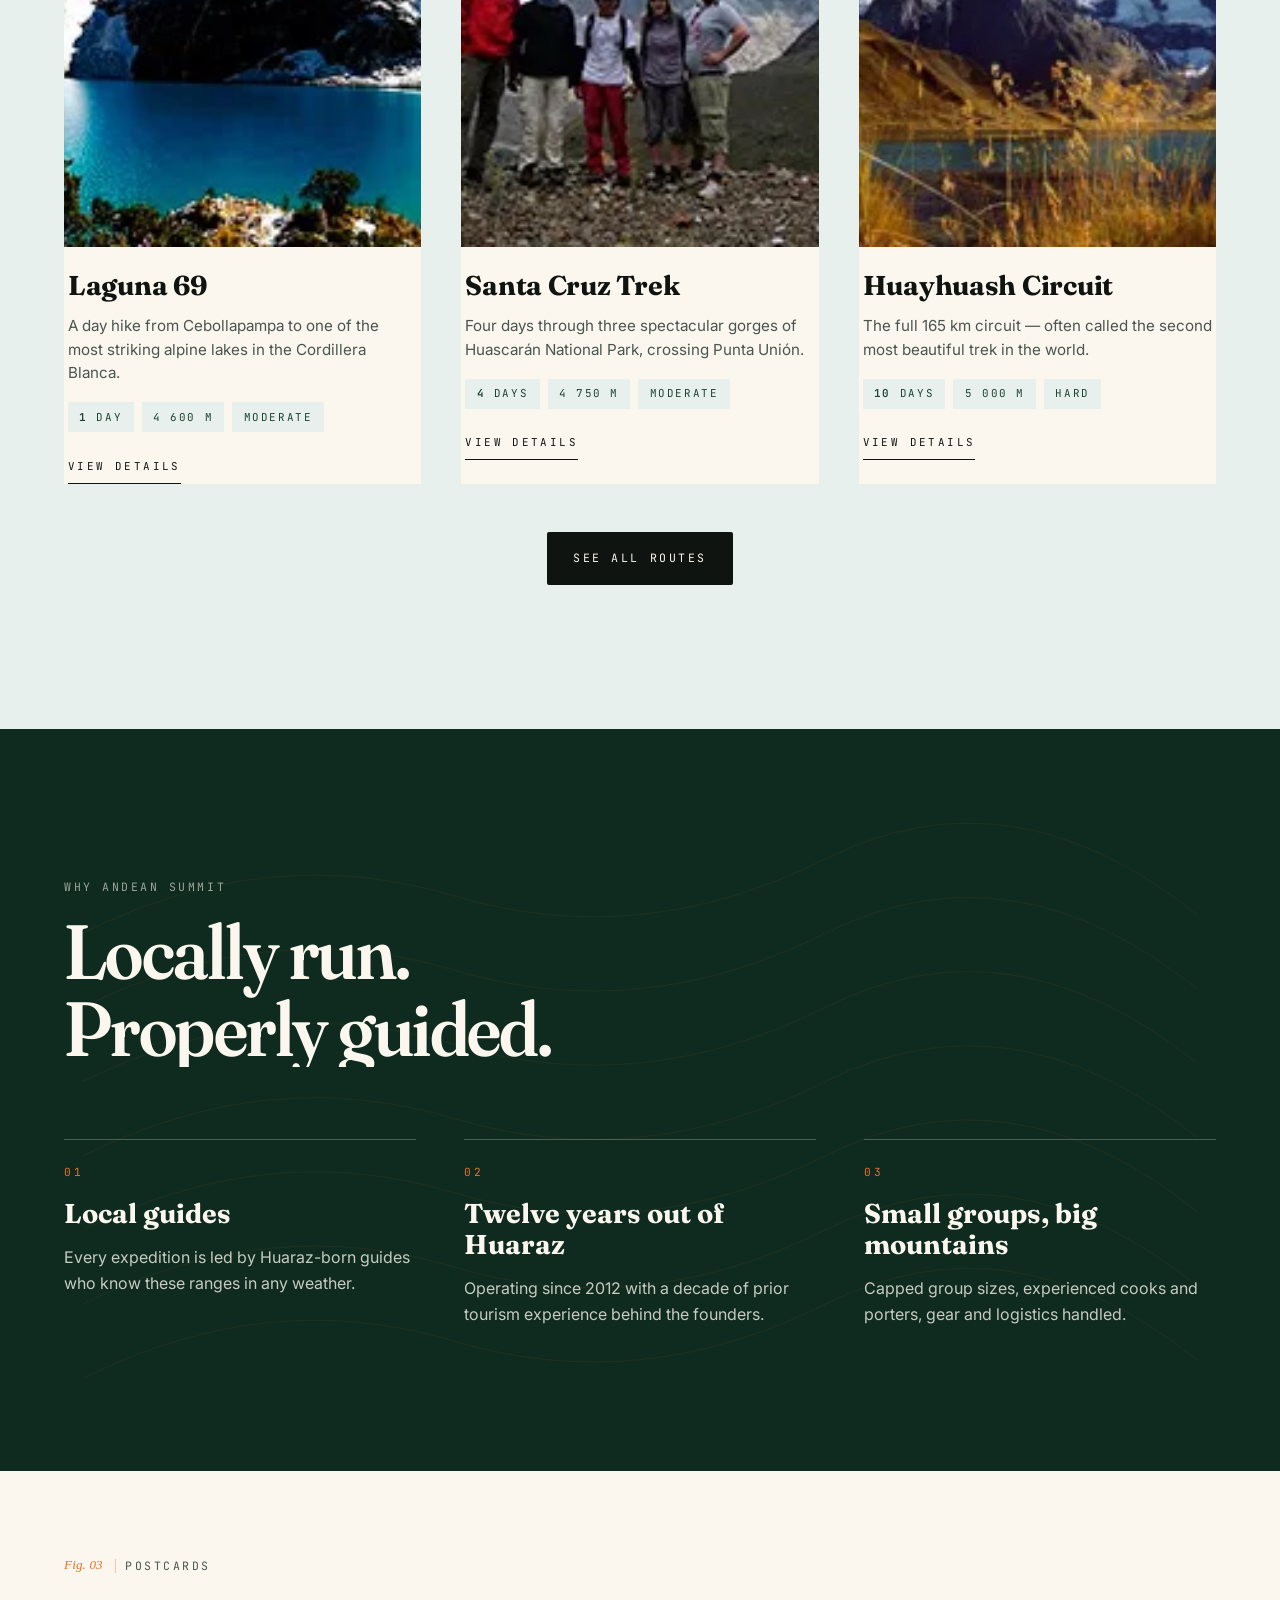
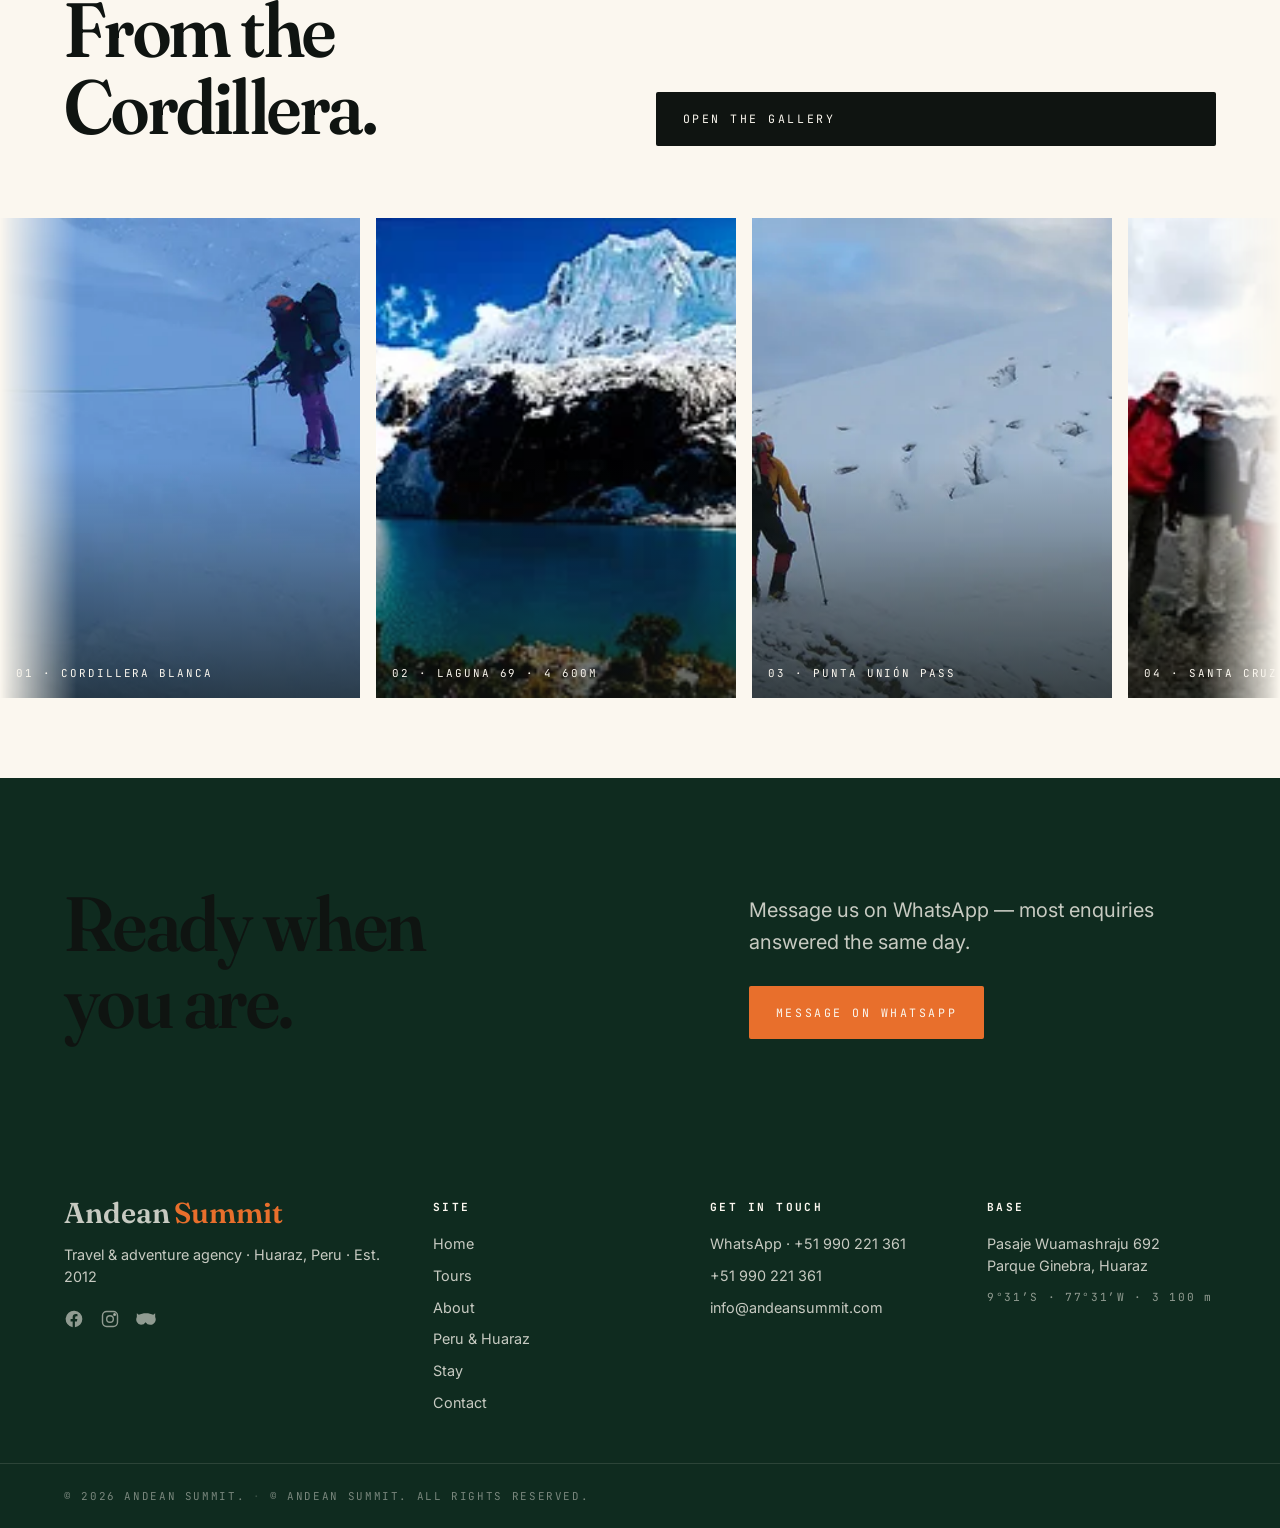
==== commit 9e2ed14a: "Hero glow-up: word-mask reveal, italic accent, altitude scale animation, live TODAY badge, cinematic" ====
--- a/index.html
+++ b/index.html
@@ -30,6 +30,10 @@
   <header class="hero" data-hero>
     <div class="hero-bg" style="background-image:url('images/hero/home-hero.webp');" role="img" aria-label="Cordillera Blanca peaks"></div>
 
+    <!-- Cinematic letterbox bars that retract on load -->
+    <div class="hero-bar hero-bar--top" aria-hidden="true"></div>
+    <div class="hero-bar hero-bar--bot" aria-hidden="true"></div>
+
     <!-- Topographic ridgeline drawn over hero -->
     <svg class="hero-topo" viewBox="0 0 1440 200" preserveAspectRatio="none" aria-hidden="true">
       <path d="M0 160 L120 130 L220 150 L320 95 L420 120 L520 60 L600 88 L700 30 L790 70 L880 50 L980 110 L1090 80 L1200 140 L1320 110 L1440 150"
@@ -37,23 +41,48 @@
       <circle cx="700" cy="30" r="3" fill="currentColor"/>
     </svg>
 
+    <!-- TODAY badge — top-left, gives a "live operation" feel -->
+    <div class="hero-today">
+      <span class="today-dot" aria-hidden="true"></span>
+      <span class="today-meta"><span id="todayDate">Today</span> · Huaraz · <span data-i18n="home.hero.season">Dry season active</span></span>
+    </div>
+
     <!-- Magazine label, top right -->
     <div class="hero-issue">
       <span class="issue-num">N°&nbsp;001</span>
       <span class="issue-meta">Cordillera Blanca · Huayhuash · Áncash</span>
     </div>
 
+    <!-- Vertical altitude scale, right side desktop -->
+    <div class="hero-scale" aria-hidden="true">
+      <div class="scale-track">
+        <div class="scale-fill"></div>
+        <div class="scale-dot"></div>
+      </div>
+      <div class="scale-marks">
+        <span style="--p:0">3 100<sup>m</sup></span>
+        <span style="--p:.30">4 000<sup>m</sup></span>
+        <span style="--p:.54">5 000<sup>m</sup></span>
+        <span style="--p:.78">6 000<sup>m</sup></span>
+        <span style="--p:1">6 768<sup>m</sup></span>
+      </div>
+      <span class="scale-label">Elevation profile · Huaraz → Huascarán</span>
+    </div>
+
     <div class="hero-inner">
       <span class="kicker" data-i18n="home.hero.kicker">Cordillera Blanca · Cordillera Huayhuash</span>
-      <h1 class="display display-xl font-display" data-i18n="home.hero.title">Your summit<br>starts here.</h1>
+      <h1 class="display display-xl font-display" data-word-reveal data-i18n="home.hero.title">Your <em>summit</em><br>starts <em>here.</em></h1>
       <p class="lede" data-i18n="home.hero.sub">Locally guided trekking, climbing and adventure expeditions in the Peruvian Andes. Twelve years out of Huaraz.</p>
       <div class="hero-actions">
-        <a href="tours.html" class="btn btn-primary" data-i18n="home.hero.cta">Plan your expedition</a>
+        <a href="tours.html" class="btn btn-primary" data-i18n="home.hero.cta">
+          <span data-i18n="home.hero.cta">Plan your expedition</span>
+          <svg width="14" height="14" viewBox="0 0 24 24" fill="none" stroke="currentColor" stroke-width="2" aria-hidden="true"><path d="M5 12h14M13 5l7 7-7 7"/></svg>
+        </a>
         <a href="#what" class="btn btn-ghost" data-i18n="home.hero.scroll">Scroll</a>
       </div>
     </div>
 
-    <!-- Coordinate / altitude readout, bottom-left corner -->
+    <!-- Coordinate readout, bottom-left -->
     <div class="hero-readout">
       <div class="ro-group">
         <span class="ro-label">Lat</span>
@@ -63,9 +92,9 @@
         <span class="ro-label">Long</span>
         <span class="ro-val">77° 31′ 41″ W</span>
       </div>
-      <div class="ro-group ro-group--alt">
-        <span class="ro-label">Base ↗ Summit</span>
-        <span class="ro-val ro-val--scale">3 100m <span class="ro-tick"></span> 6 768m</span>
+      <div class="ro-group">
+        <span class="ro-label">Base camp</span>
+        <span class="ro-val">3 100 m · Huaraz</span>
       </div>
     </div>
 
--- a/css/styles.css
+++ b/css/styles.css
@@ -729,6 +729,176 @@
 /* ---------- HERO additions ---------- */
 .home-themed .hero { min-height: 100svh; }
 
+/* Brighter, more cinematic gradient — tightened to a darker top-bar + bottom-only fade */
+.home-themed .hero::after {
+  background:
+    linear-gradient(180deg, rgba(15,20,17,.55) 0%, rgba(15,20,17,.05) 18%, rgba(15,20,17,.05) 55%, rgba(15,20,17,.78) 100%) !important;
+}
+
+/* Cinematic letterbox bars — retract on load */
+.hero-bar {
+  position: absolute; left: 0; right: 0;
+  background: var(--ink);
+  z-index: 3;
+  height: 0;
+  pointer-events: none;
+  animation: barRetract .9s cubic-bezier(.6,0,.2,1) .2s forwards;
+}
+.hero-bar--top { top: 0; height: 18vh; transform-origin: top; }
+.hero-bar--bot { bottom: 0; height: 12vh; transform-origin: bottom; }
+@keyframes barRetract {
+  from { transform: scaleY(1); }
+  to   { transform: scaleY(0); }
+}
+.hero-bar--top { animation-name: barTopRetract; }
+.hero-bar--bot { animation-name: barBotRetract; }
+@keyframes barTopRetract { from { transform: scaleY(1); } to { transform: scaleY(0); } }
+@keyframes barBotRetract { from { transform: scaleY(1); } to { transform: scaleY(0); } }
+
+/* TODAY badge — top-left, "live operation" feel */
+.hero-today {
+  position: absolute;
+  top: 6.5rem; left: var(--pad);
+  z-index: 2;
+  display: inline-flex; align-items: center; gap: .55rem;
+  padding: .55rem .85rem;
+  background: rgba(15,20,17,.55);
+  backdrop-filter: blur(8px);
+  border: 1px solid rgba(251,247,239,.15);
+  border-radius: 999px;
+  color: rgba(251,247,239,.9);
+  font-family: 'JetBrains Mono', monospace;
+  font-size: .62rem;
+  letter-spacing: .22em;
+  text-transform: uppercase;
+  opacity: 0;
+  transform: translateY(-6px);
+  animation: todayFade .8s ease 1.2s forwards;
+}
+@media (min-width: 768px)  { .hero-today { top: 7rem;   left: var(--pad-md); } }
+@media (min-width: 1024px) { .hero-today { top: 7.5rem; left: var(--pad-lg); font-size: .68rem; } }
+.today-dot {
+  width: 8px; height: 8px; border-radius: 50%;
+  background: #5BC78F;
+  box-shadow: 0 0 0 0 rgba(91,199,143,.6);
+  animation: todayPulse 1.8s ease-out infinite;
+  flex-shrink: 0;
+}
+@keyframes todayPulse {
+  0%   { box-shadow: 0 0 0 0 rgba(91,199,143,.5); }
+  70%  { box-shadow: 0 0 0 10px rgba(91,199,143,0); }
+  100% { box-shadow: 0 0 0 0 rgba(91,199,143,0); }
+}
+@keyframes todayFade { to { opacity: 1; transform: translateY(0); } }
+
+/* ---------- Vertical altitude scale (right side desktop) ---------- */
+.hero-scale {
+  position: absolute;
+  right: var(--pad-lg);
+  top: 50%;
+  transform: translateY(-50%);
+  z-index: 2;
+  display: none;
+  align-items: stretch;
+  gap: 1rem;
+  color: rgba(251,247,239,.78);
+  height: 60vh;
+  max-height: 540px;
+}
+@media (min-width: 1280px) { .hero-scale { display: flex; } }
+.scale-track {
+  position: relative;
+  width: 1px;
+  background: rgba(251,247,239,.18);
+  flex-shrink: 0;
+}
+.scale-fill {
+  position: absolute;
+  left: 0; right: 0; top: 0;
+  height: 0;
+  background: linear-gradient(180deg, var(--alpine) 0%, var(--cream) 100%);
+  animation: scaleClimb 3.4s cubic-bezier(.4,.1,.2,1) 1.6s forwards;
+}
+.scale-dot {
+  position: absolute;
+  left: 50%;
+  top: 0;
+  width: 12px; height: 12px;
+  border-radius: 50%;
+  background: var(--alpine);
+  box-shadow: 0 0 0 4px rgba(232,111,44,.25), 0 0 14px rgba(232,111,44,.7);
+  transform: translate(-50%, -50%) scale(0);
+  animation: scaleDot 3.4s cubic-bezier(.4,.1,.2,1) 1.6s forwards;
+}
+@keyframes scaleClimb { to { height: 100%; } }
+@keyframes scaleDot {
+  0%   { transform: translate(-50%, -50%) scale(0); top: 100%; }
+  10%  { transform: translate(-50%, -50%) scale(1); }
+  100% { transform: translate(-50%, -50%) scale(1); top: 0; }
+}
+.scale-marks {
+  position: relative;
+  width: 4.5rem;
+  font-family: 'JetBrains Mono', monospace;
+  font-size: .7rem;
+  letter-spacing: .1em;
+}
+.scale-marks span {
+  position: absolute;
+  left: 0;
+  top: calc((1 - var(--p)) * 100%);
+  transform: translateY(-50%);
+  white-space: nowrap;
+  opacity: 0;
+  animation: markFade .5s ease forwards;
+}
+.scale-marks span sup { font-size: .7em; opacity: .7; }
+.scale-marks span:nth-child(1) { animation-delay: 1.6s; }
+.scale-marks span:nth-child(2) { animation-delay: 2.3s; }
+.scale-marks span:nth-child(3) { animation-delay: 3.0s; }
+.scale-marks span:nth-child(4) { animation-delay: 3.7s; }
+.scale-marks span:nth-child(5) { animation-delay: 4.4s; color: var(--alpine); font-weight: 500; }
+@keyframes markFade { to { opacity: 1; } }
+
+.scale-label {
+  position: absolute;
+  right: -1.5rem;
+  top: 50%;
+  transform: translateY(-50%) rotate(90deg);
+  transform-origin: center;
+  font-family: 'JetBrains Mono', monospace;
+  font-size: .58rem;
+  letter-spacing: .3em;
+  text-transform: uppercase;
+  color: rgba(251,247,239,.4);
+  white-space: nowrap;
+}
+
+/* ---------- Headline word-mask reveal ---------- */
+[data-word-reveal] .w {
+  display: inline-block;
+  overflow: hidden;
+  vertical-align: bottom;
+  line-height: 1;
+  padding-bottom: .04em; /* prevent descender clipping */
+}
+[data-word-reveal] .wi {
+  display: inline-block;
+  transform: translateY(110%);
+  transition: transform 1.1s cubic-bezier(.2,.7,.2,1);
+}
+[data-word-reveal].is-revealed .w .wi {
+  transform: translateY(0);
+  transition-delay: calc(var(--i, 0) * .12s + .35s);
+}
+[data-word-reveal] .w.w--em .wi {
+  font-style: italic;
+  font-weight: 500;
+  color: var(--alpine);
+  font-variation-settings: 'opsz' 144, 'SOFT' 80;
+}
+.section--dark [data-word-reveal] .w.w--em .wi { color: var(--alpine); }
+
 /* Topographic ridgeline drawn over the hero */
 .hero-topo {
   position: absolute;
@@ -1161,6 +1331,11 @@
     background: none; -webkit-text-fill-color: currentColor; color: inherit;
   }
   .stat::after { transition: none; width: 36px; }
+  .hero-bar, .scale-fill, .scale-dot, .scale-marks span, .hero-today { animation: none !important; opacity: 1 !important; transform: none !important; }
+  .hero-bar { display: none; }
+  .scale-fill { height: 100% !important; }
+  .scale-dot { top: 0 !important; transform: translate(-50%, -50%) scale(1) !important; }
+  [data-word-reveal] .wi { transform: none !important; transition: none !important; }
 }
 
 /* ---------- Reduced motion overrides ---------- */
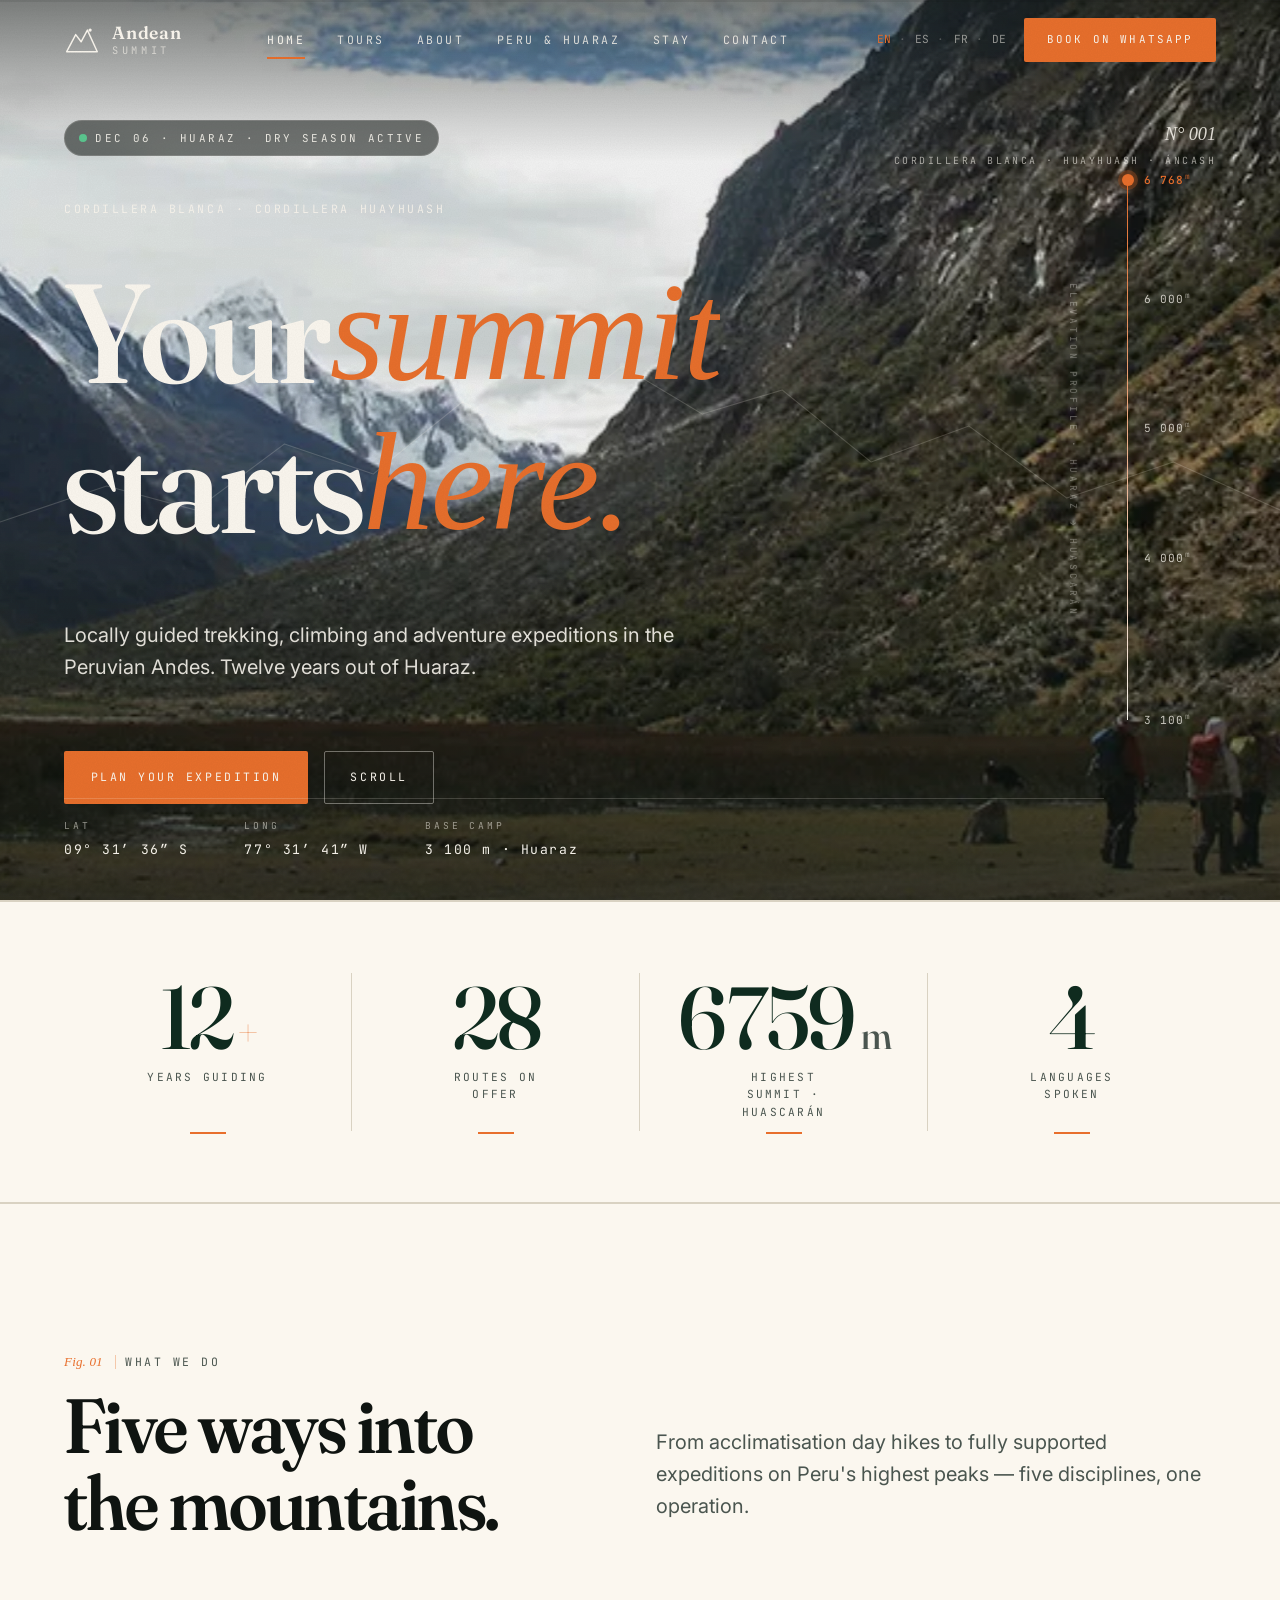
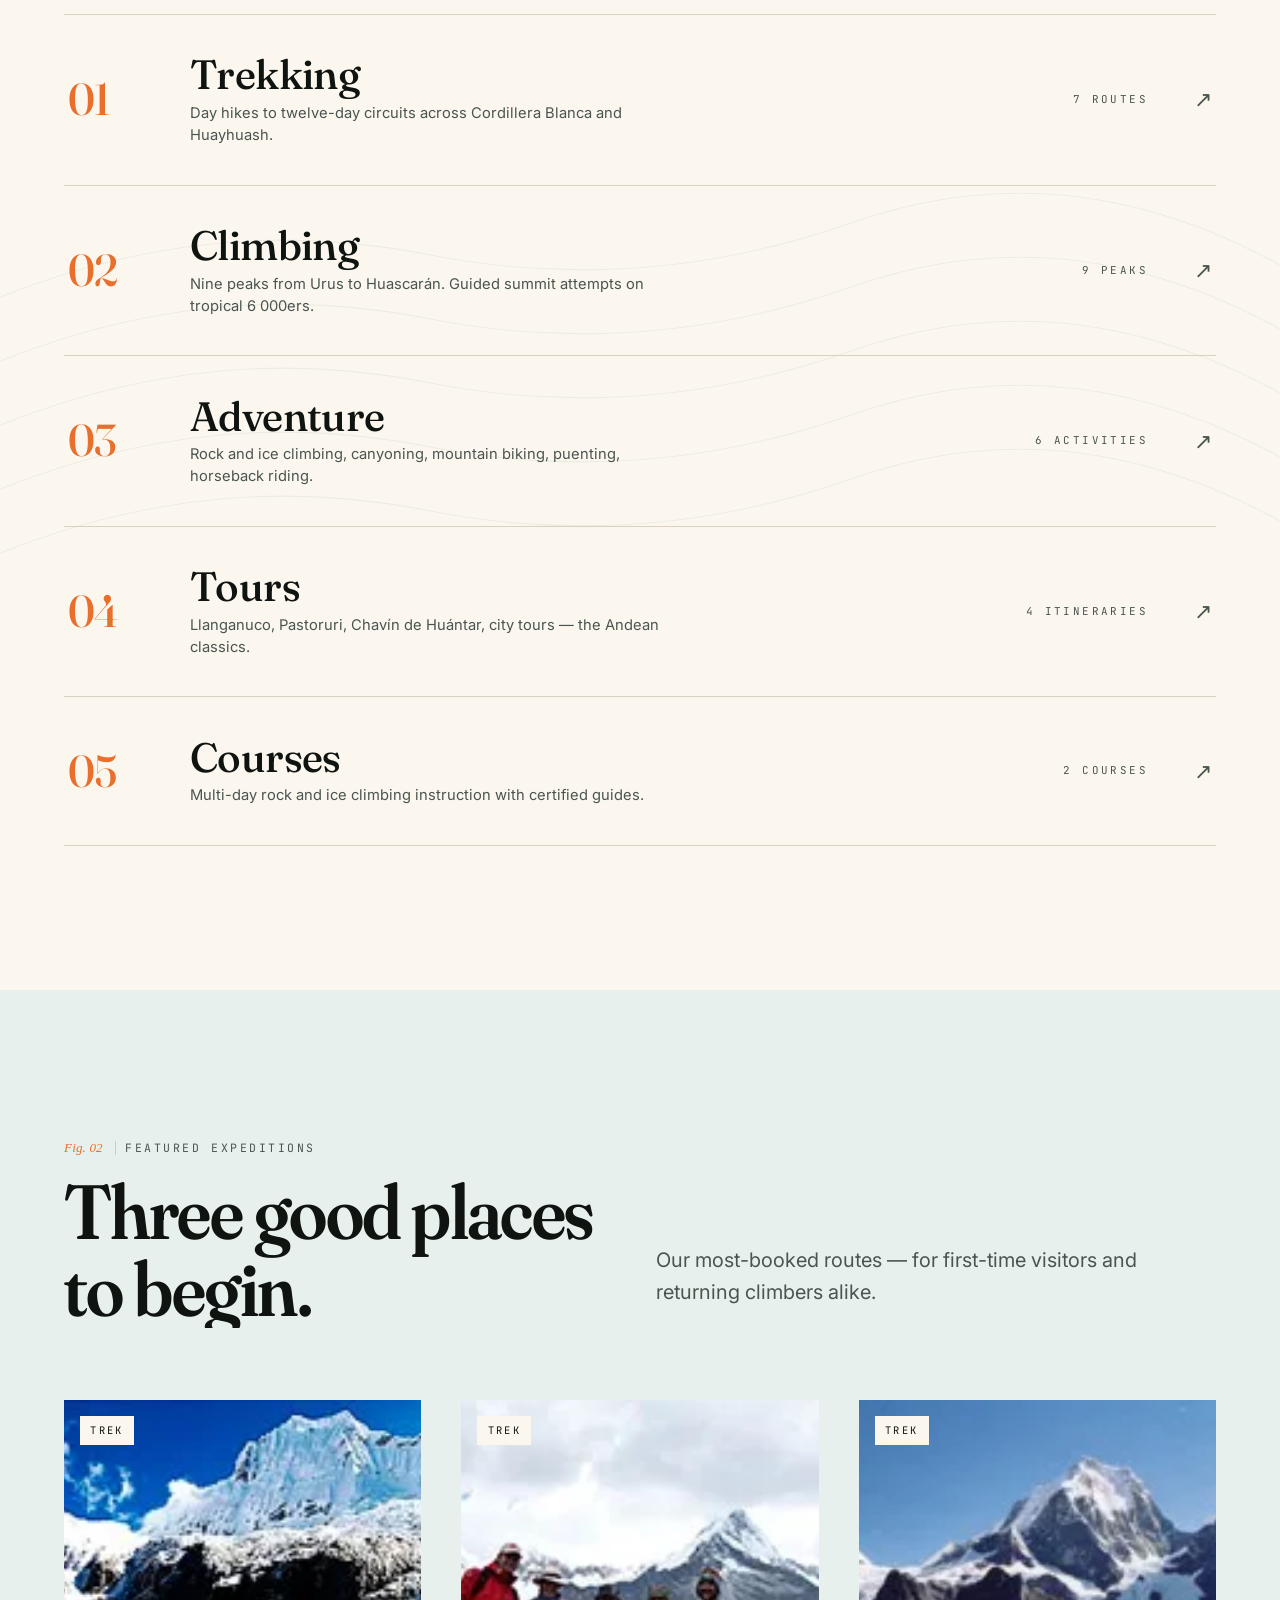
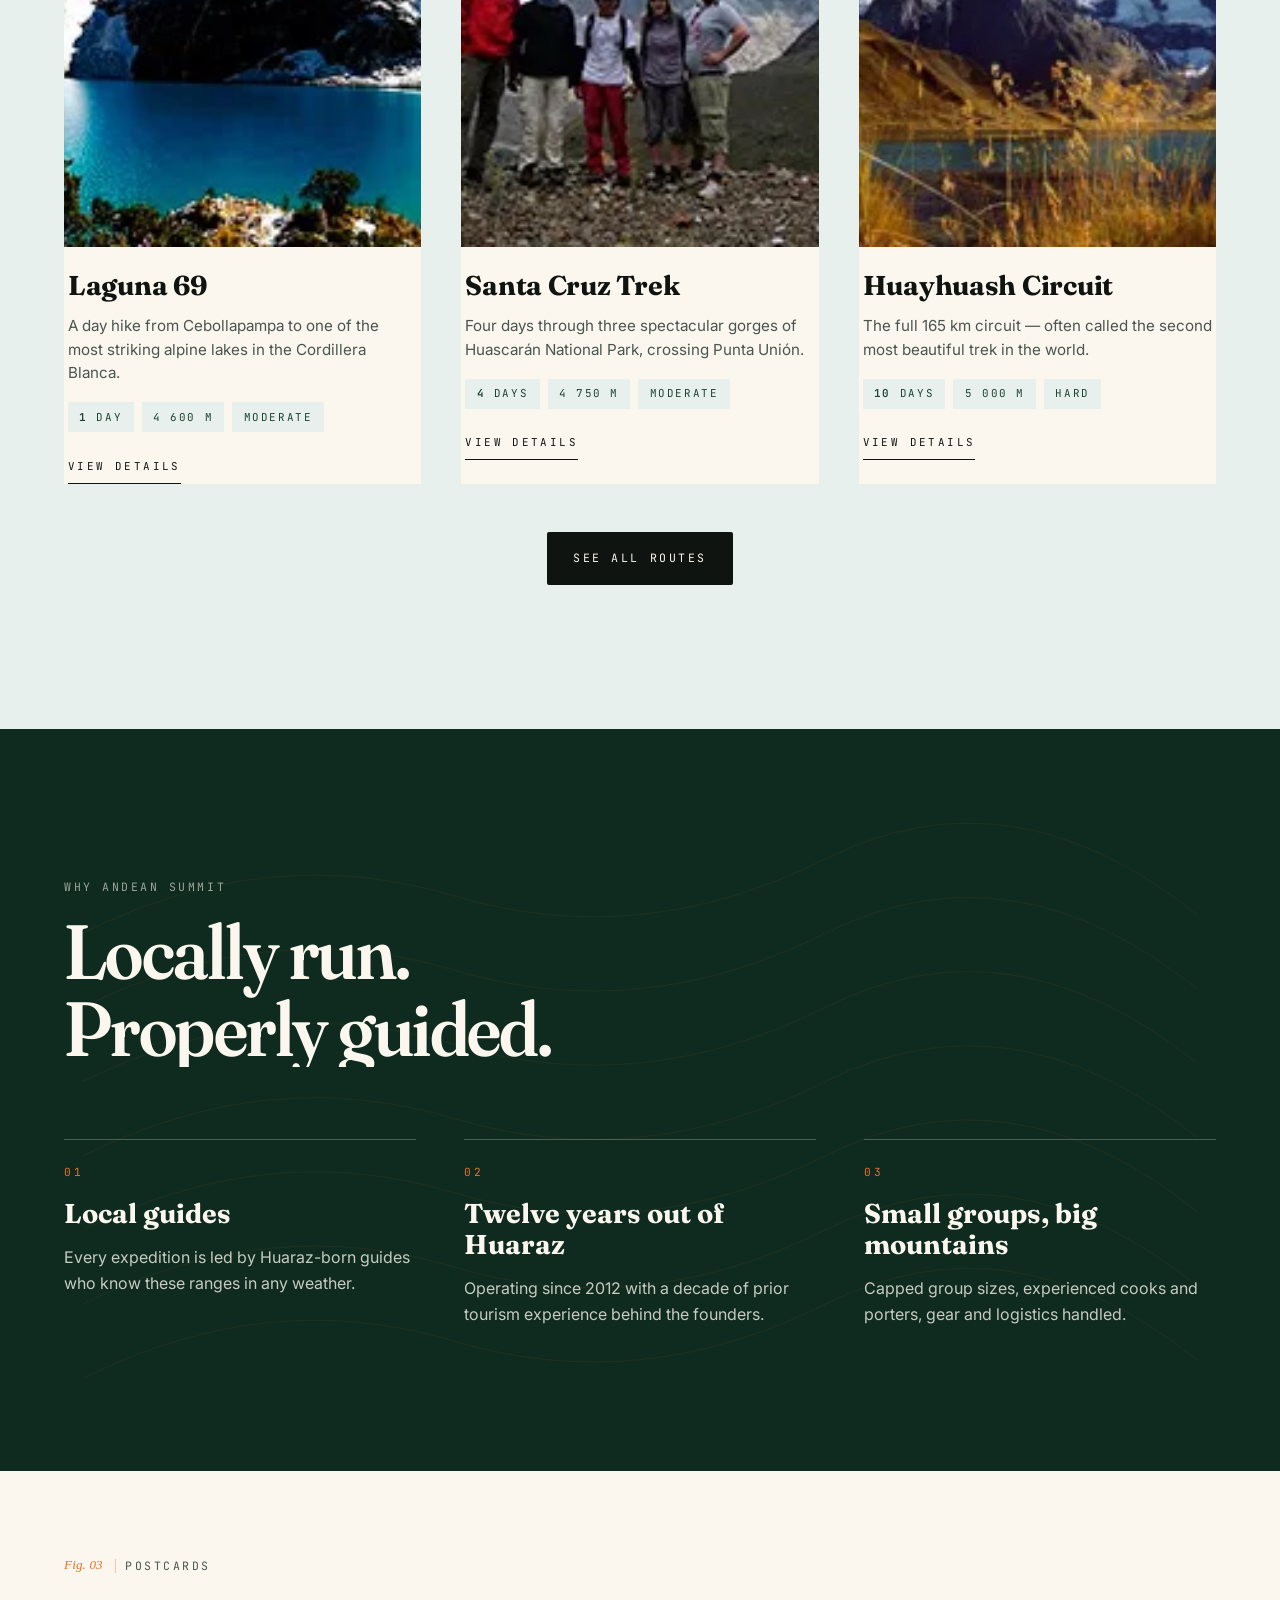
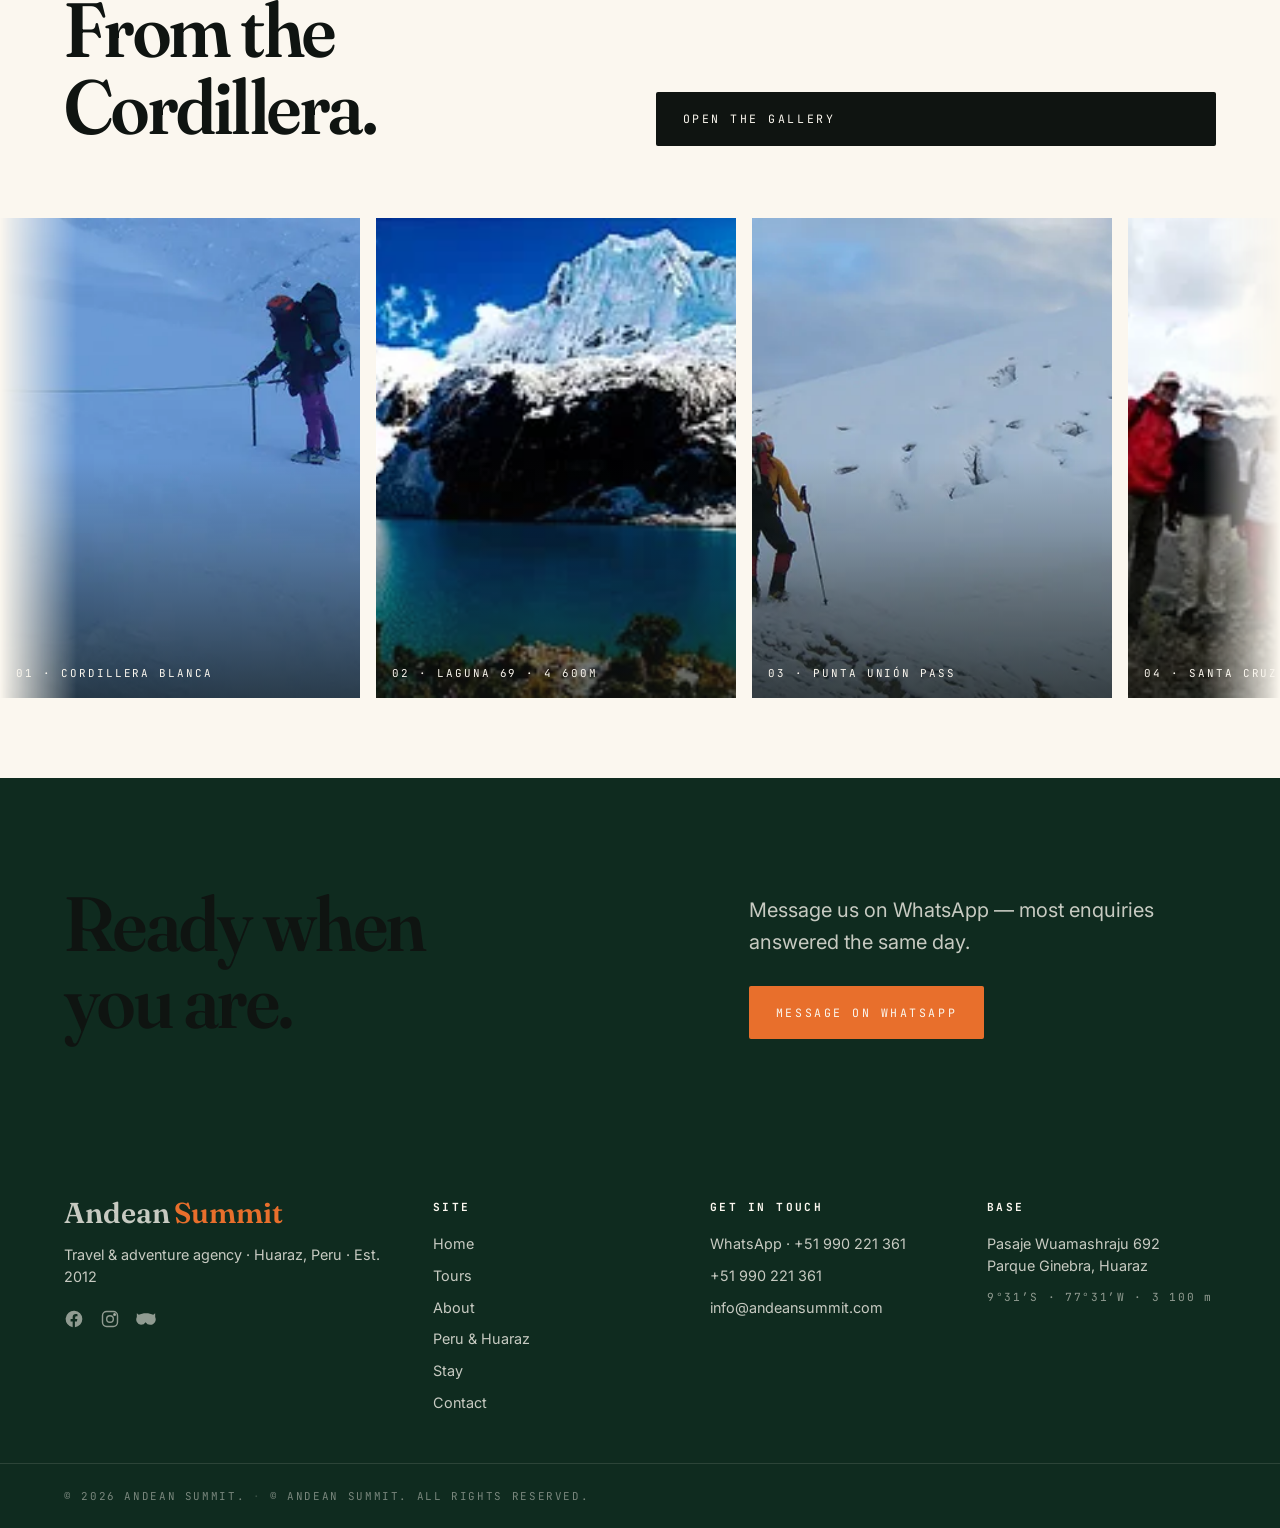
==== commit 829154f9: "Iteration 1 — cinematic depth: photo crossfade slideshow, drifting particles, scroll progress bar, s" ====
--- a/index.html
+++ b/index.html
@@ -24,11 +24,37 @@
   <!-- Page-wide grain overlay -->
   <div class="grain" aria-hidden="true"></div>
 
+  <!-- Custom cursor (desktop only) -->
+  <div class="cursor" aria-hidden="true"><div class="cursor-dot"></div></div>
+
+  <!-- Scroll progress bar -->
+  <div class="scroll-progress" aria-hidden="true"><div class="scroll-progress-bar"></div></div>
+
+  <!-- Sticky elevation tracker (mirrors scroll progress as altitude reading) -->
+  <div class="elev-track" aria-hidden="true">
+    <span class="elev-track-label">You are at</span>
+    <span class="elev-track-val"><span id="elevVal">3 100</span><span class="elev-track-unit">m</span></span>
+    <span class="elev-track-loc" id="elevLoc">Base · Huaraz</span>
+  </div>
+
   <div id="nav-mount"></div>
 
   <!-- ============ HERO ============ -->
   <header class="hero" data-hero>
-    <div class="hero-bg" style="background-image:url('images/hero/home-hero.webp');" role="img" aria-label="Cordillera Blanca peaks"></div>
+    <!-- Photo slideshow — multiple layers crossfading -->
+    <div class="hero-slideshow" role="img" aria-label="Cordillera Blanca peaks">
+      <div class="hero-slide is-active" style="background-image:url('images/hero/home-hero.webp');"></div>
+      <div class="hero-slide" style="background-image:url('images/hero/tours-hero.webp');"></div>
+      <div class="hero-slide" style="background-image:url('images/hero/about-hero.webp');"></div>
+      <div class="hero-slide" style="background-image:url('images/hero/history-hero.webp');"></div>
+    </div>
+
+    <!-- Atmospheric drifting particles -->
+    <div class="hero-particles" aria-hidden="true">
+      <span></span><span></span><span></span><span></span><span></span><span></span>
+      <span></span><span></span><span></span><span></span><span></span><span></span>
+      <span></span><span></span><span></span><span></span><span></span><span></span>
+    </div>
 
     <!-- Cinematic letterbox bars that retract on load -->
     <div class="hero-bar hero-bar--top" aria-hidden="true"></div>
--- a/css/styles.css
+++ b/css/styles.css
@@ -735,6 +735,165 @@
     linear-gradient(180deg, rgba(15,20,17,.55) 0%, rgba(15,20,17,.05) 18%, rgba(15,20,17,.05) 55%, rgba(15,20,17,.78) 100%) !important;
 }
 
+/* Crossfading slideshow */
+.hero-slideshow {
+  position: absolute; inset: 0;
+  z-index: -2;
+  overflow: hidden;
+}
+.hero-slide {
+  position: absolute; inset: 0;
+  background-size: cover;
+  background-position: center;
+  opacity: 0;
+  transform: scale(1.06);
+  transition: opacity 2.2s cubic-bezier(.45,0,.2,1);
+  animation: heroDrift 22s ease-in-out infinite alternate;
+  will-change: opacity, transform;
+}
+.hero-slide.is-active { opacity: 1; }
+@keyframes heroDrift {
+  from { transform: scale(1.06) translate(0, 0); }
+  to   { transform: scale(1.12) translate(-1.4%, -1.2%); }
+}
+
+/* Atmospheric drifting particles (dust / light snow) */
+.hero-particles {
+  position: absolute; inset: 0;
+  pointer-events: none;
+  overflow: hidden;
+  z-index: 1;
+}
+.hero-particles span {
+  position: absolute;
+  display: block;
+  width: 4px; height: 4px;
+  border-radius: 50%;
+  background: rgba(251,247,239,.55);
+  filter: blur(.4px);
+  opacity: 0;
+  bottom: -20px;
+  animation: drift 14s linear infinite;
+}
+@keyframes drift {
+  0%   { transform: translate(0, 0); opacity: 0; }
+  10%  { opacity: .6; }
+  100% { transform: translate(-80px, -110vh) rotate(180deg); opacity: 0; }
+}
+.hero-particles span:nth-child(1)  { left: 4%;  width: 3px; height: 3px; animation-duration: 16s; animation-delay: 0s; }
+.hero-particles span:nth-child(2)  { left: 12%; width: 2px; height: 2px; animation-duration: 11s; animation-delay: 2s; }
+.hero-particles span:nth-child(3)  { left: 18%; width: 5px; height: 5px; animation-duration: 18s; animation-delay: 4s; }
+.hero-particles span:nth-child(4)  { left: 24%; width: 2px; height: 2px; animation-duration: 13s; animation-delay: 1s; }
+.hero-particles span:nth-child(5)  { left: 33%; width: 4px; height: 4px; animation-duration: 15s; animation-delay: 6s; }
+.hero-particles span:nth-child(6)  { left: 41%; width: 3px; height: 3px; animation-duration: 12s; animation-delay: 3s; }
+.hero-particles span:nth-child(7)  { left: 48%; width: 2px; height: 2px; animation-duration: 19s; animation-delay: 5s; }
+.hero-particles span:nth-child(8)  { left: 55%; width: 5px; height: 5px; animation-duration: 14s; animation-delay: 0s; }
+.hero-particles span:nth-child(9)  { left: 62%; width: 3px; height: 3px; animation-duration: 17s; animation-delay: 7s; }
+.hero-particles span:nth-child(10) { left: 70%; width: 2px; height: 2px; animation-duration: 13s; animation-delay: 2s; }
+.hero-particles span:nth-child(11) { left: 77%; width: 4px; height: 4px; animation-duration: 16s; animation-delay: 8s; }
+.hero-particles span:nth-child(12) { left: 84%; width: 3px; height: 3px; animation-duration: 12s; animation-delay: 4s; }
+.hero-particles span:nth-child(13) { left: 91%; width: 2px; height: 2px; animation-duration: 18s; animation-delay: 1s; }
+.hero-particles span:nth-child(14) { left: 8%;  width: 2px; height: 2px; animation-duration: 14s; animation-delay: 9s; }
+.hero-particles span:nth-child(15) { left: 28%; width: 3px; height: 3px; animation-duration: 17s; animation-delay: 6s; }
+.hero-particles span:nth-child(16) { left: 50%; width: 2px; height: 2px; animation-duration: 13s; animation-delay: 10s; }
+.hero-particles span:nth-child(17) { left: 68%; width: 4px; height: 4px; animation-duration: 15s; animation-delay: 3s; }
+.hero-particles span:nth-child(18) { left: 88%; width: 3px; height: 3px; animation-duration: 19s; animation-delay: 7s; }
+
+/* ---------- Scroll progress bar (sticky to top) ---------- */
+.scroll-progress {
+  position: fixed; top: 0; left: 0; right: 0;
+  height: 2px;
+  background: rgba(15,20,17,.08);
+  z-index: 100;
+  pointer-events: none;
+}
+.scroll-progress-bar {
+  height: 100%;
+  width: 0%;
+  background: linear-gradient(90deg, var(--alpine) 0%, var(--alpine-dark) 100%);
+  box-shadow: 0 0 12px var(--alpine);
+  transition: width .15s linear;
+}
+
+/* ---------- Sticky elevation tracker (right side) ---------- */
+.elev-track {
+  position: fixed;
+  right: 1.25rem;
+  top: 50%;
+  transform: translateY(-50%);
+  z-index: 40;
+  display: none;
+  flex-direction: column;
+  gap: .2rem;
+  align-items: flex-end;
+  padding: .85rem 1rem;
+  background: rgba(251,247,239,.85);
+  backdrop-filter: blur(10px);
+  border: 1px solid var(--line);
+  font-family: 'JetBrains Mono', monospace;
+  color: var(--ink);
+  opacity: 0;
+  transition: opacity .4s ease;
+  pointer-events: none;
+}
+@media (min-width: 1024px) { .elev-track { display: flex; right: 1.5rem; } }
+.elev-track.is-visible { opacity: 1; }
+.elev-track-label {
+  font-size: .58rem;
+  letter-spacing: .25em;
+  text-transform: uppercase;
+  color: var(--ink-soft);
+}
+.elev-track-val {
+  font-family: 'Fraunces', serif;
+  font-size: 1.4rem;
+  font-weight: 500;
+  line-height: 1;
+  color: var(--forest-dark);
+  font-variation-settings: 'opsz' 144;
+}
+.elev-track-unit { font-size: .55em; opacity: .55; margin-left: .15em; }
+.elev-track-loc {
+  font-size: .58rem;
+  letter-spacing: .2em;
+  text-transform: uppercase;
+  color: var(--alpine);
+}
+
+/* ---------- Custom cursor (desktop, hover-capable) ---------- */
+.cursor {
+  position: fixed;
+  top: 0; left: 0;
+  width: 32px; height: 32px;
+  border: 1px solid var(--alpine);
+  border-radius: 50%;
+  pointer-events: none;
+  z-index: 999;
+  transform: translate(-50%, -50%);
+  transition: width .25s ease, height .25s ease, border-color .25s ease, background .25s ease, opacity .25s ease;
+  mix-blend-mode: difference;
+  display: none;
+  opacity: 0;
+}
+@media (min-width: 1024px) and (hover: hover) and (pointer: fine) {
+  .cursor { display: block; }
+}
+.cursor.is-on { opacity: 1; }
+.cursor-dot {
+  position: absolute;
+  top: 50%; left: 50%;
+  width: 4px; height: 4px;
+  background: var(--alpine);
+  border-radius: 50%;
+  transform: translate(-50%, -50%);
+}
+.cursor.is-hover {
+  width: 60px; height: 60px;
+  background: rgba(232,111,44,.15);
+  border-color: var(--alpine);
+}
+.cursor.is-hover .cursor-dot { width: 6px; height: 6px; }
+
 /* Cinematic letterbox bars — retract on load */
 .hero-bar {
   position: absolute; left: 0; right: 0;
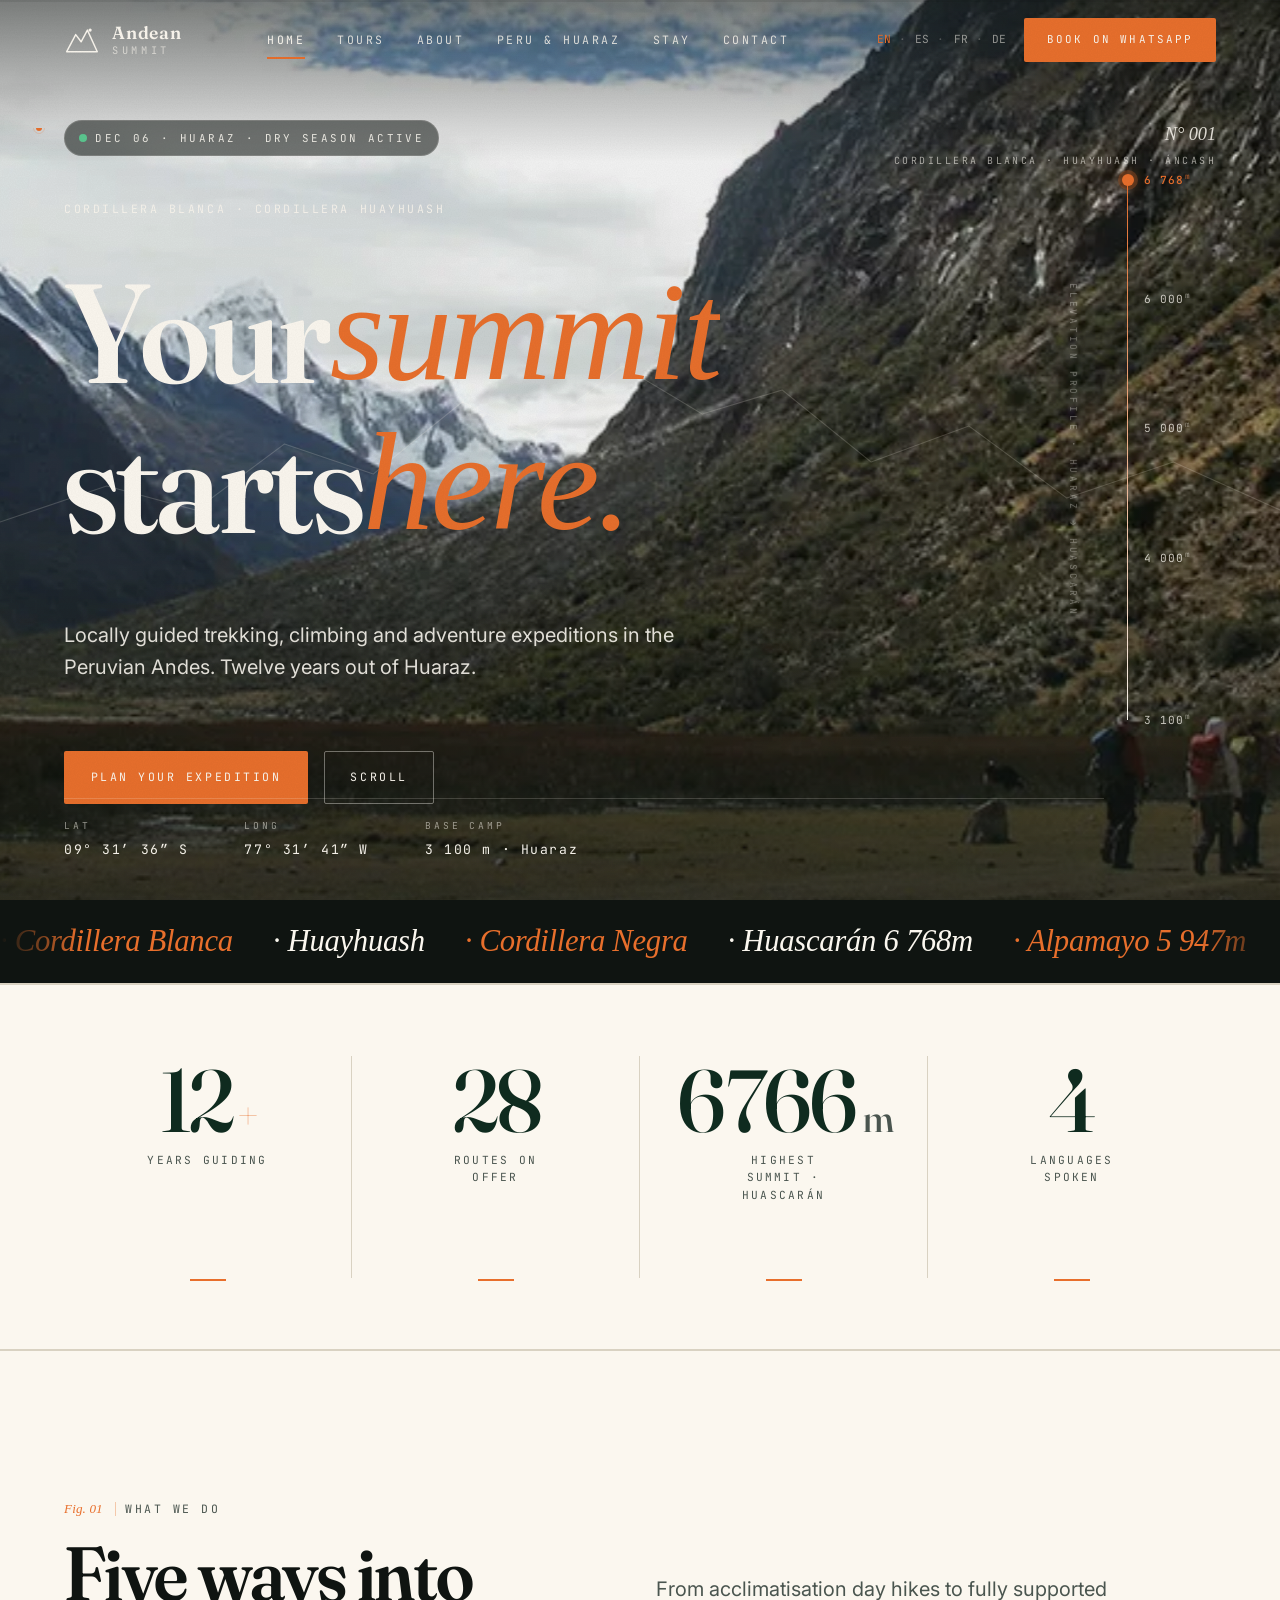
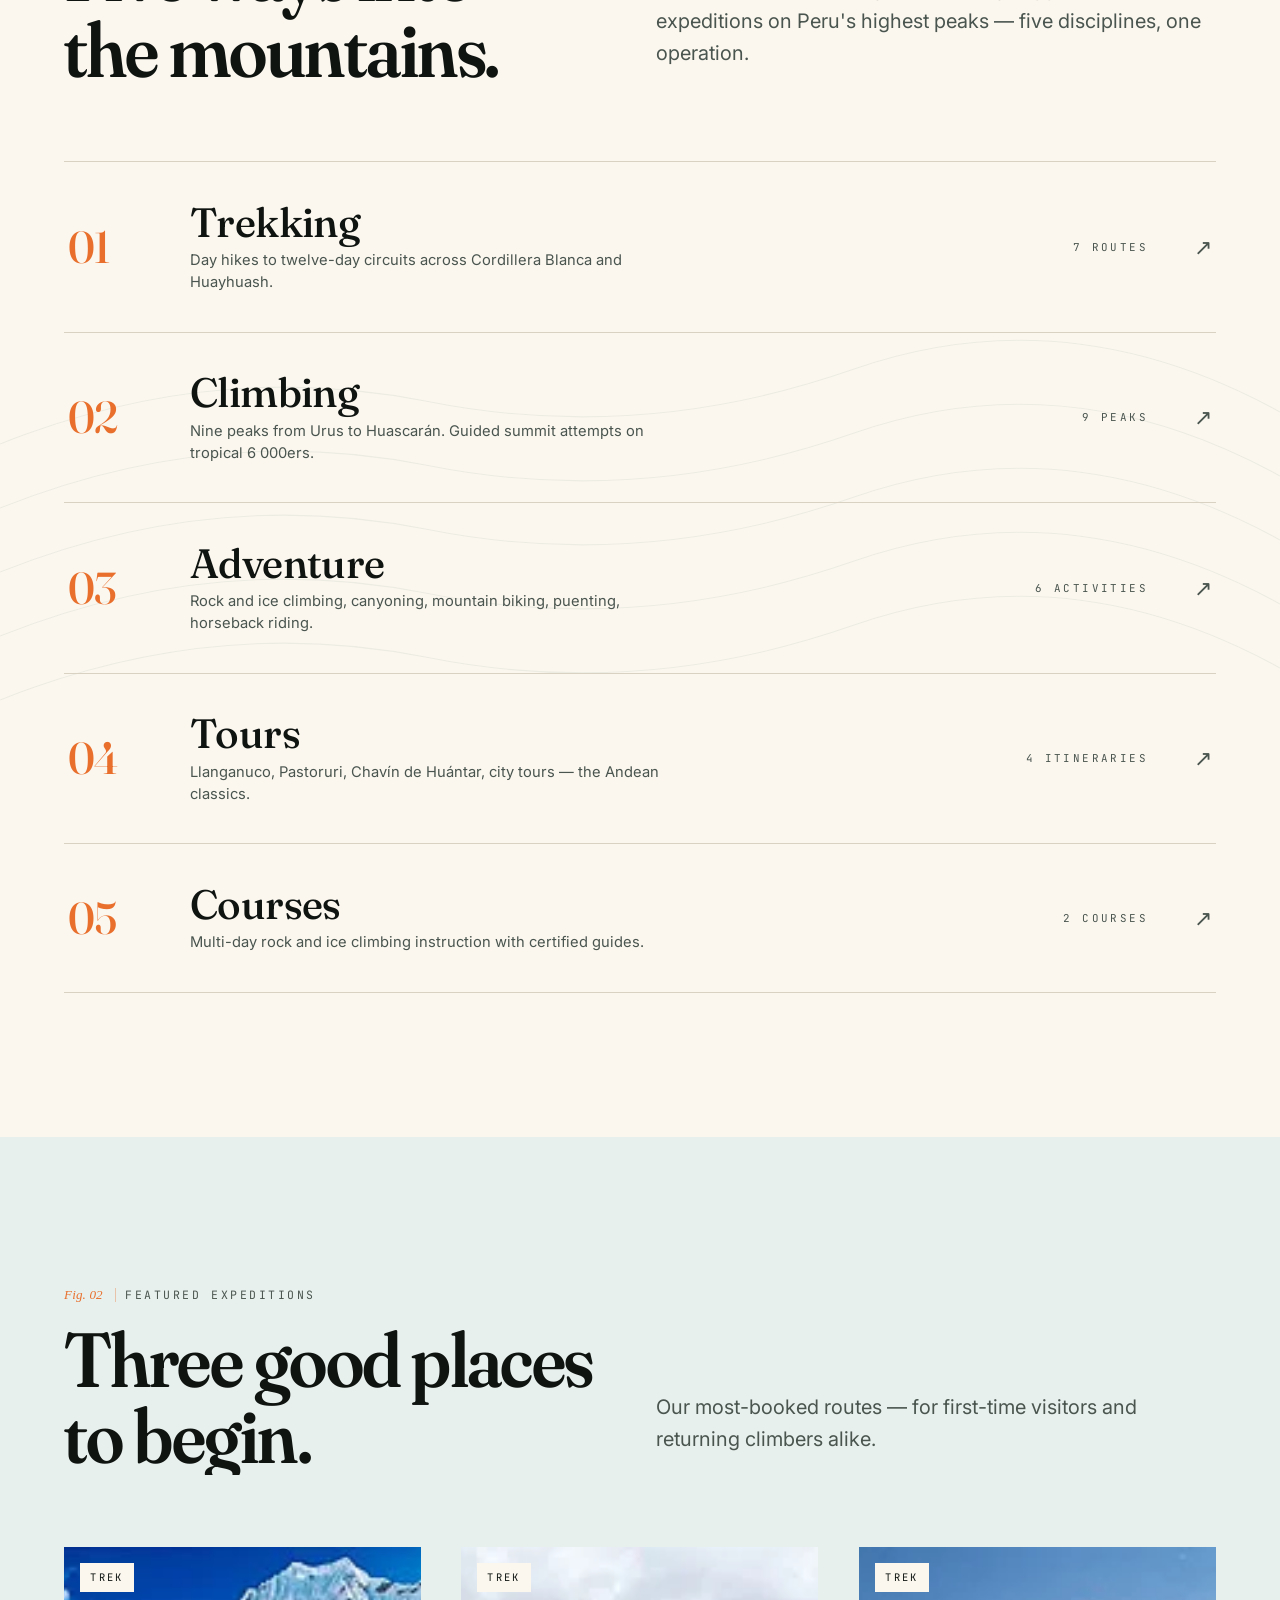
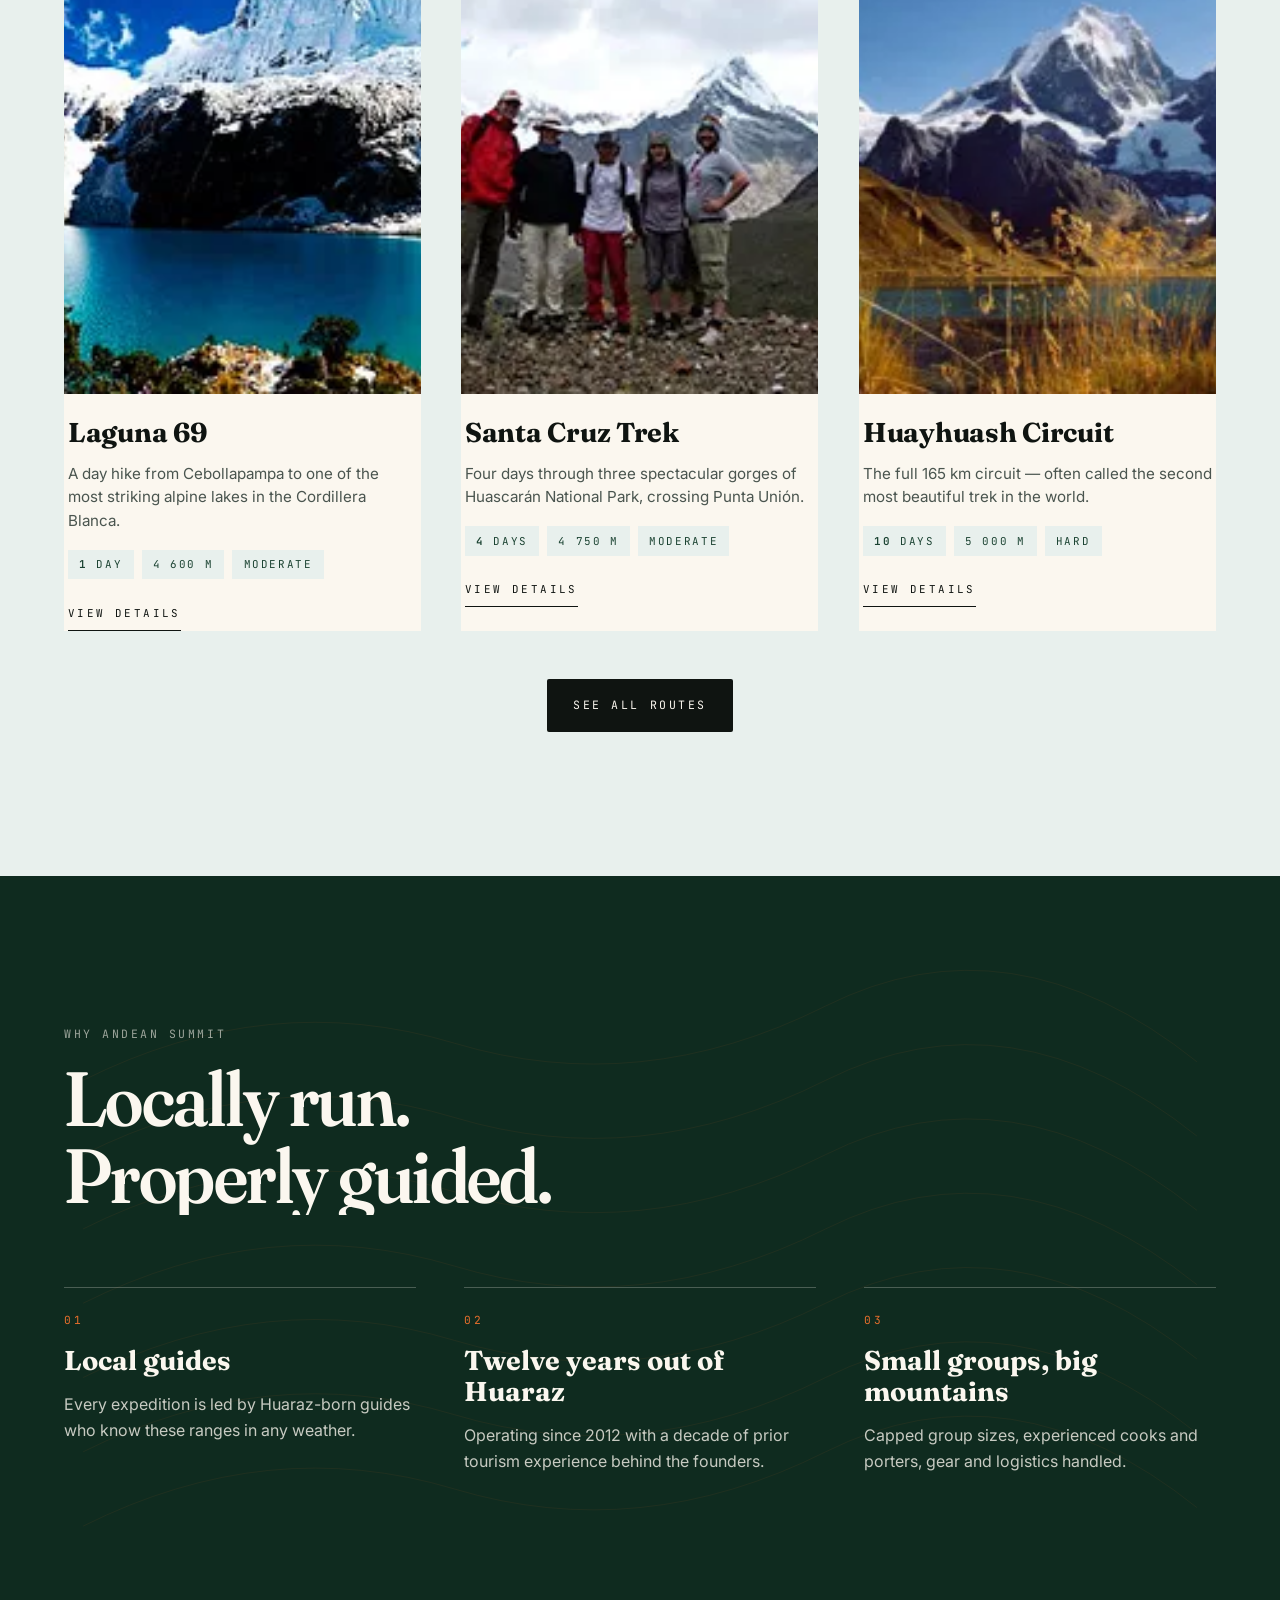
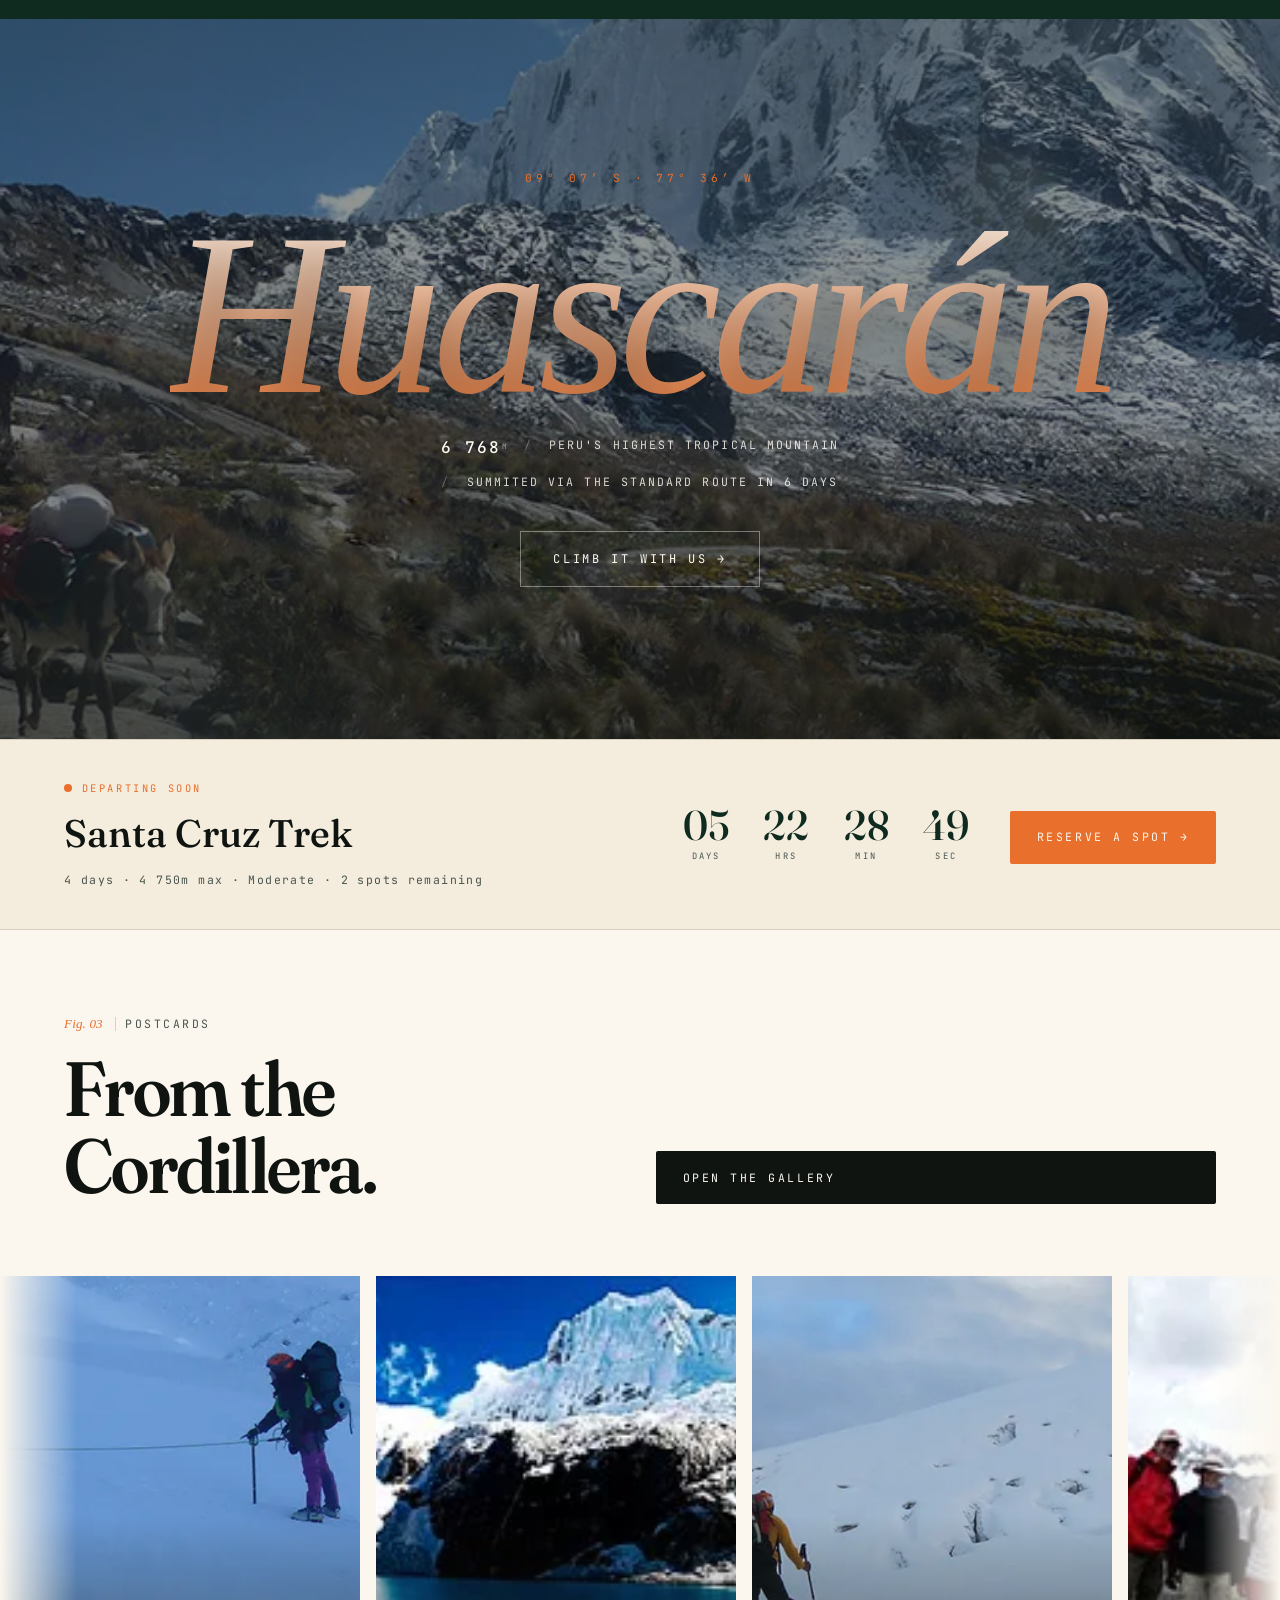
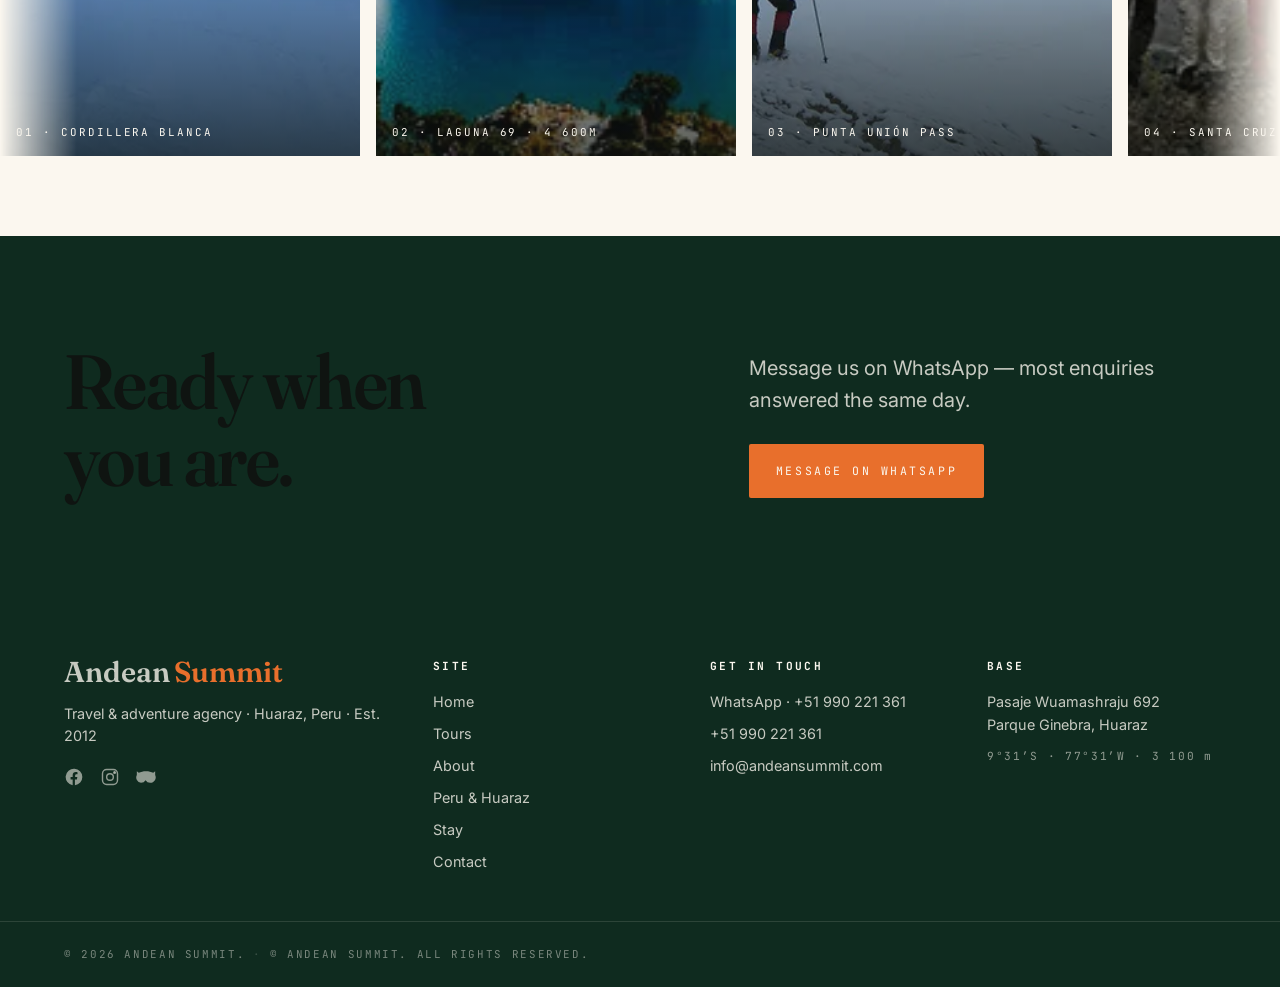
==== commit 1d582e62: "Iteration 3 — signature moments: italic Fraunces ticker, Huascaran wordmark takeover, live next-depa" ====
--- a/index.html
+++ b/index.html
@@ -127,6 +127,14 @@
     <div class="hero-scroll" data-i18n="home.hero.scroll">Scroll</div>
   </header>
 
+  <!-- ============ INFINITE TICKER BAND ============ -->
+  <div class="ticker" aria-hidden="true">
+    <div class="ticker-track">
+      <span>· Cordillera Blanca</span><span>· Huayhuash</span><span>· Cordillera Negra</span><span>· Huascarán 6 768m</span><span>· Alpamayo 5 947m</span><span>· Punta Unión 4 750m</span><span>· Laguna 69</span><span>· Santa Cruz</span><span>· Chavín de Huántar</span><span>· Pastoruri</span>
+      <span>· Cordillera Blanca</span><span>· Huayhuash</span><span>· Cordillera Negra</span><span>· Huascarán 6 768m</span><span>· Alpamayo 5 947m</span><span>· Punta Unión 4 750m</span><span>· Laguna 69</span><span>· Santa Cruz</span><span>· Chavín de Huántar</span><span>· Pastoruri</span>
+    </div>
+  </div>
+
   <!-- ============ STATS BAR ============ -->
   <section class="stats-band">
     <div class="container">
@@ -319,6 +327,44 @@
           <h3 class="why-title" data-i18n="home.why.3.title">Small groups, big mountains</h3>
           <p class="why-body" data-i18n="home.why.3.body">Capped group sizes, experienced cooks and porters, gear and logistics handled.</p>
         </div>
+      </div>
+    </div>
+  </section>
+
+  <!-- ============ SIGNATURE WORDMARK MOMENT ============ -->
+  <section class="wordmark-section" aria-hidden="false">
+    <div class="wm-bg" style="background-image:url('images/hero/history-hero.webp');"></div>
+    <div class="wm-overlay"></div>
+    <div class="wm-content">
+      <span class="wm-coord">09° 07′ S · 77° 36′ W</span>
+      <h2 class="wm-title font-display"><em>Huascarán</em></h2>
+      <div class="wm-meta">
+        <span><strong>6 768</strong><sup>m</sup></span>
+        <span class="sep">/</span>
+        <span>Peru's highest tropical mountain</span>
+        <span class="sep">/</span>
+        <span>summited via the standard route in 6 days</span>
+      </div>
+      <a href="tours.html#huascaran" class="wm-cta">Climb it with us →</a>
+    </div>
+  </section>
+
+  <!-- ============ NEXT DEPARTURE TICKER ============ -->
+  <section class="departure">
+    <div class="container departure-inner">
+      <div class="dep-left">
+        <span class="dep-status"><span class="dep-dot"></span>Departing soon</span>
+        <h3 class="dep-title font-display">Santa Cruz Trek</h3>
+        <span class="dep-meta">4 days · 4 750m max · Moderate · 2 spots remaining</span>
+      </div>
+      <div class="dep-right">
+        <div class="dep-countdown" id="depCountdown">
+          <div><span class="cd-num" id="cdDays">00</span><span class="cd-label">days</span></div>
+          <div><span class="cd-num" id="cdHrs">00</span><span class="cd-label">hrs</span></div>
+          <div><span class="cd-num" id="cdMin">00</span><span class="cd-label">min</span></div>
+          <div><span class="cd-num" id="cdSec">00</span><span class="cd-label">sec</span></div>
+        </div>
+        <a href="https://wa.me/51990221361?text=Hola%20Andean%20Summit%2C%20quiero%20unirme%20al%20pr%C3%B3ximo%20Santa%20Cruz." target="_blank" rel="noopener" class="btn btn-primary dep-cta" data-magnet>Reserve a spot →</a>
       </div>
     </div>
   </section>
@@ -368,6 +414,16 @@
     </div>
   </section>
 
+  <!-- Page-edge scroll route line — fixed SVG that draws as you scroll -->
+  <svg class="page-route" viewBox="0 0 60 1000" preserveAspectRatio="none" aria-hidden="true">
+    <path id="routePath" d="M30 0 Q15 120 30 240 T45 480 T20 720 T30 1000"
+          fill="none" stroke="currentColor" stroke-width="1.4" stroke-linejoin="round"/>
+    <g id="routeMarker">
+      <circle r="6" fill="var(--alpine)"/>
+      <circle r="11" fill="none" stroke="var(--alpine)" stroke-opacity=".4" stroke-width="1"/>
+    </g>
+  </svg>
+
   <div id="footer-mount"></div>
 
   <script src="js/translations.js"></script>
--- a/css/styles.css
+++ b/css/styles.css
@@ -894,6 +894,252 @@
 }
 .cursor.is-hover .cursor-dot { width: 6px; height: 6px; }
 
+/* ---------- Iteration 2: magnetic + tilt + glow ---------- */
+
+/* Category row mouse-tracking glow underline */
+.cat-row { position: relative; }
+.row-glow {
+  position: absolute;
+  bottom: -1px; left: 50%;
+  width: 90px; height: 2px;
+  background: radial-gradient(ellipse at center, var(--alpine) 0%, transparent 70%);
+  transform: translateX(-50%);
+  opacity: 0;
+  pointer-events: none;
+  transition: opacity .25s ease;
+  filter: blur(.5px);
+}
+
+/* Featured tour cards — 3D tilt context */
+.section--glacier .tour-card { perspective: 900px; will-change: transform; }
+.section--glacier .tour-media,
+.section--glacier .tour-body { transition: transform .35s ease-out; will-change: transform; }
+
+/* Stat hover-reveal */
+.stat { cursor: pointer; }
+.stat-extra {
+  display: block;
+  margin-top: .5rem;
+  font-family: 'Inter', sans-serif;
+  font-size: .72rem;
+  line-height: 1.4;
+  color: var(--ink-soft);
+  font-style: italic;
+  max-width: 22ch;
+  opacity: 0;
+  transform: translateY(6px);
+  transition: opacity .35s ease, transform .35s ease;
+  text-transform: none;
+  letter-spacing: 0;
+  pointer-events: none;
+}
+@media (hover: hover) and (pointer: fine) {
+  .stat:hover .stat-extra { opacity: 1; transform: translateY(0); }
+}
+
+/* Magnetic button polish — keep transform smooth */
+.btn-primary { position: relative; overflow: hidden; }
+.btn-primary::before {
+  content: '';
+  position: absolute; inset: 0;
+  background: radial-gradient(circle at var(--mx, 50%) var(--my, 50%), rgba(255,255,255,.25) 0%, transparent 50%);
+  opacity: 0;
+  transition: opacity .3s ease;
+  pointer-events: none;
+}
+.btn-primary:hover::before { opacity: 1; }
+
+/* ============================================================
+   Iteration 3 — SIGNATURE MOMENTS
+   ============================================================ */
+
+/* ---------- Infinite ticker band ---------- */
+.ticker {
+  background: var(--ink);
+  color: var(--cream);
+  padding: 1.1rem 0;
+  overflow: hidden;
+  position: relative;
+}
+.ticker::before, .ticker::after {
+  content: '';
+  position: absolute; top: 0; bottom: 0;
+  width: 80px; z-index: 2; pointer-events: none;
+}
+.ticker::before { left: 0;  background: linear-gradient(90deg, var(--ink), transparent); }
+.ticker::after  { right: 0; background: linear-gradient(270deg, var(--ink), transparent); }
+.ticker-track {
+  display: flex; gap: 2.5rem;
+  width: max-content;
+  animation: tickerScroll 50s linear infinite;
+  font-family: 'Fraunces', serif;
+  font-style: italic;
+  font-weight: 400;
+  font-size: clamp(1.2rem, 2.4vw, 2rem);
+  letter-spacing: -.01em;
+}
+.ticker-track span { white-space: nowrap; }
+.ticker-track span:nth-child(odd) { color: var(--alpine); }
+@keyframes tickerScroll {
+  from { transform: translateX(0); }
+  to   { transform: translateX(-50%); }
+}
+
+/* ---------- Wordmark moment ---------- */
+.wordmark-section {
+  position: relative;
+  min-height: 80svh;
+  display: flex; align-items: center; justify-content: center;
+  overflow: hidden;
+  isolation: isolate;
+  color: var(--cream);
+}
+.wm-bg {
+  position: absolute; inset: 0; z-index: -2;
+  background-size: cover; background-position: center;
+  transform: scale(1.06);
+  animation: heroDrift 22s ease-in-out infinite alternate;
+}
+.wm-overlay {
+  position: absolute; inset: 0; z-index: -1;
+  background:
+    linear-gradient(180deg, rgba(15,20,17,.5) 0%, rgba(15,20,17,.4) 50%, rgba(15,20,17,.7) 100%);
+}
+.wm-content {
+  position: relative;
+  text-align: center;
+  padding: 4rem var(--pad);
+  display: flex; flex-direction: column; align-items: center; gap: 1.5rem;
+}
+.wm-coord {
+  font-family: 'JetBrains Mono', monospace;
+  font-size: .7rem;
+  letter-spacing: .35em;
+  text-transform: uppercase;
+  color: var(--alpine);
+}
+.wm-title {
+  font-size: clamp(4.5rem, 18vw, 16rem);
+  line-height: .85;
+  letter-spacing: -.04em;
+  font-weight: 500;
+  font-variation-settings: 'opsz' 144, 'SOFT' 100;
+  margin: 0;
+  text-shadow: 0 12px 50px rgba(15,20,17,.55);
+}
+.wm-title em {
+  font-style: italic;
+  font-weight: 400;
+  background: linear-gradient(180deg, var(--cream) 0%, var(--alpine) 100%);
+  -webkit-background-clip: text; background-clip: text;
+  -webkit-text-fill-color: transparent; color: transparent;
+}
+.wm-meta {
+  display: flex; flex-wrap: wrap; justify-content: center; gap: .75rem 1rem;
+  font-family: 'JetBrains Mono', monospace;
+  font-size: .72rem;
+  letter-spacing: .18em;
+  text-transform: uppercase;
+  color: rgba(251,247,239,.85);
+  max-width: 60ch;
+}
+.wm-meta strong { font-size: 1.4em; font-weight: 500; color: var(--cream); }
+.wm-meta sup { font-size: .65em; opacity: .65; margin-left: .12em; }
+.wm-meta .sep { color: rgba(251,247,239,.3); }
+.wm-cta {
+  margin-top: 1rem;
+  font-family: 'JetBrains Mono', monospace;
+  font-size: .75rem;
+  letter-spacing: .22em;
+  text-transform: uppercase;
+  color: var(--cream);
+  text-decoration: none;
+  padding: 1.1rem 2rem;
+  border: 1px solid rgba(251,247,239,.4);
+  transition: all var(--t-base);
+}
+.wm-cta:hover { background: var(--alpine); border-color: var(--alpine); transform: translateY(-2px); }
+
+/* ---------- Next departure ticker / countdown ---------- */
+.departure {
+  background: var(--cream-warm);
+  border-top: 1px solid var(--line);
+  border-bottom: 1px solid var(--line);
+  padding: 2.5rem 0;
+}
+.departure-inner {
+  display: grid;
+  gap: 2rem;
+}
+@media (min-width: 1024px) {
+  .departure-inner { grid-template-columns: 1fr auto; align-items: center; gap: 4rem; }
+}
+.dep-left { display: flex; flex-direction: column; gap: .5rem; }
+.dep-status {
+  display: inline-flex; align-items: center; gap: .6rem;
+  font-family: 'JetBrains Mono', monospace;
+  font-size: .65rem;
+  letter-spacing: .25em;
+  text-transform: uppercase;
+  color: var(--alpine);
+}
+.dep-dot {
+  width: 8px; height: 8px; border-radius: 50%;
+  background: var(--alpine);
+  animation: todayPulse 1.6s ease-out infinite;
+}
+.dep-title { font-size: clamp(1.6rem, 3vw, 2.4rem); margin: 0; font-weight: 500; }
+.dep-meta { font-family: 'JetBrains Mono', monospace; font-size: .72rem; letter-spacing: .12em; color: var(--ink-soft); }
+
+.dep-right { display: flex; flex-direction: column; align-items: flex-start; gap: 1rem; }
+@media (min-width: 1024px) { .dep-right { align-items: flex-end; flex-direction: row; gap: 2rem; } }
+.dep-countdown { display: flex; gap: 1rem; }
+.dep-countdown > div {
+  display: flex; flex-direction: column; align-items: center;
+  min-width: 64px;
+}
+.cd-num {
+  font-family: 'Fraunces', serif;
+  font-size: clamp(1.8rem, 4vw, 2.6rem);
+  line-height: 1;
+  font-weight: 500;
+  color: var(--forest-dark);
+  font-variation-settings: 'opsz' 144;
+}
+.cd-label {
+  font-family: 'JetBrains Mono', monospace;
+  font-size: .55rem;
+  letter-spacing: .25em;
+  text-transform: uppercase;
+  color: var(--ink-soft);
+  margin-top: .25rem;
+}
+.dep-cta { white-space: nowrap; }
+
+/* ---------- Page-edge scroll route SVG ---------- */
+.page-route {
+  position: fixed;
+  left: 1rem;
+  top: 8rem;
+  bottom: 5rem;
+  width: 30px;
+  z-index: 39;
+  color: rgba(15,20,17,.18);
+  pointer-events: none;
+  display: none;
+}
+@media (min-width: 1280px) { .page-route { display: block; left: 1.5rem; } }
+.page-route #routePath {
+  stroke-dasharray: 1;
+  stroke-dashoffset: 1;
+  pathLength: 1;
+  transition: stroke-dashoffset .15s linear;
+}
+.section--dark + * .page-route,
+.section--dark .page-route { color: rgba(251,247,239,.4); }
+
+/* When user scrolls, the marker travels along the path — JS sets its transform */
+
 /* Cinematic letterbox bars — retract on load */
 .hero-bar {
   position: absolute; left: 0; right: 0;
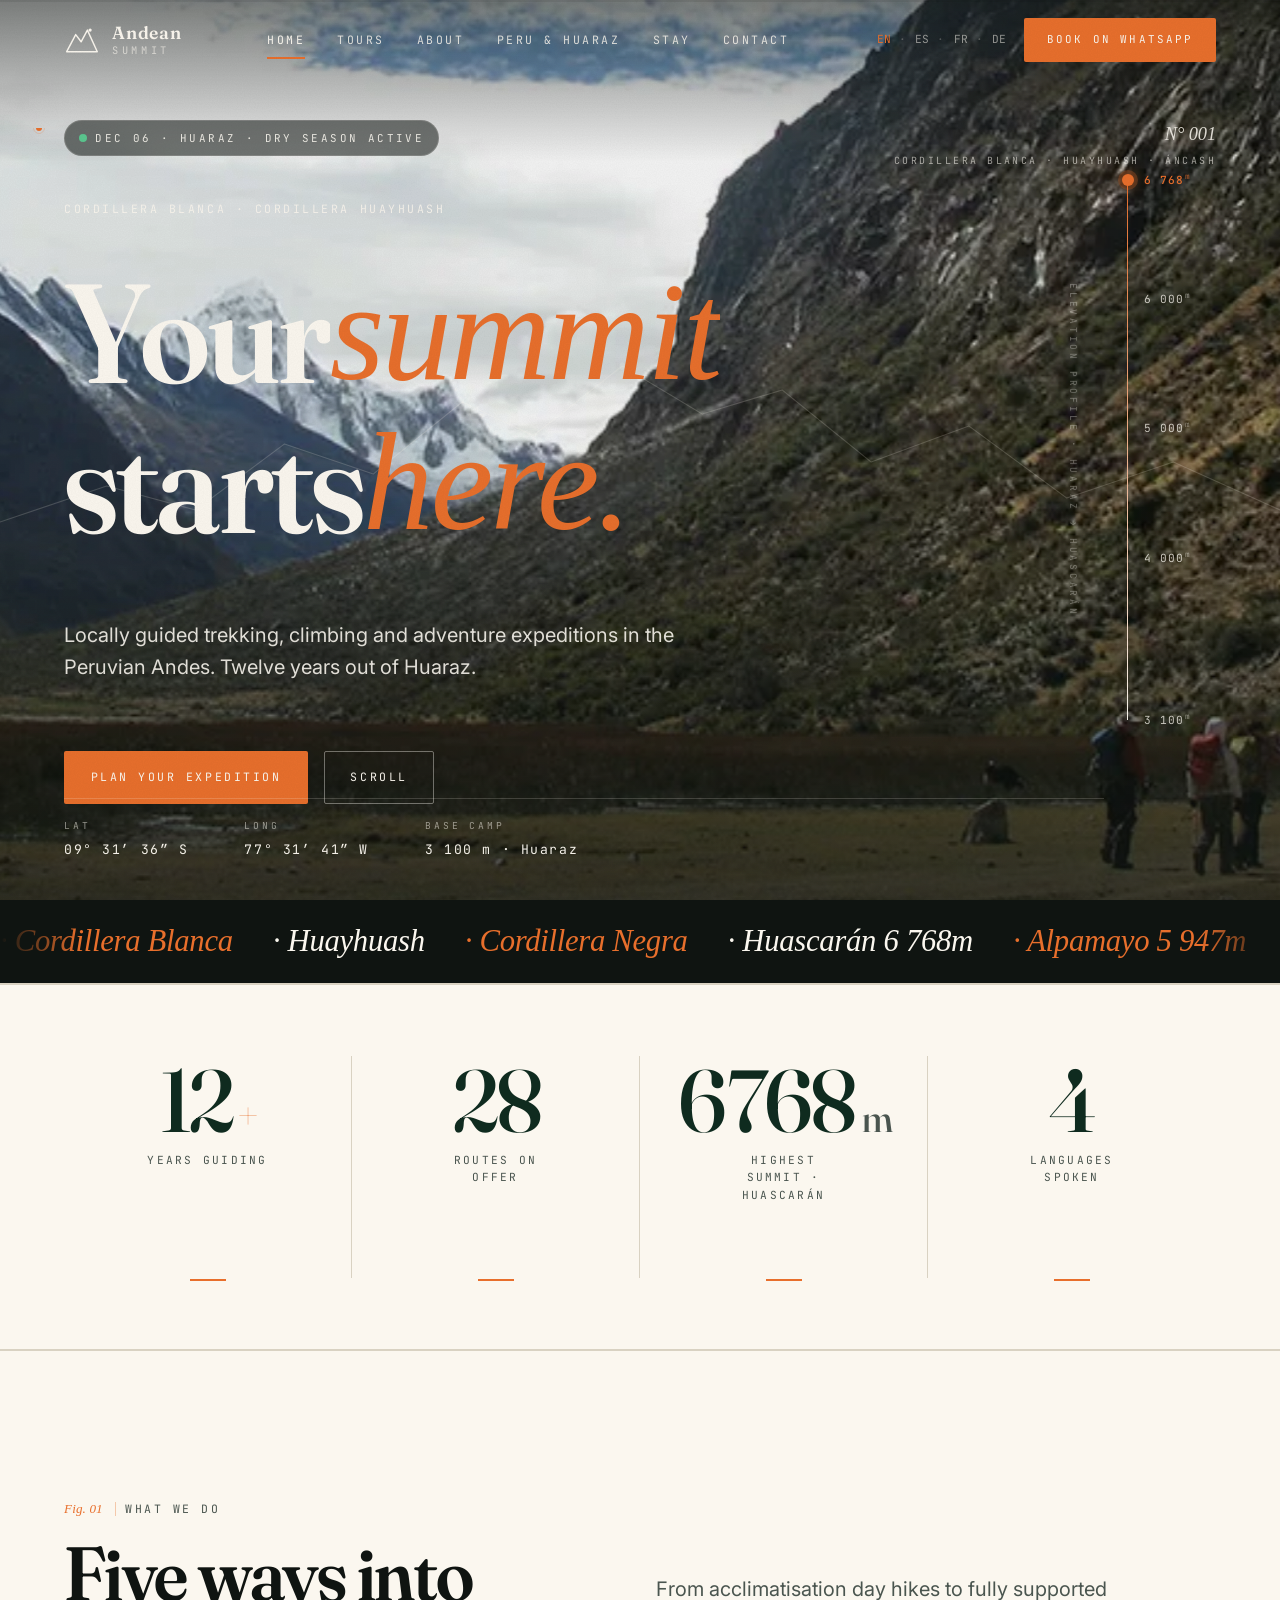
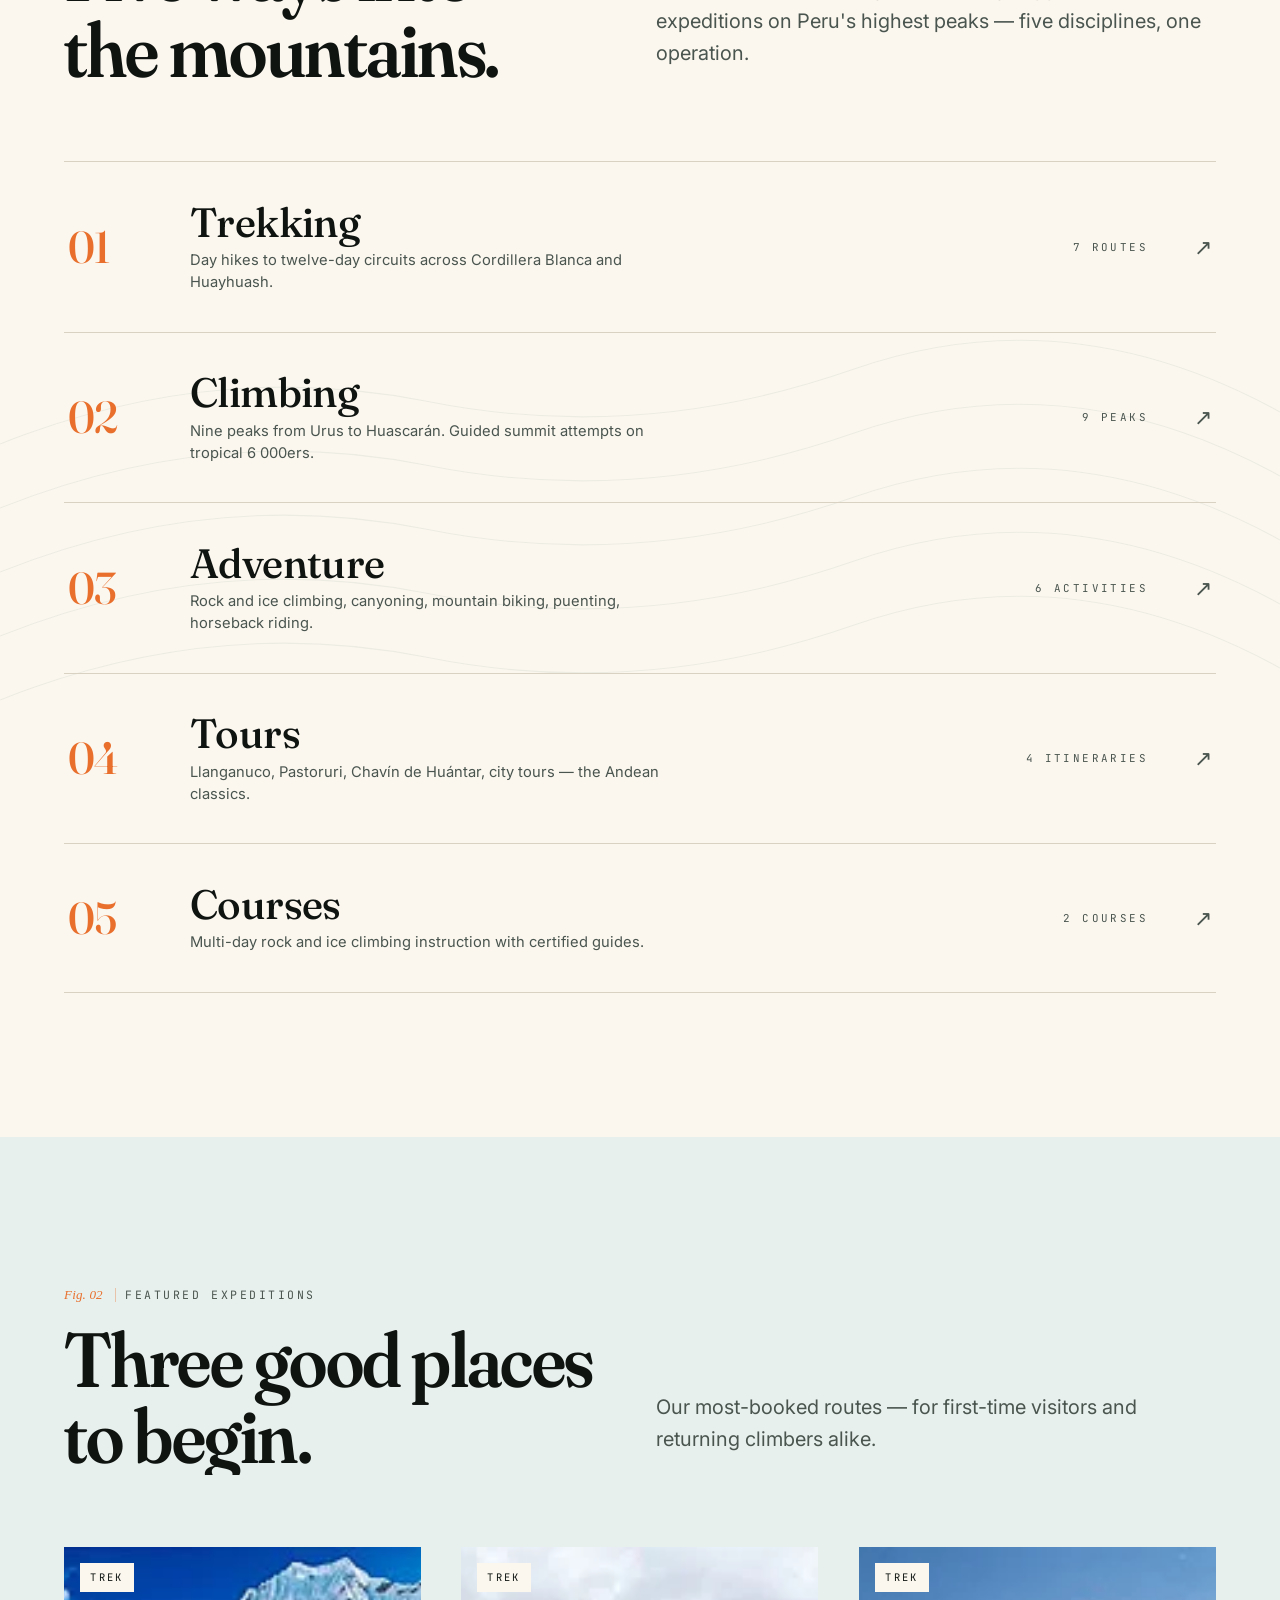
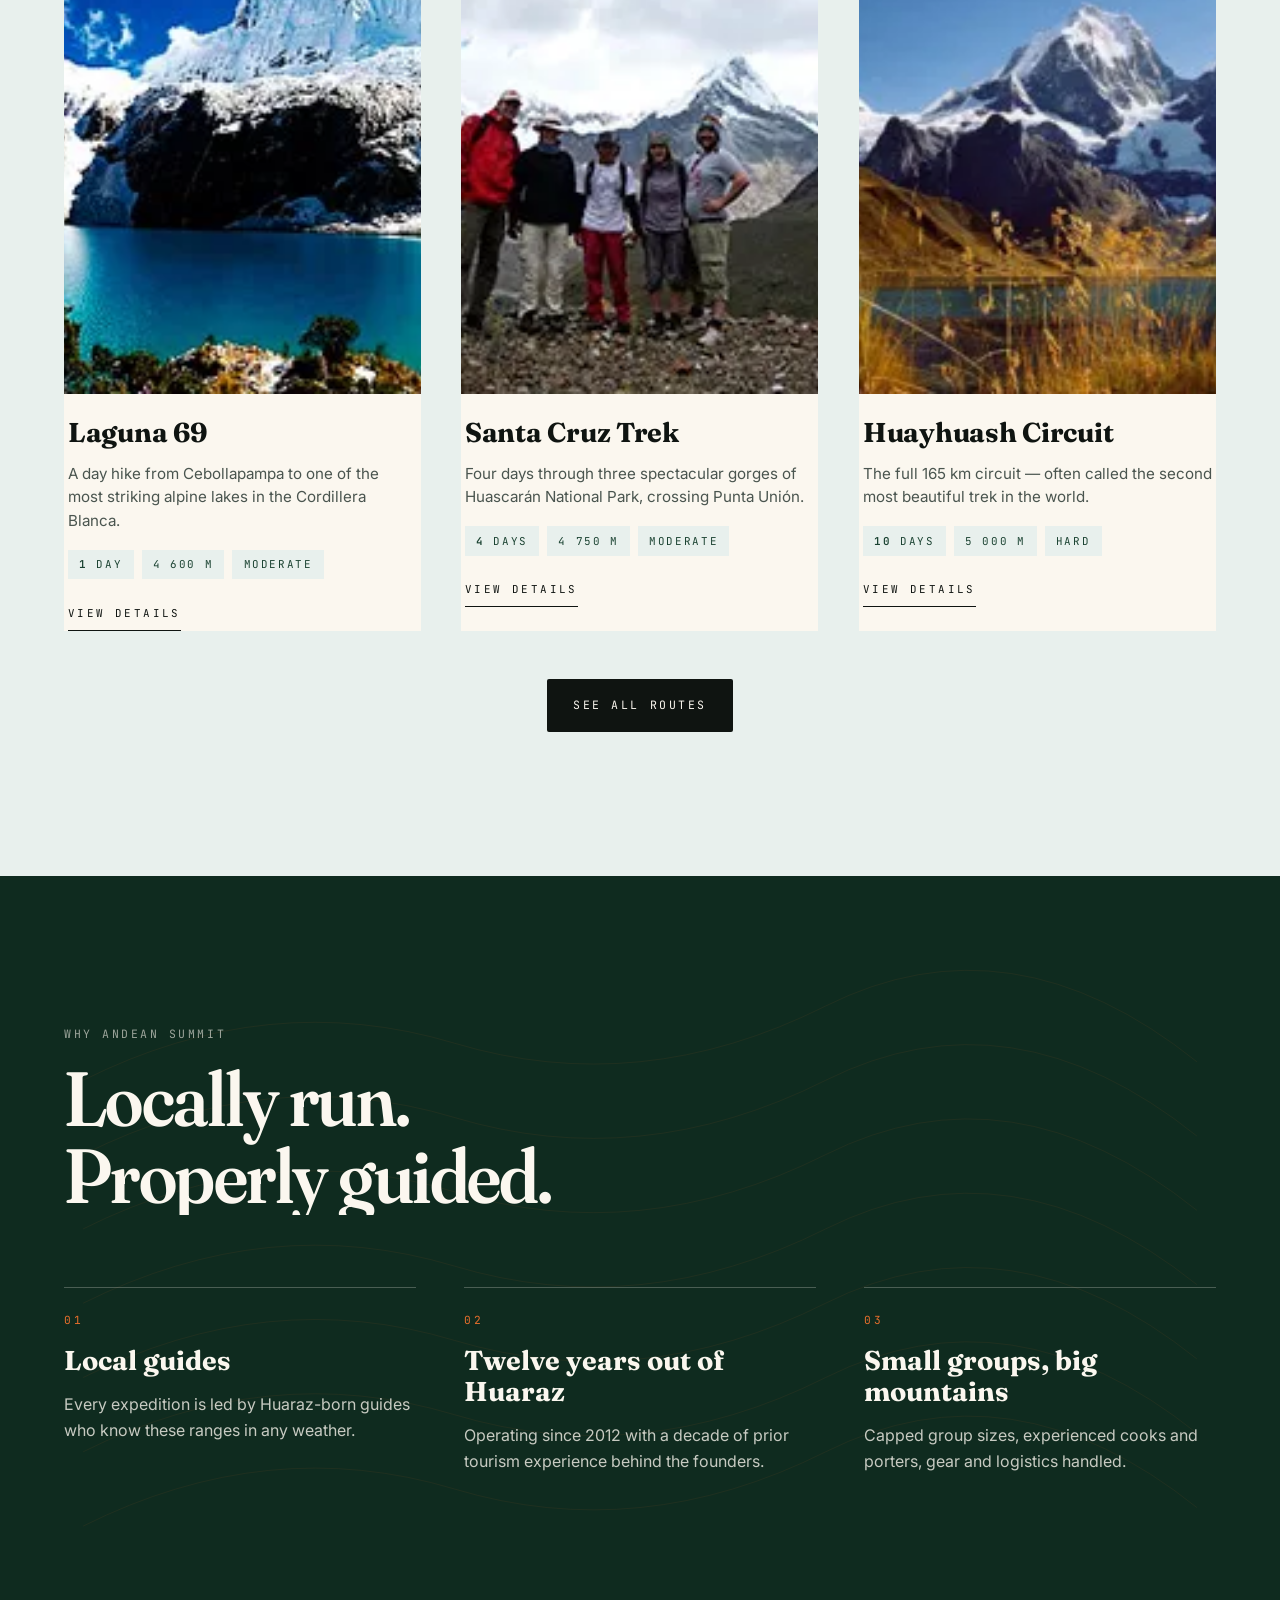
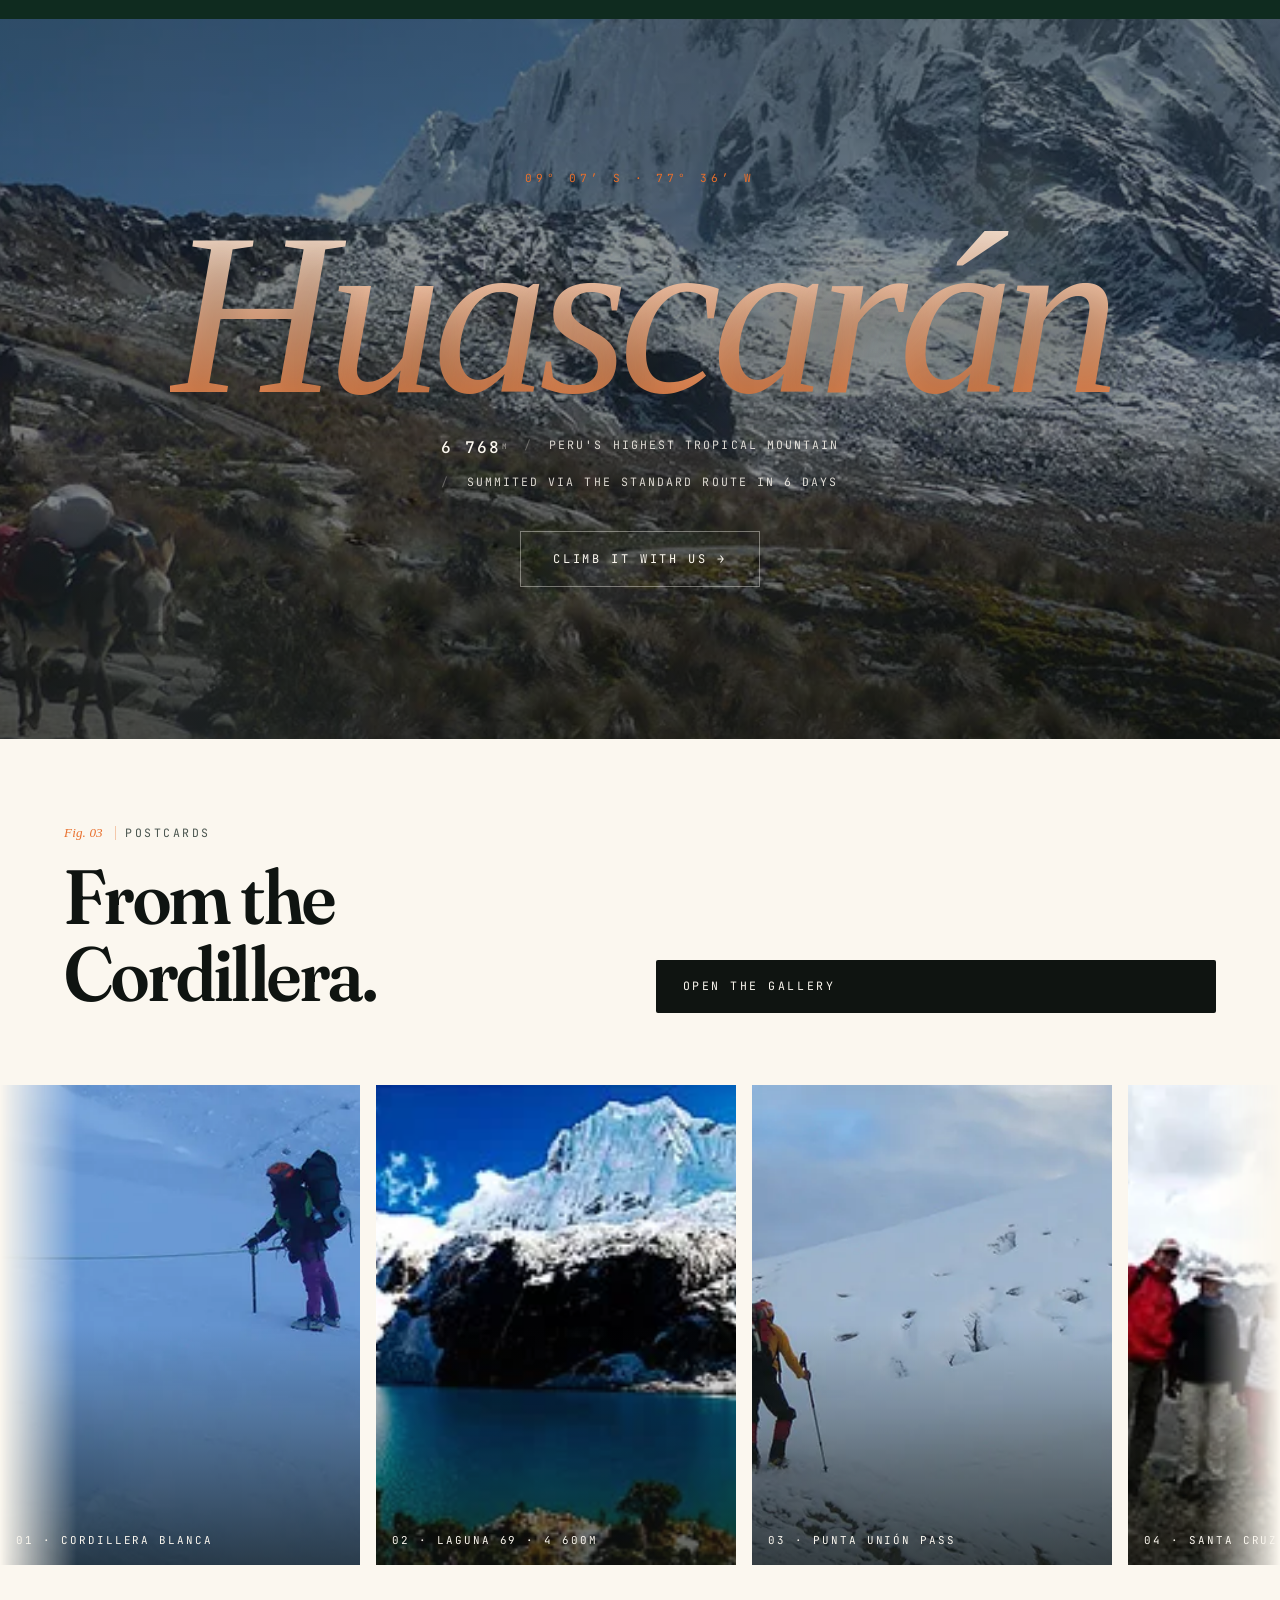
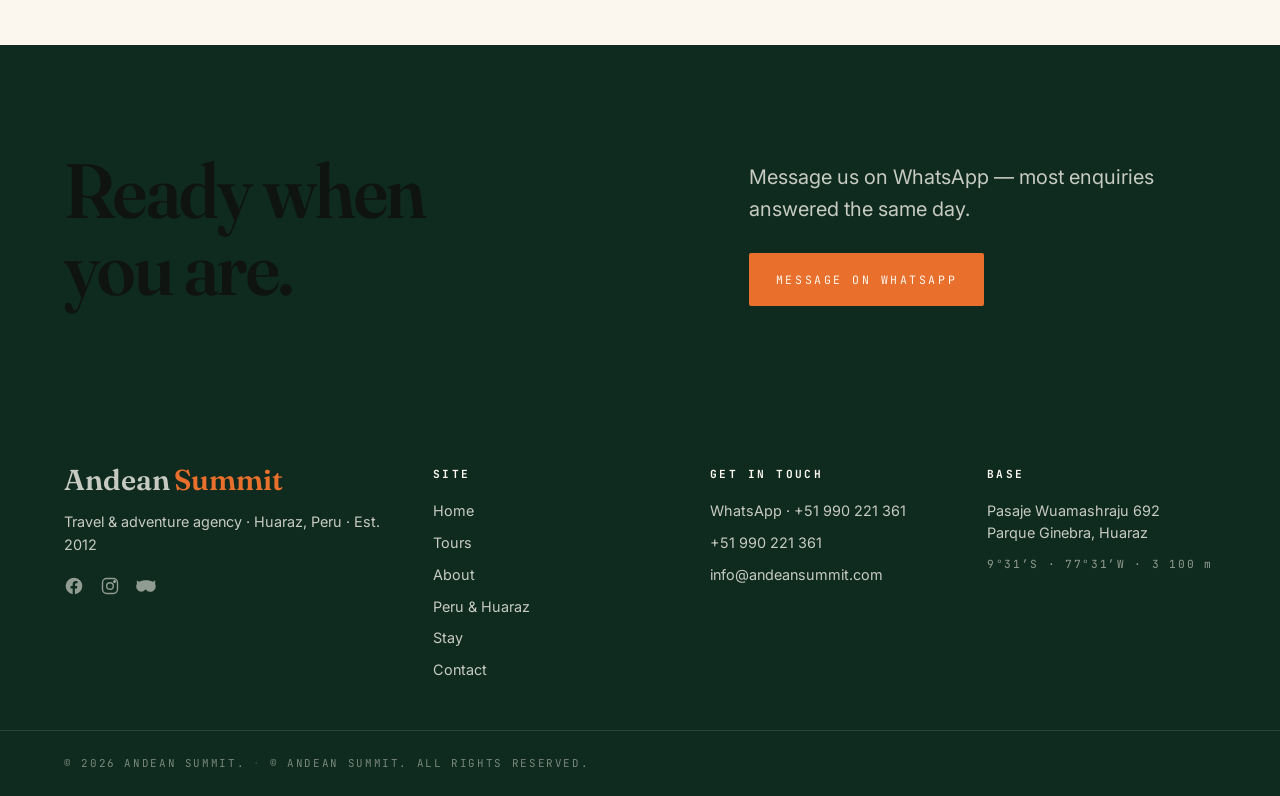
==== commit d515e96b: "Add client-editable CMS: Decap admin + JSON content files + Cloudflare Worker OAuth proxy - Migrate " ====
--- a/index.html
+++ b/index.html
@@ -349,13 +349,13 @@
     </div>
   </section>
 
-  <!-- ============ NEXT DEPARTURE TICKER ============ -->
-  <section class="departure">
+  <!-- ============ NEXT DEPARTURE TICKER (data-driven from data/departures.json) ============ -->
+  <section class="departure" id="departure" hidden>
     <div class="container departure-inner">
       <div class="dep-left">
-        <span class="dep-status"><span class="dep-dot"></span>Departing soon</span>
-        <h3 class="dep-title font-display">Santa Cruz Trek</h3>
-        <span class="dep-meta">4 days · 4 750m max · Moderate · 2 spots remaining</span>
+        <span class="dep-status"><span class="dep-dot"></span><span id="depStatus">Departing soon</span></span>
+        <h3 class="dep-title font-display" id="depTitle">—</h3>
+        <span class="dep-meta" id="depMeta">—</span>
       </div>
       <div class="dep-right">
         <div class="dep-countdown" id="depCountdown">
@@ -364,7 +364,7 @@
           <div><span class="cd-num" id="cdMin">00</span><span class="cd-label">min</span></div>
           <div><span class="cd-num" id="cdSec">00</span><span class="cd-label">sec</span></div>
         </div>
-        <a href="https://wa.me/51990221361?text=Hola%20Andean%20Summit%2C%20quiero%20unirme%20al%20pr%C3%B3ximo%20Santa%20Cruz." target="_blank" rel="noopener" class="btn btn-primary dep-cta" data-magnet>Reserve a spot →</a>
+        <a href="https://wa.me/51990221361" target="_blank" rel="noopener" class="btn btn-primary dep-cta" id="depCta" data-magnet>Reserve a spot →</a>
       </div>
     </div>
   </section>
@@ -429,5 +429,7 @@
   <script src="js/translations.js"></script>
   <script src="js/components.js"></script>
   <script src="js/main.js"></script>
+  <script src="js/departures.js"></script>
+  <script src="js/gallery.js"></script>
 </body>
 </html>
